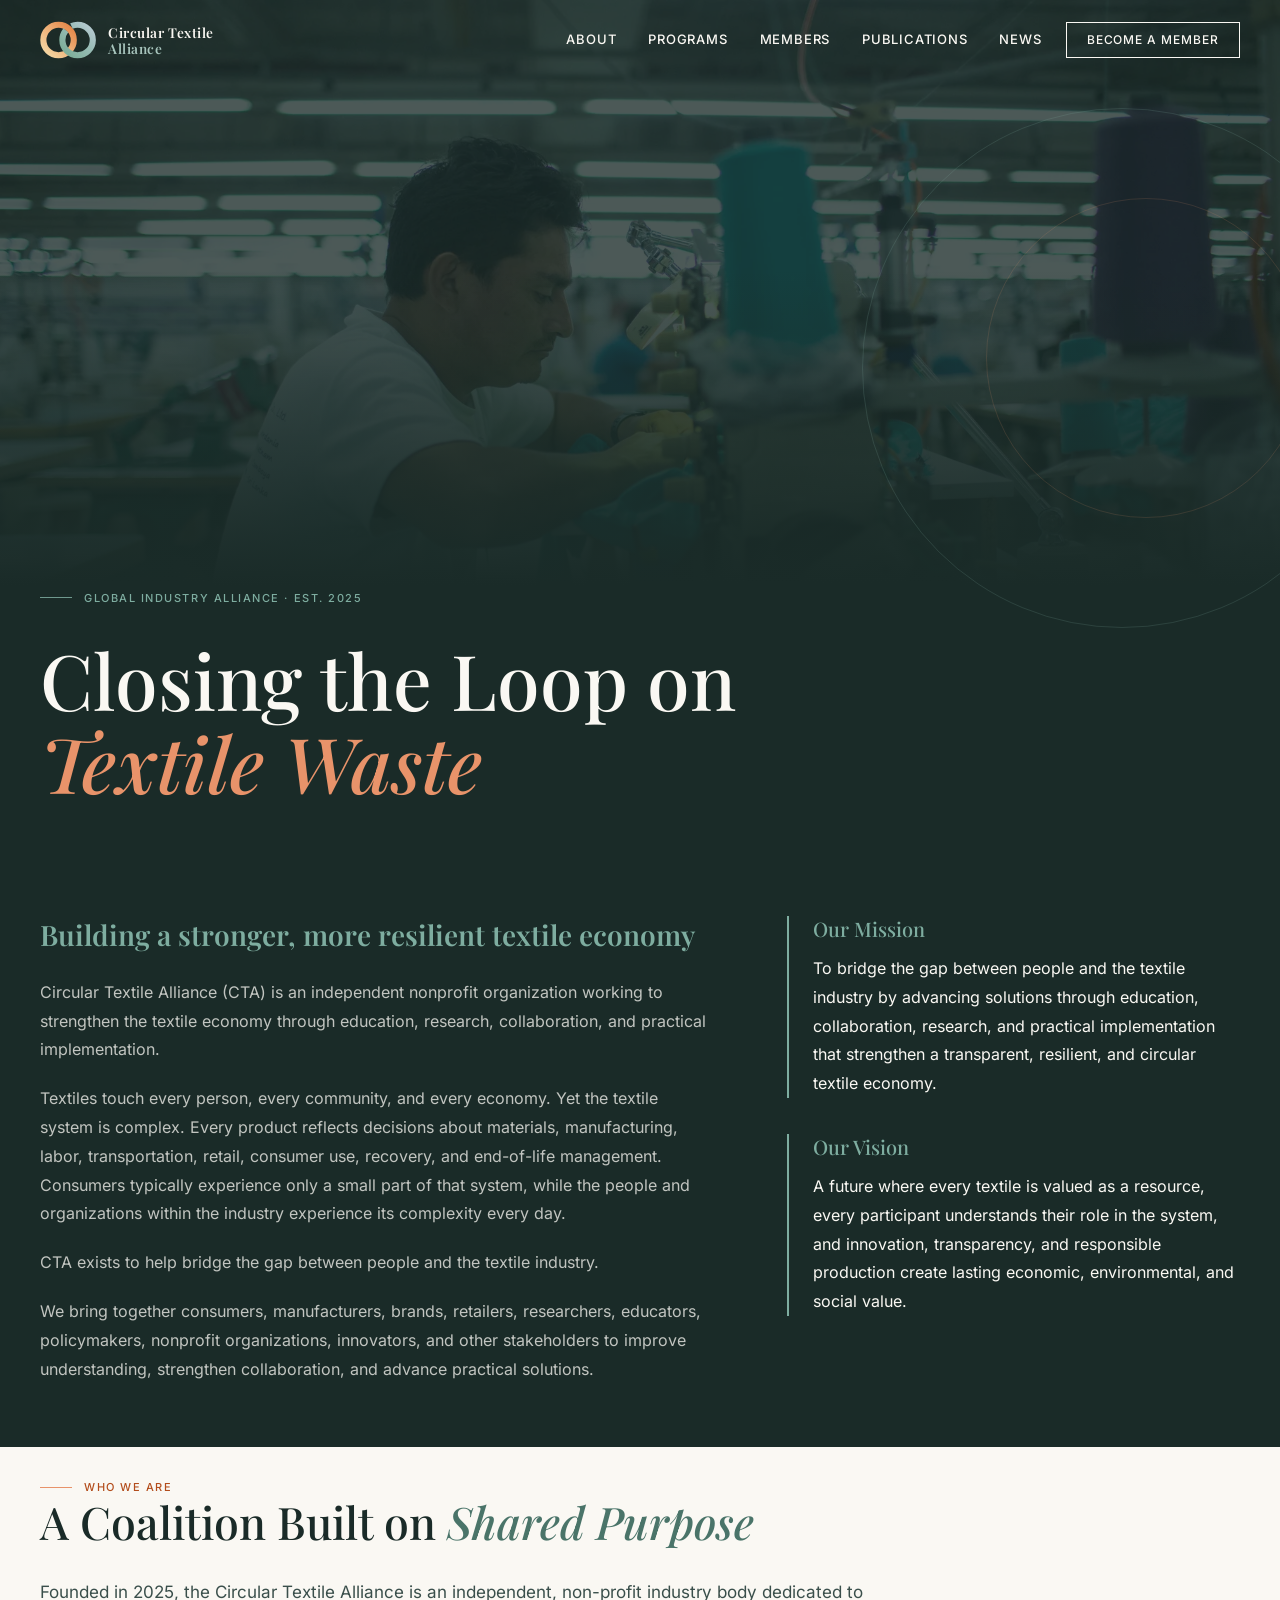
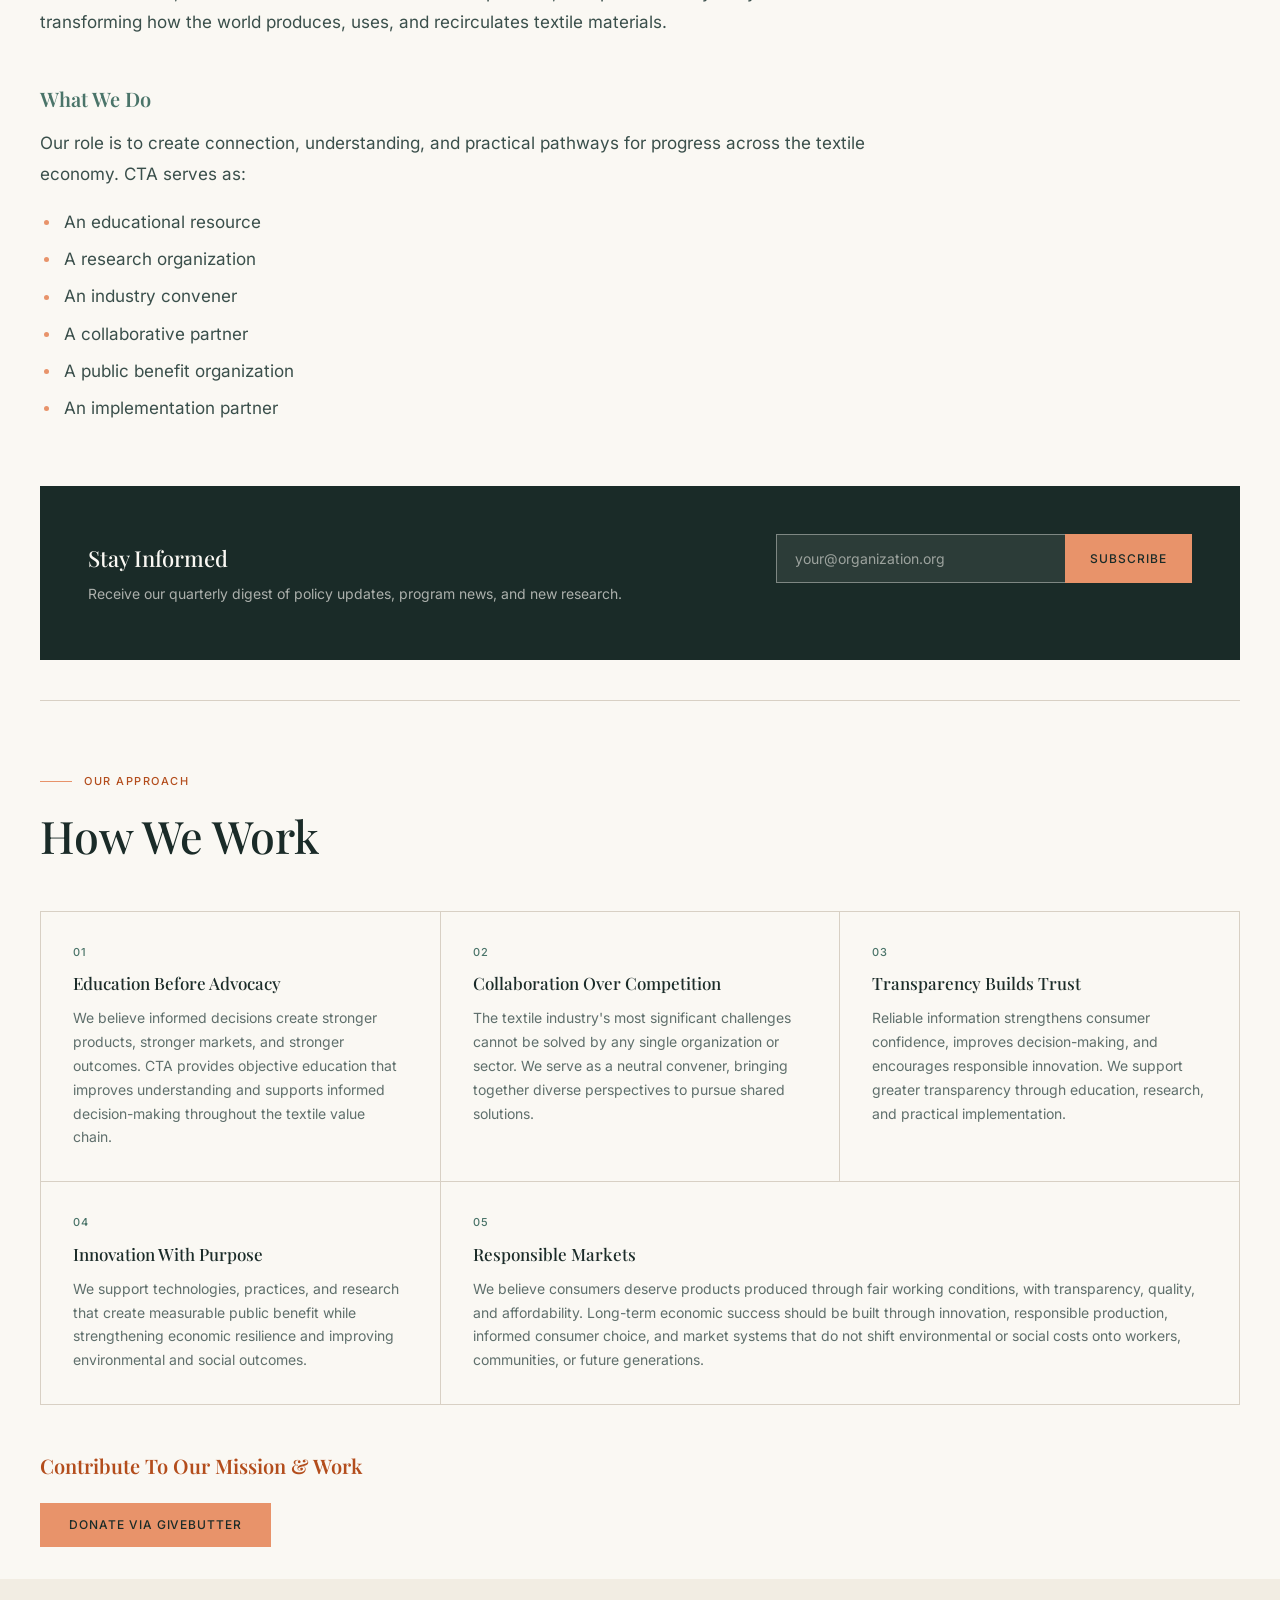
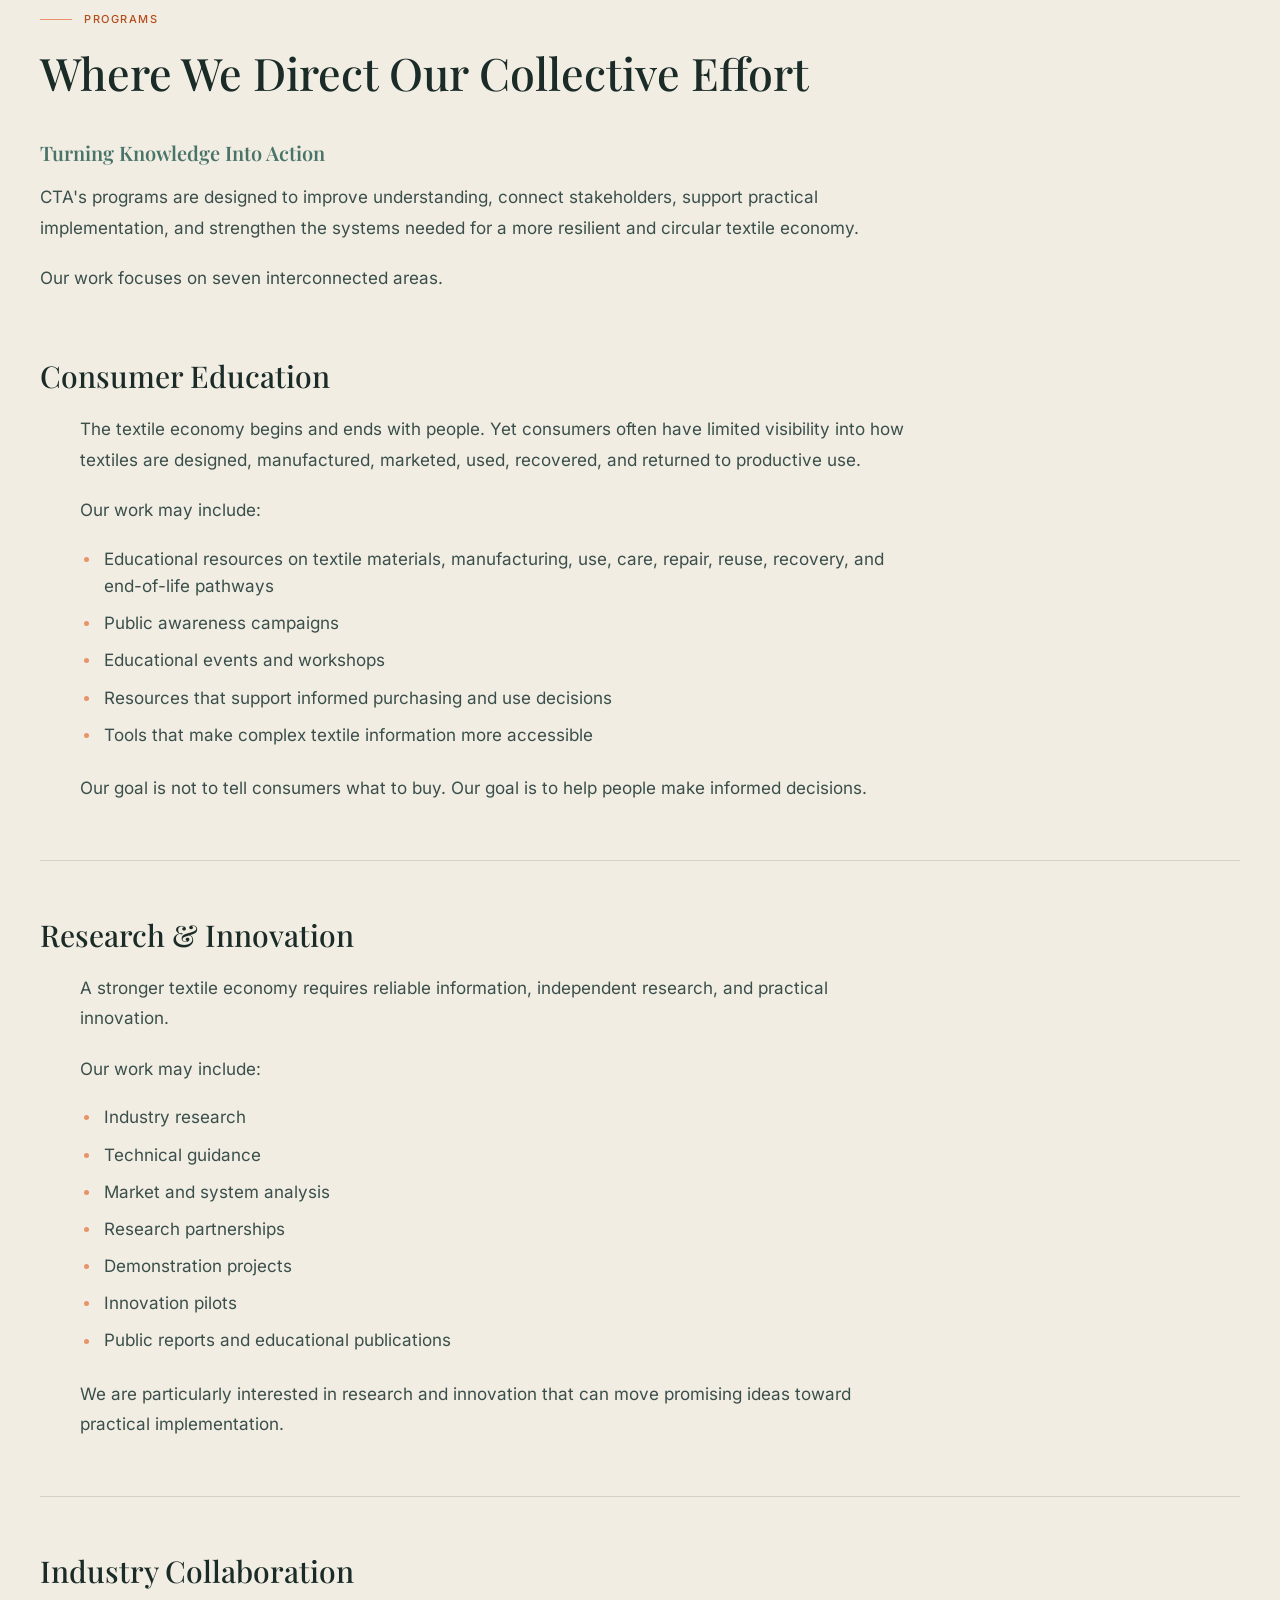
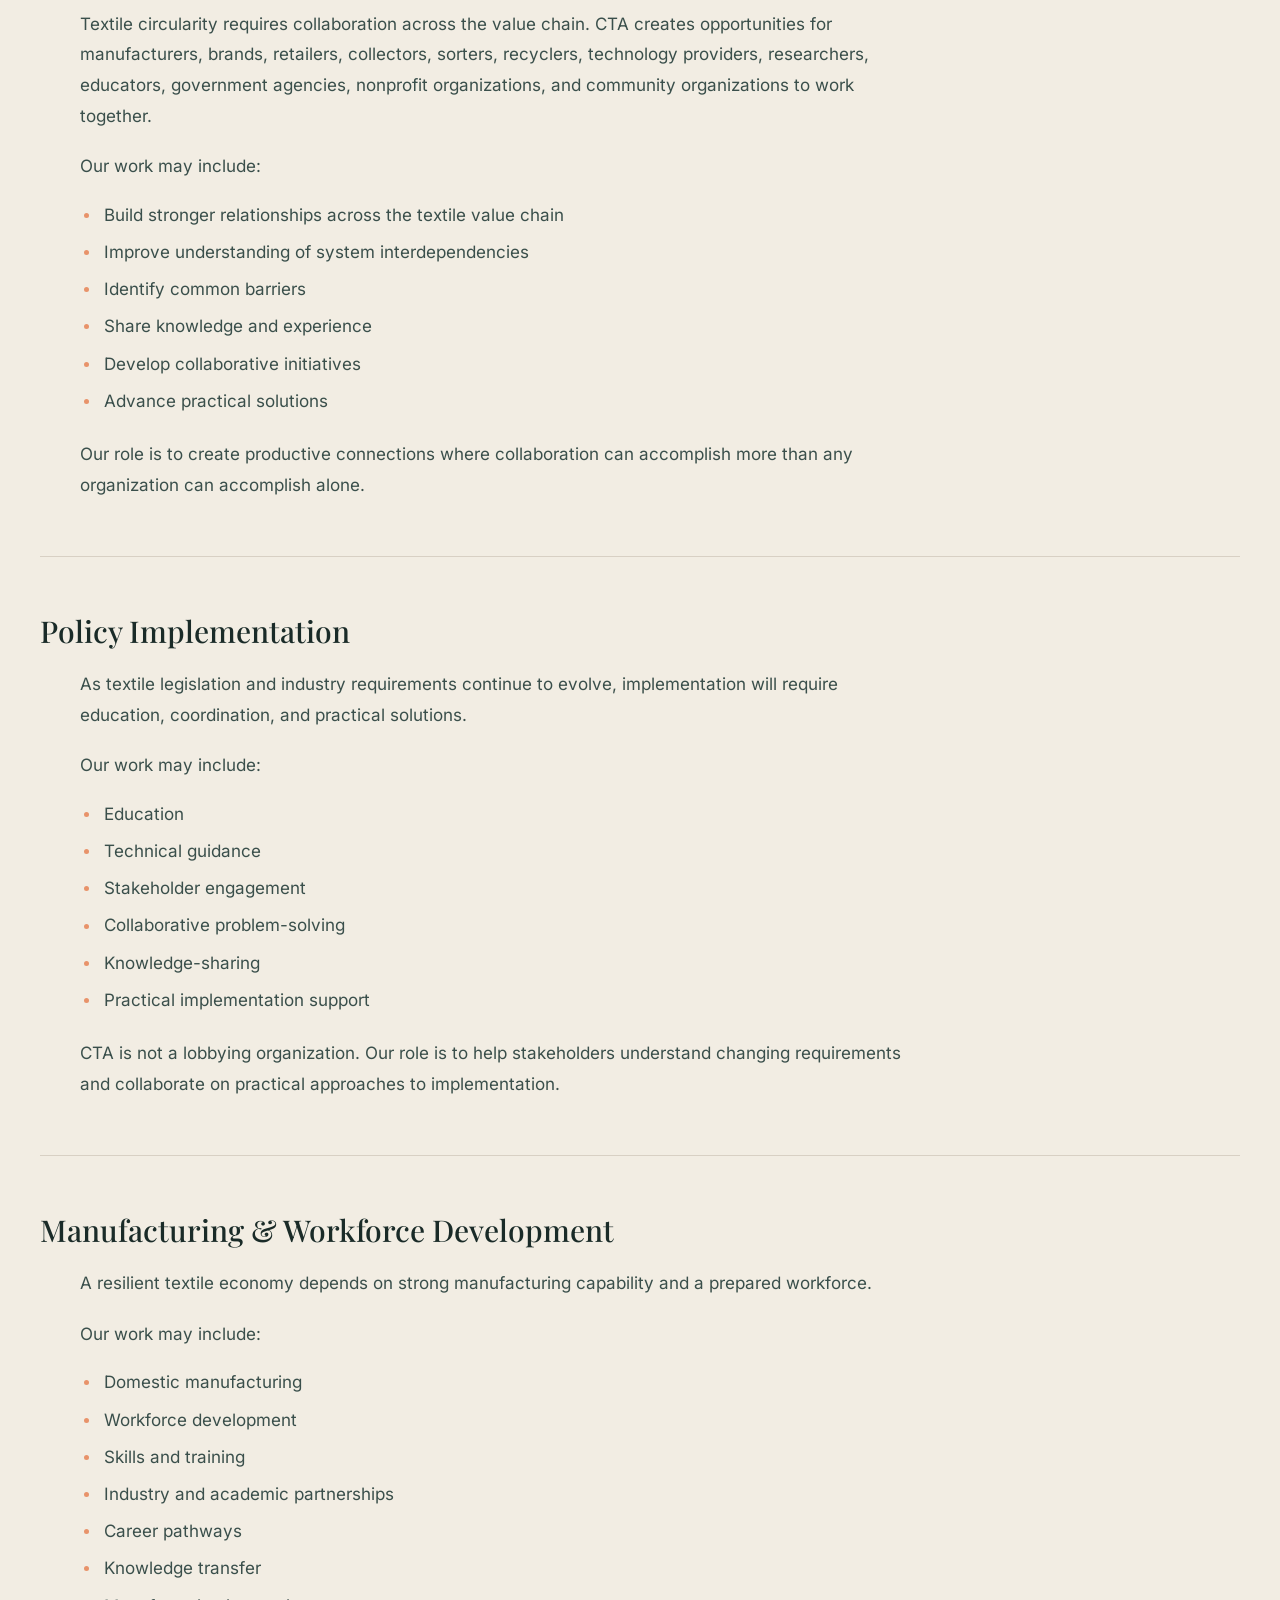
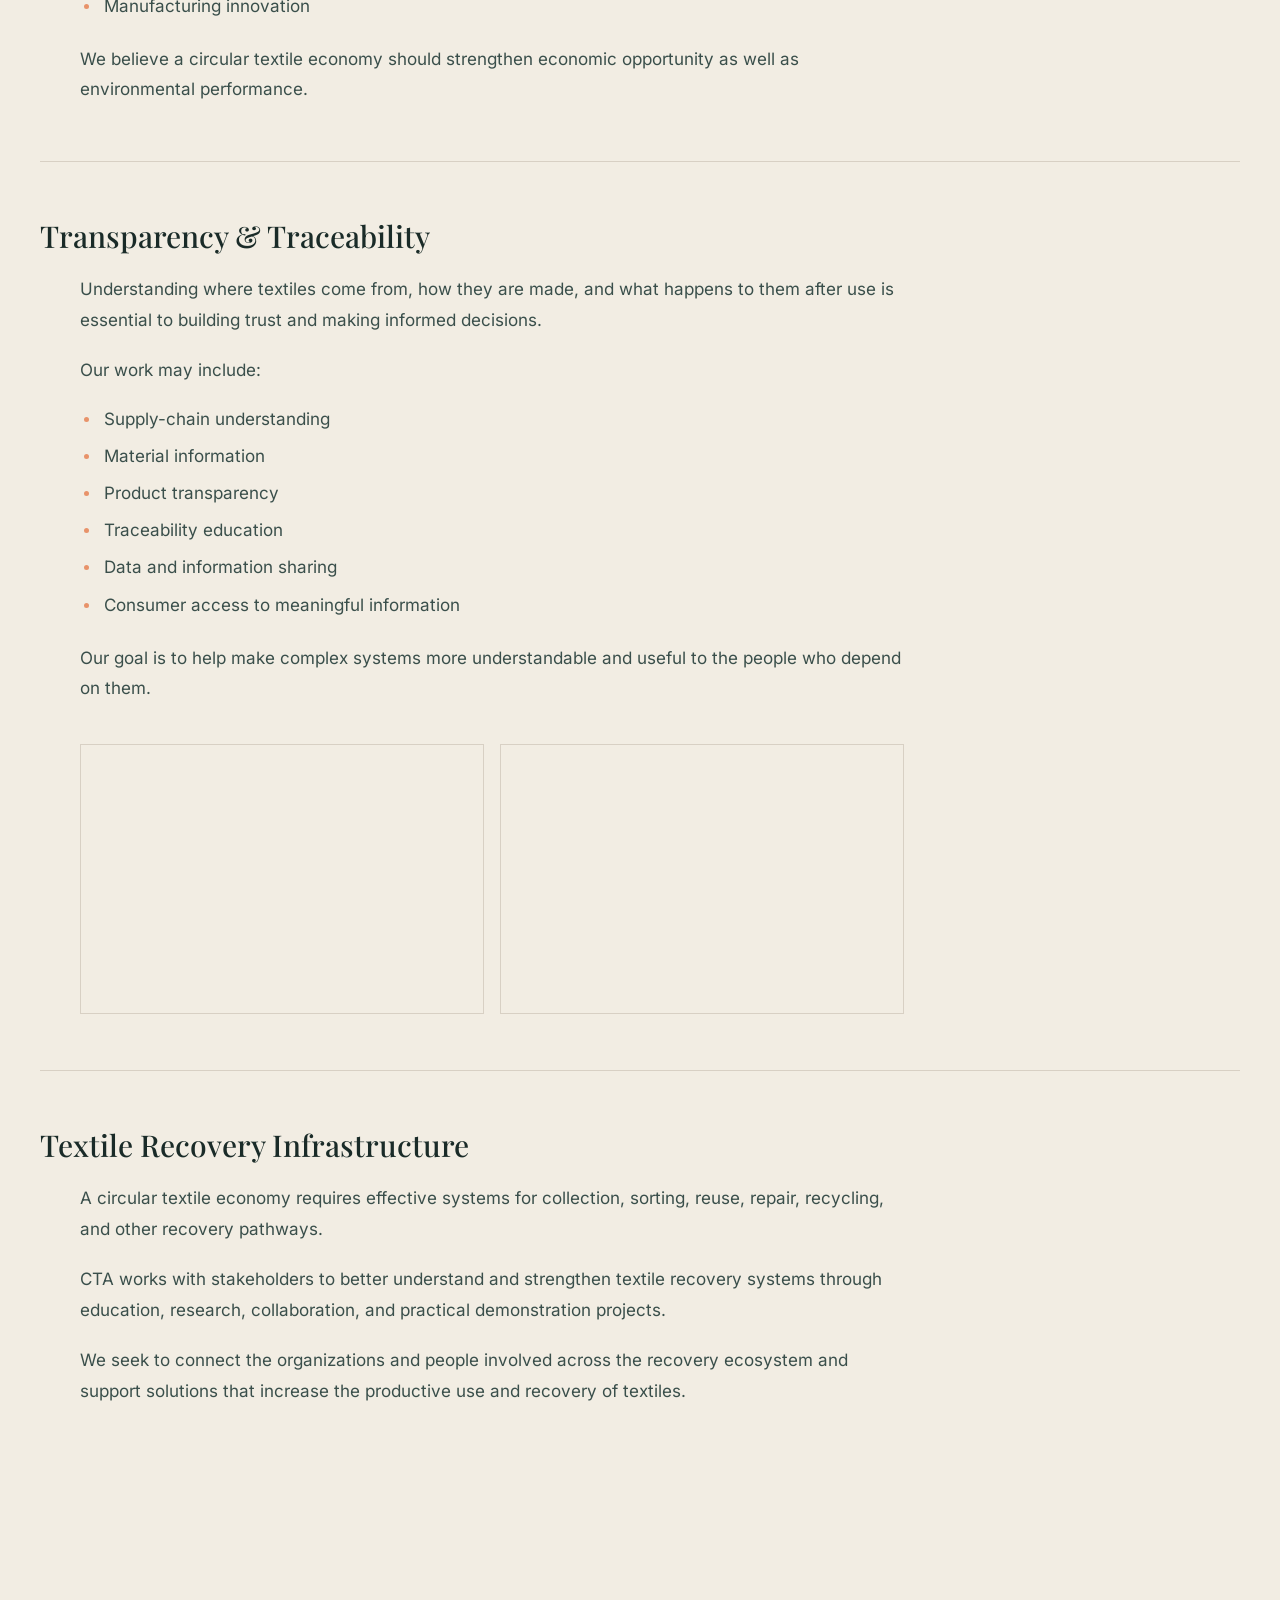
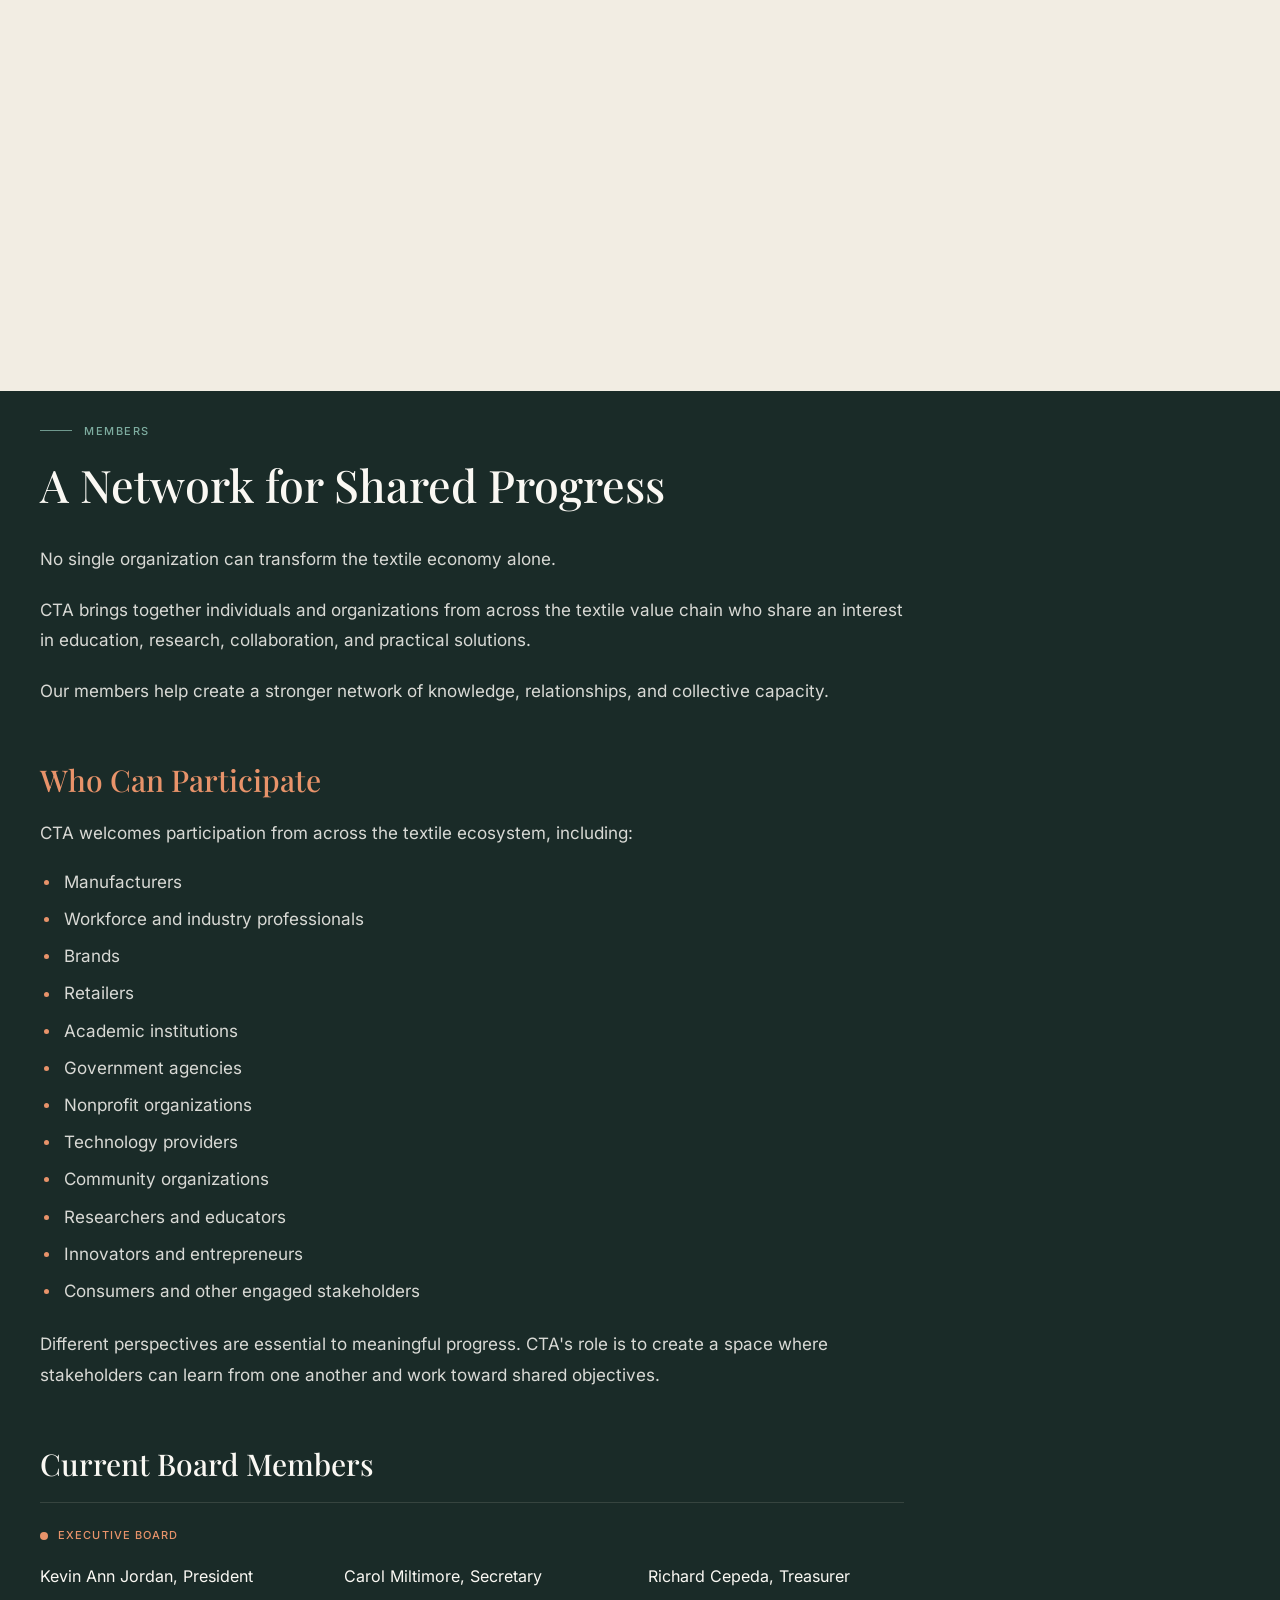
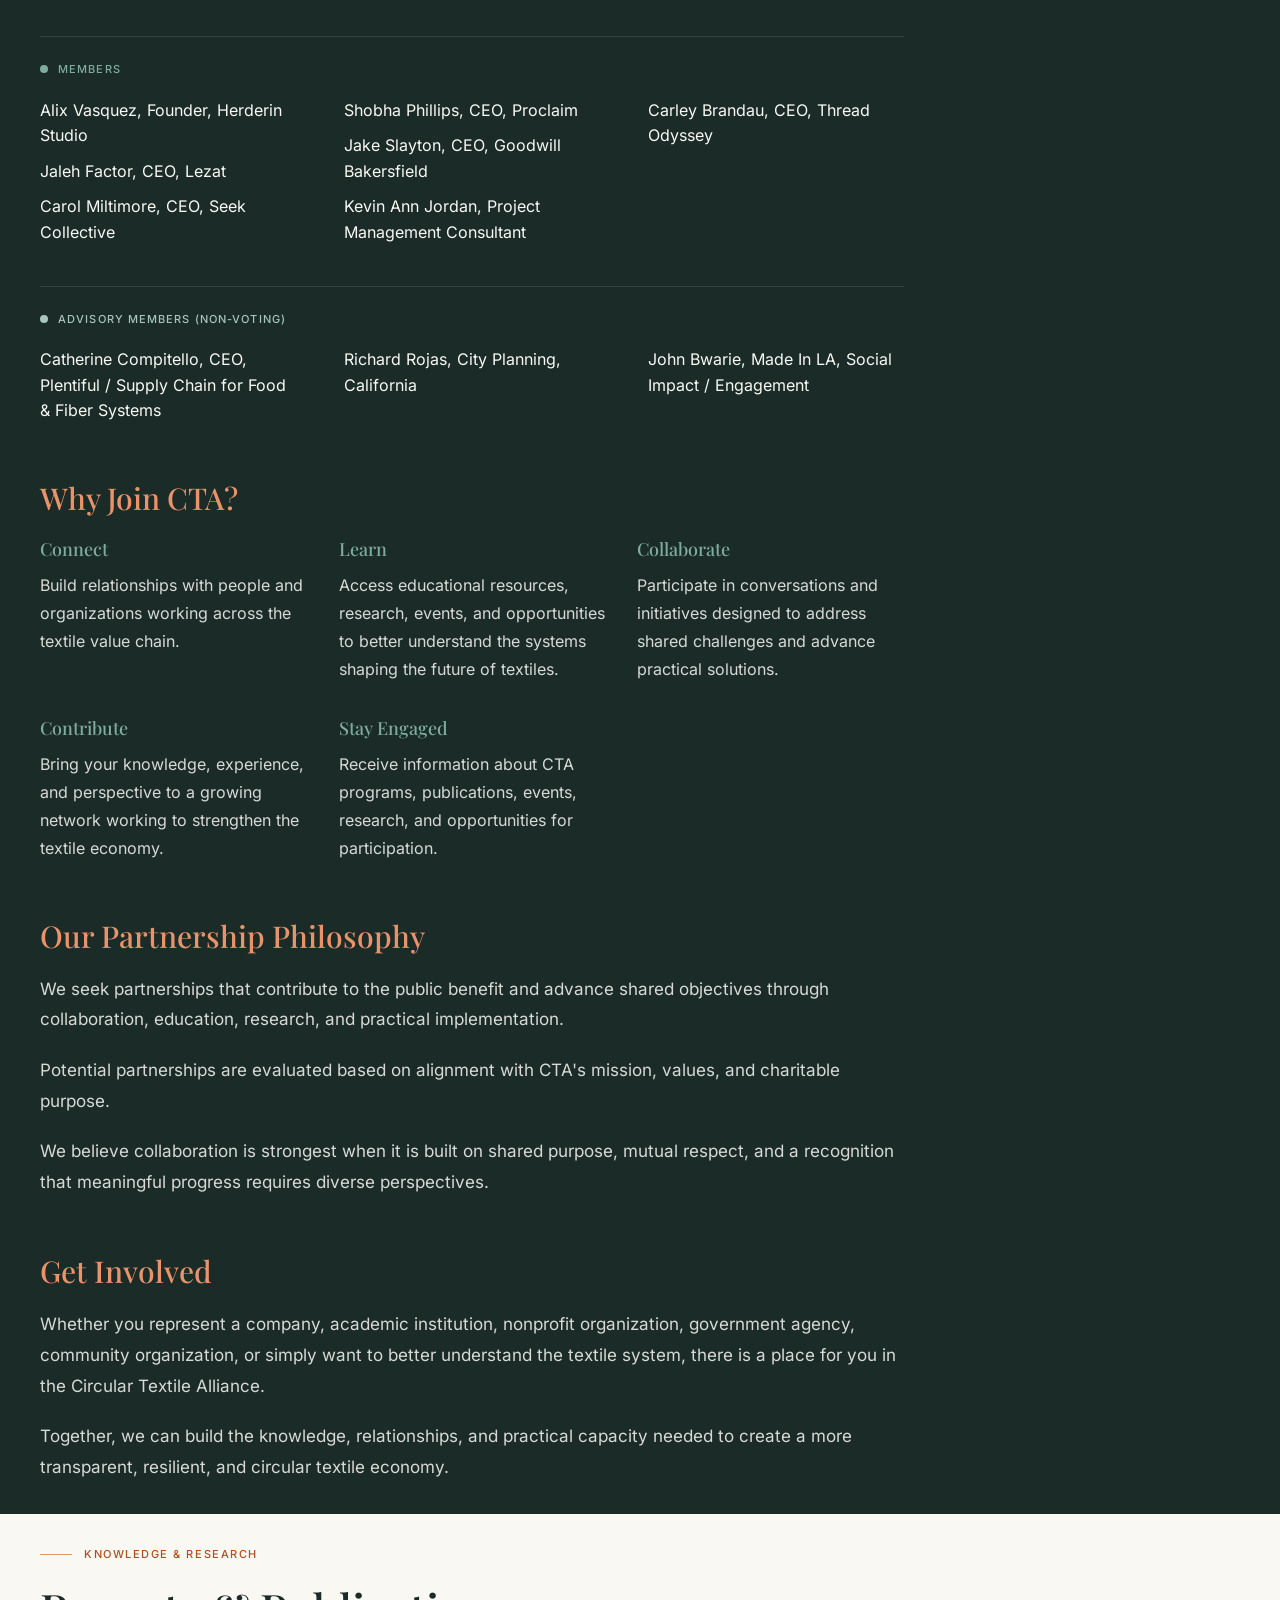
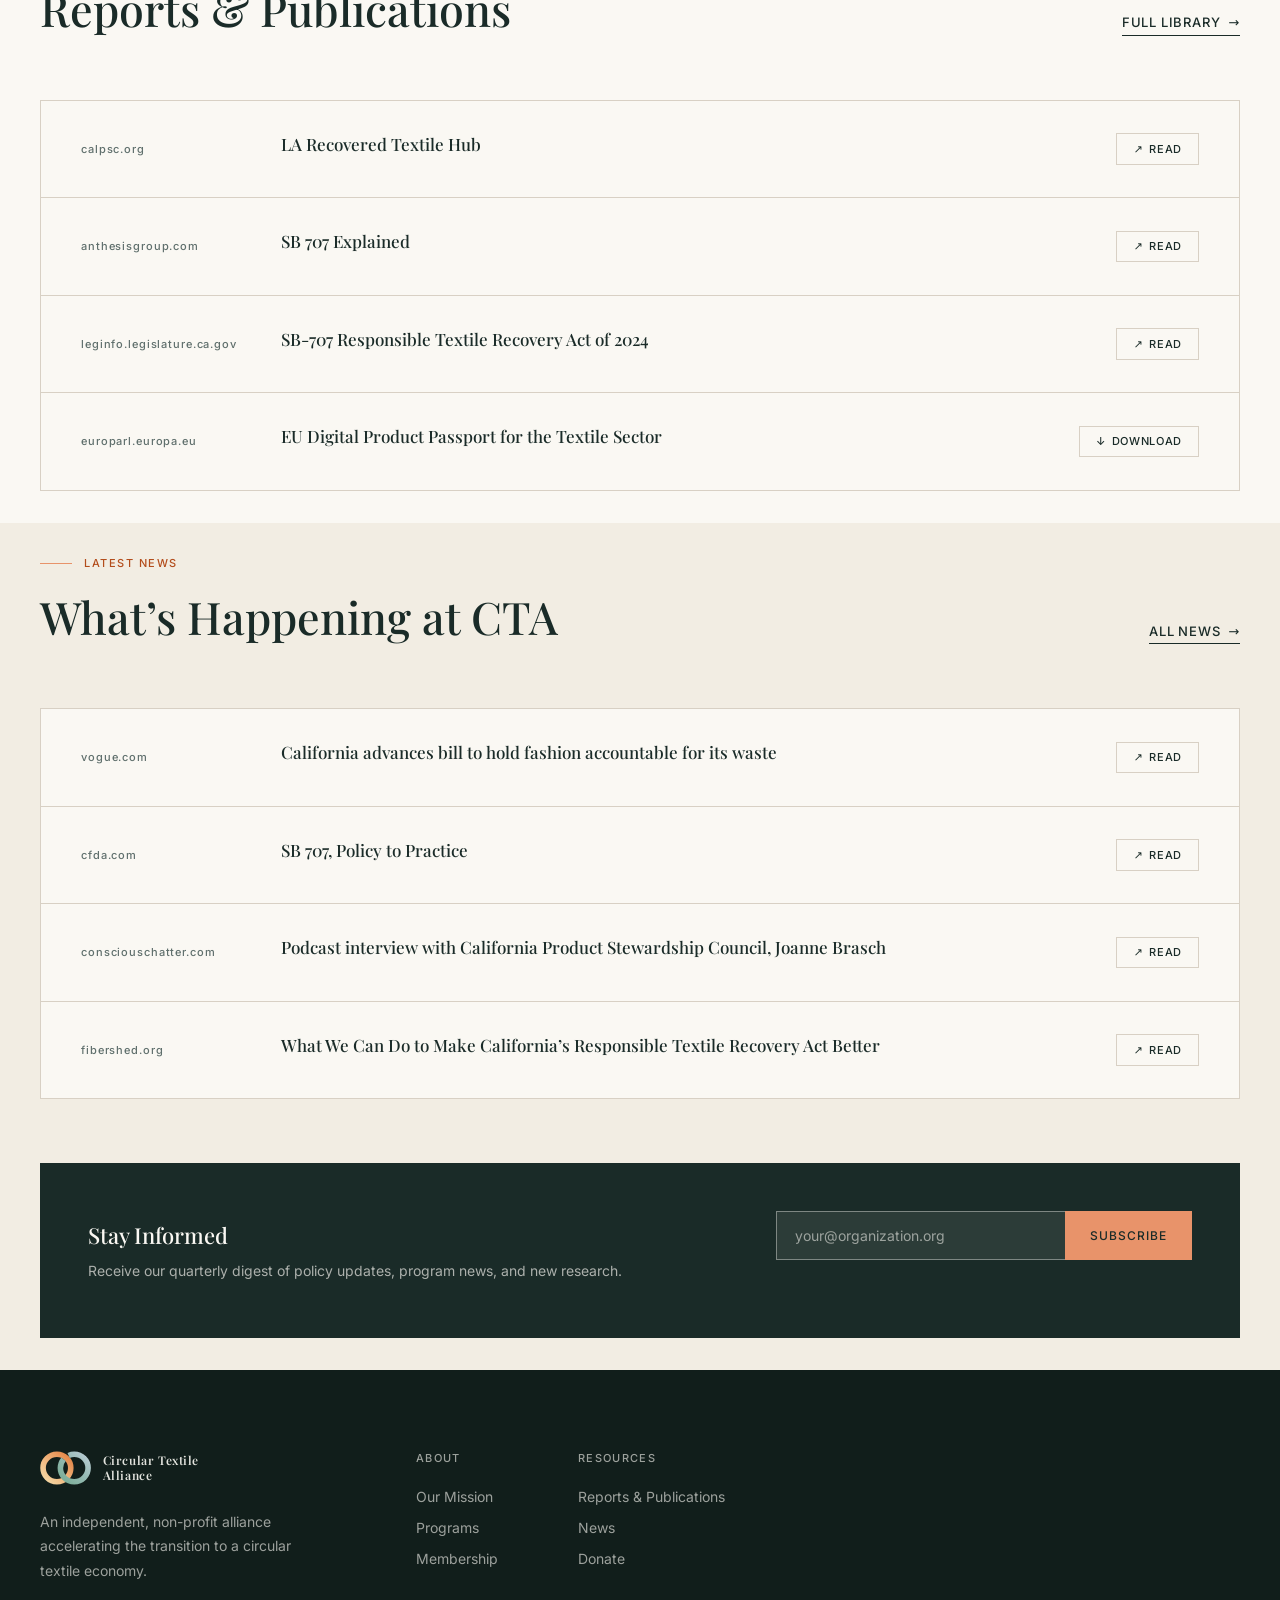
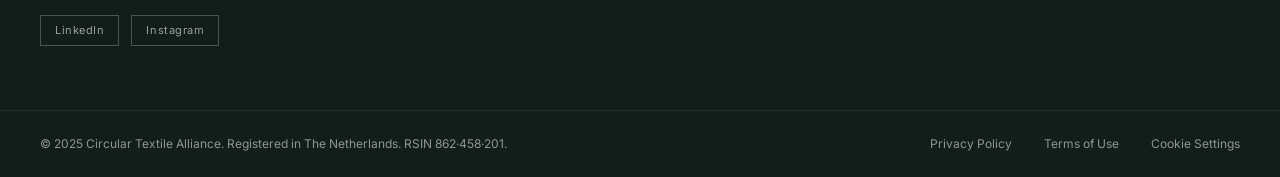
==== index.html @ 5c8c986a "Use your@organization.org as the newsletter placeholder Both newsletter fields read your@organizatio" ====
<!doctype html>
<html lang="en">
<head>
<meta charset="utf-8">
<meta name="viewport" content="width=device-width, initial-scale=1">

<title>Circular Textile Alliance — Closing the Loop on Textile Waste</title>
<meta name="description" content="Circular Textile Alliance (CTA) is an independent nonprofit working to strengthen the textile economy through education, research, collaboration, and practical implementation — bridging the gap between people and the textile industry.">
<link rel="canonical" href="https://cportka.github.io/circular-textile-alliance-org/">

<meta name="theme-color" content="#1a2b28">
<meta name="color-scheme" content="light">

<!-- Open Graph -->
<meta property="og:type" content="website">
<meta property="og:site_name" content="Circular Textile Alliance">
<meta property="og:title" content="Circular Textile Alliance — Closing the Loop on Textile Waste">
<meta property="og:description" content="An independent nonprofit bridging the gap between people and the textile industry through education, research, collaboration, and practical implementation.">
<meta property="og:url" content="https://cportka.github.io/circular-textile-alliance-org/">
<meta property="og:image" content="https://cportka.github.io/circular-textile-alliance-org/assets/img/og-cover.png">
<meta property="og:image:width" content="1200">
<meta property="og:image:height" content="630">
<meta property="og:image:alt" content="Circular Textile Alliance — closing the loop on textile waste">
<meta property="og:locale" content="en_GB">

<!-- Twitter / X -->
<meta name="twitter:card" content="summary_large_image">
<meta name="twitter:title" content="Circular Textile Alliance — Closing the Loop on Textile Waste">
<meta name="twitter:description" content="An independent nonprofit bridging the gap between people and the textile industry through education, research, collaboration, and practical implementation.">
<meta name="twitter:image" content="https://cportka.github.io/circular-textile-alliance-org/assets/img/og-cover.png">

<!-- Fully same-origin: no third-party host is contacted at all. The page also
     carries no inline <style>/style="" and no inline <script>, so no
     'unsafe-inline' is needed — keep it that way when editing.
     (frame-ancestors is deliberately absent: it is ignored in a meta CSP. Set it
     as a response header at the CDN/host if you need clickjacking protection.) -->
<meta http-equiv="Content-Security-Policy" content="default-src 'self'; img-src 'self' data:; style-src 'self'; script-src 'self'; font-src 'self'; form-action 'none'; base-uri 'self'; object-src 'none'">

<link rel="icon" href="assets/img/favicon.svg" type="image/svg+xml">
<link rel="apple-touch-icon" href="assets/img/apple-touch-icon.png">
<link rel="manifest" href="site.webmanifest">

<link rel="preload" href="assets/fonts/inter-normal-300-600-latin.woff2" as="font" type="font/woff2" crossorigin>
<link rel="preload" href="assets/fonts/playfair-display-normal-400-700-latin.woff2" as="font" type="font/woff2" crossorigin>
<link rel="stylesheet" href="assets/css/site.css">

<script type="application/ld+json">
{
  "@context": "https://schema.org",
  "@graph": [
    {
      "@type": ["Organization", "NGO"],
      "@id": "https://cportka.github.io/circular-textile-alliance-org/#organization",
      "name": "Circular Textile Alliance",
      "alternateName": "CTA",
      "url": "https://cportka.github.io/circular-textile-alliance-org/",
      "logo": "https://cportka.github.io/circular-textile-alliance-org/assets/img/logo.svg",
      "foundingDate": "2025",
      "nonprofitStatus": "NonprofitANBI",
      "description": "An independent nonprofit organization working to strengthen the textile economy through education, research, collaboration, and practical implementation.",
      "address": { "@type": "PostalAddress", "addressCountry": "NL" },
      "knowsAbout": [
        "Circular economy",
        "Consumer education",
        "Textile research and innovation",
        "Industry collaboration",
        "Textile policy implementation",
        "Textile manufacturing and workforce development",
        "Supply-chain transparency and traceability",
        "Textile recovery infrastructure"
      ]
    },
    {
      "@type": "WebSite",
      "@id": "https://cportka.github.io/circular-textile-alliance-org/#website",
      "url": "https://cportka.github.io/circular-textile-alliance-org/",
      "name": "Circular Textile Alliance",
      "inLanguage": "en",
      "publisher": { "@id": "https://cportka.github.io/circular-textile-alliance-org/#organization" }
    }
  ]
}
</script>
</head>

<body>
<a class="skip-link" href="#main">Skip to content</a>
<span id="ph-note" class="visually-hidden">This destination is not yet published.</span>

<!-- ====================================================================== -->
<!-- Header                                                                 -->
<!-- ====================================================================== -->
<header class="site-header" id="site-header">
  <div class="wrap">
    <div class="site-header__bar">
      <a class="brand" href="#top" aria-label="Circular Textile Alliance — back to top">
        <img class="brand__mark" src="assets/img/logo.svg" alt="" width="56" height="40">
        <span class="brand__name">
          <span>Circular Textile</span>
          <span class="is-alliance">Alliance</span>
        </span>
      </a>

      <nav class="nav" aria-label="Primary">
        <a class="nav__link" href="#about">About</a>
        <a class="nav__link" href="#programs">Programs</a>
        <a class="nav__link" href="#members">Members</a>
        <a class="nav__link" href="#publications">Publications</a>
        <a class="nav__link" href="#news">News</a>
      </nav>

      <a class="btn btn--outline-ink" href="#members">Become a Member</a>

      <button class="nav-toggle" type="button" id="nav-toggle"
              aria-expanded="false" aria-controls="nav-mobile" aria-label="Menu">
        <span class="nav-toggle__bar"></span>
        <span class="nav-toggle__bar"></span>
        <span class="nav-toggle__bar"></span>
      </button>
    </div>
  </div>

  <div class="nav-mobile" id="nav-mobile" hidden>
    <nav aria-label="Primary, mobile">
      <a href="#about">About</a>
      <a href="#programs">Programs</a>
      <a href="#members">Members</a>
      <a href="#publications">Publications</a>
      <a href="#news">News</a>
    </nav>
    <a class="btn btn--outline-ink" href="#members">Become a Member</a>
  </div>
</header>

<main id="main">

<!-- ====================================================================== -->
<!-- Hero                                                                   -->
<!-- ====================================================================== -->
<section class="hero on-dark" id="top">
  <!-- The photograph is confined to this first screen. The statement below it
       sits on flat ink, so its copy never lands on a bright patch of the
       image — the contrast suite measures those pairs against --ink. -->
  <div class="hero__stage">
    <div class="hero__media" role="presentation"></div>
    <div class="hero__scrim" role="presentation"></div>
    <div class="hero__ring hero__ring--lg" role="presentation"></div>
    <div class="hero__ring hero__ring--sm" role="presentation"></div>

    <div class="wrap hero__inner">
      <p class="eyebrow eyebrow--sage">Global Industry Alliance · Est.&nbsp;2025</p>
      <h1 class="h-display">
        Closing the Loop on<br>
        <span class="accent">Textile&nbsp;Waste</span>
      </h1>
    </div>
  </div>

  <div class="hero__statement">
    <div class="wrap hero__statement-inner">

      <div class="hero__intro">
        <h2 class="hero__subhead">
          Building a stronger, more resilient textile economy
        </h2>

        <p class="hero__body">
          Circular Textile Alliance (CTA) is an independent nonprofit
          organization working to strengthen the textile economy through
          education, research, collaboration, and practical implementation.
        </p>
        <p class="hero__body">
          Textiles touch every person, every community, and every economy. Yet
          the textile system is complex. Every product reflects decisions about
          materials, manufacturing, labor, transportation, retail, consumer use,
          recovery, and end-of-life management. Consumers typically experience
          only a small part of that system, while the people and organizations
          within the industry experience its complexity every day.
        </p>
        <p class="hero__body">
          CTA exists to help bridge the gap between people and the textile
          industry.
        </p>
        <p class="hero__body">
          We bring together consumers, manufacturers, brands, retailers,
          researchers, educators, policymakers, nonprofit organizations,
          innovators, and other stakeholders to improve understanding,
          strengthen collaboration, and advance practical solutions.
        </p>
      </div>

      <div class="hero__pillars">
        <div class="pillar" id="mission">
          <h3 class="pillar__title">Our Mission</h3>
          <p class="pillar__body">
            To bridge the gap between people and the textile industry by
            advancing solutions through education, collaboration, research, and
            practical implementation that strengthen a transparent, resilient,
            and circular textile economy.
          </p>
        </div>
        <div class="pillar">
          <h3 class="pillar__title">Our Vision</h3>
          <p class="pillar__body">
            A future where every textile is valued as a resource, every
            participant understands their role in the system, and innovation,
            transparency, and responsible production create lasting economic,
            environmental, and social value.
          </p>
        </div>
      </div>
    </div>
  </div>
</section>

<!-- ====================================================================== -->
<!-- About                                                                  -->
<!-- ====================================================================== -->
<!-- ====================================================================== -->
<!-- Who we are                                                             -->
<!-- ====================================================================== -->
<section class="section section--cream" id="about" aria-labelledby="about-title">
  <div class="wrap">
    <p class="eyebrow eyebrow--peach">Who We Are</p>
    <h2 class="h-section" id="about-title">
      A Coalition Built on <em class="accent">Shared Purpose</em>
    </h2>

    <p class="about__lede">
      Founded in 2025, the Circular Textile Alliance is an independent,
      non-profit industry body dedicated to transforming how the world produces,
      uses, and recirculates textile materials.
    </p>

    <div class="about__block">
      <h3 class="about__subhead">What We Do</h3>
      <p class="about__body">
        Our role is to create connection, understanding, and practical pathways
        for progress across the textile economy. CTA serves as:
      </p>
      <ul class="about__list">
        <li>An educational resource</li>
        <li>A research organization</li>
        <li>An industry convener</li>
        <li>A collaborative partner</li>
        <li>A public benefit organization</li>
        <li>An implementation partner</li>
      </ul>
    </div>

    <div class="newsletter on-dark">
      <div>
        <h3 class="newsletter__title">Stay Informed</h3>
        <p class="newsletter__note">
          Receive our quarterly digest of policy updates, program news, and new
          research.
        </p>
      </div>
      <form class="newsletter__form" id="newsletter-form-about" novalidate>
        <label class="visually-hidden" for="newsletter-email-about">Your email address</label>
        <div class="newsletter__field">
          <input class="newsletter__input" id="newsletter-email-about" name="email" type="email"
                 autocomplete="email" placeholder="your@organization.org" required>
          <button class="btn btn--primary newsletter__submit" type="submit">Subscribe</button>
        </div>
        <p class="newsletter__status" id="newsletter-status-about" role="status"></p>
      </form>
    </div>

    <hr class="rule">
  </div>
</section>

<section class="section section--cream" id="approach" aria-labelledby="approach-title">
  <div class="wrap">
    <p class="eyebrow eyebrow--peach">Our Approach</p>
    <h2 class="h-section about__title" id="approach-title">How We Work</h2>

    <div class="principles">
      <div class="principle">
        <p class="principle__number">01</p>
        <h3 class="principle__title">Education Before Advocacy</h3>
        <p class="principle__body">
          We believe informed decisions create stronger products, stronger
          markets, and stronger outcomes. CTA provides objective education
          that improves understanding and supports informed
          decision-making throughout the textile value chain.
        </p>
      </div>
      <div class="principle">
        <p class="principle__number">02</p>
        <h3 class="principle__title">Collaboration Over Competition</h3>
        <p class="principle__body">
          The textile industry's most significant challenges cannot be
          solved by any single organization or sector. We serve as a
          neutral convener, bringing together diverse perspectives to
          pursue shared solutions.
        </p>
      </div>
      <div class="principle">
        <p class="principle__number">03</p>
        <h3 class="principle__title">Transparency Builds Trust</h3>
        <p class="principle__body">
          Reliable information strengthens consumer confidence, improves
          decision-making, and encourages responsible innovation. We
          support greater transparency through education, research, and
          practical implementation.
        </p>
      </div>
      <div class="principle">
        <p class="principle__number">04</p>
        <h3 class="principle__title">Innovation With Purpose</h3>
        <p class="principle__body">
          We support technologies, practices, and research that create
          measurable public benefit while strengthening economic
          resilience and improving environmental and social outcomes.
        </p>
      </div>
      <div class="principle">
        <p class="principle__number">05</p>
        <h3 class="principle__title">Responsible Markets</h3>
        <p class="principle__body">
          We believe consumers deserve products produced through fair
          working conditions, with transparency, quality, and
          affordability. Long-term economic success should be built
          through innovation, responsible production, informed consumer
          choice, and market systems that do not shift environmental or
          social costs onto workers, communities, or future generations.
        </p>
      </div>
    </div>

    <div class="about__block" id="contribute">
      <h3 class="about__subhead about__subhead--peach">Contribute To Our Mission &amp; Work</h3>
      <!-- Copy pending. The Givebutter destination is not wired up either, so the
           control renders inert like the other placeholders: swap this <button>
           for <a class="btn btn--primary" href="https://givebutter.com/…"> and
           drop the aria-describedby once the campaign page exists. -->
      <button class="btn btn--primary ph" type="button" disabled
              aria-describedby="ph-note" title="Coming soon">
        Donate via Givebutter
      </button>
    </div>
  </div>
</section>

<!-- ====================================================================== -->
<!-- Programs                                                             -->
<!-- ====================================================================== -->
<section class="section section--cream-dark" id="programs" aria-labelledby="programs-title">
  <div class="wrap">
    <p class="eyebrow eyebrow--peach">Programs</p>
    <h2 class="h-section programs__title" id="programs-title">
      Where We Direct Our Collective Effort
    </h2>

    <div class="prog__intro">
      <h3 class="about__subhead">Turning Knowledge Into Action</h3>
      <p class="prog__body">
        CTA's programs are designed to improve understanding, connect
        stakeholders, support practical implementation, and strengthen the
        systems needed for a more resilient and circular textile economy.
      </p>
      <p class="prog__body">
        Our work focuses on seven interconnected areas.
      </p>
    </div>

    <div class="progs">
      <article class="prog">
        <h3 class="prog__title">Consumer Education</h3>
        <div class="prog__content">
          <p class="prog__body">
            The textile economy begins and ends with people. Yet consumers
            often have limited visibility into how textiles are designed,
            manufactured, marketed, used, recovered, and returned to
            productive use.
          </p>
          <p class="prog__body prog__cue">Our work may include:</p>
          <ul class="about__list">
            <li>
              Educational resources on textile materials, manufacturing,
              use, care, repair, reuse, recovery, and end-of-life pathways
            </li>
            <li>Public awareness campaigns</li>
            <li>Educational events and workshops</li>
            <li>
              Resources that support informed purchasing and use decisions
            </li>
            <li>
              Tools that make complex textile information more accessible
            </li>
          </ul>
          <p class="prog__body">
            Our goal is not to tell consumers what to buy. Our goal is to
            help people make informed decisions.
          </p>
        </div>
      </article>
      <article class="prog">
        <h3 class="prog__title">Research &amp; Innovation</h3>
        <div class="prog__content">
          <p class="prog__body">
            A stronger textile economy requires reliable information,
            independent research, and practical innovation.
          </p>
          <p class="prog__body prog__cue">Our work may include:</p>
          <ul class="about__list">
            <li>Industry research</li>
            <li>Technical guidance</li>
            <li>Market and system analysis</li>
            <li>Research partnerships</li>
            <li>Demonstration projects</li>
            <li>Innovation pilots</li>
            <li>Public reports and educational publications</li>
          </ul>
          <p class="prog__body">
            We are particularly interested in research and innovation that
            can move promising ideas toward practical implementation.
          </p>
        </div>
      </article>
      <article class="prog">
        <h3 class="prog__title">Industry Collaboration</h3>
        <div class="prog__content">
          <p class="prog__body">
            Textile circularity requires collaboration across the value
            chain. CTA creates opportunities for manufacturers, brands,
            retailers, collectors, sorters, recyclers, technology providers,
            researchers, educators, government agencies, nonprofit
            organizations, and community organizations to work together.
          </p>
          <p class="prog__body prog__cue">Our work may include:</p>
          <ul class="about__list">
            <li>
              Build stronger relationships across the textile value chain
            </li>
            <li>Improve understanding of system interdependencies</li>
            <li>Identify common barriers</li>
            <li>Share knowledge and experience</li>
            <li>Develop collaborative initiatives</li>
            <li>Advance practical solutions</li>
          </ul>
          <p class="prog__body">
            Our role is to create productive connections where collaboration
            can accomplish more than any organization can accomplish alone.
          </p>
        </div>
      </article>
      <article class="prog">
        <h3 class="prog__title">Policy Implementation</h3>
        <div class="prog__content">
          <p class="prog__body">
            As textile legislation and industry requirements continue to
            evolve, implementation will require education, coordination, and
            practical solutions.
          </p>
          <p class="prog__body prog__cue">Our work may include:</p>
          <ul class="about__list">
            <li>Education</li>
            <li>Technical guidance</li>
            <li>Stakeholder engagement</li>
            <li>Collaborative problem-solving</li>
            <li>Knowledge-sharing</li>
            <li>Practical implementation support</li>
          </ul>
          <p class="prog__body">
            CTA is not a lobbying organization. Our role is to help
            stakeholders understand changing requirements and collaborate on
            practical approaches to implementation.
          </p>
        </div>
      </article>
      <article class="prog">
        <h3 class="prog__title">Manufacturing &amp; Workforce Development</h3>
        <div class="prog__content">
          <p class="prog__body">
            A resilient textile economy depends on strong manufacturing
            capability and a prepared workforce.
          </p>
          <p class="prog__body prog__cue">Our work may include:</p>
          <ul class="about__list">
            <li>Domestic manufacturing</li>
            <li>Workforce development</li>
            <li>Skills and training</li>
            <li>Industry and academic partnerships</li>
            <li>Career pathways</li>
            <li>Knowledge transfer</li>
            <li>Manufacturing innovation</li>
          </ul>
          <p class="prog__body">
            We believe a circular textile economy should strengthen economic
            opportunity as well as environmental performance.
          </p>
        </div>
      </article>
      <article class="prog">
        <h3 class="prog__title">Transparency &amp; Traceability</h3>
        <div class="prog__content">
          <p class="prog__body">
            Understanding where textiles come from, how they are made, and
            what happens to them after use is essential to building trust
            and making informed decisions.
          </p>
          <p class="prog__body prog__cue">Our work may include:</p>
          <ul class="about__list">
            <li>Supply-chain understanding</li>
            <li>Material information</li>
            <li>Product transparency</li>
            <li>Traceability education</li>
            <li>Data and information sharing</li>
            <li>Consumer access to meaningful information</li>
          </ul>
          <p class="prog__body">
            Our goal is to help make complex systems more understandable and
            useful to the people who depend on them.
          </p>
        <div class="prog__figures">
          <figure class="prog__figure">
            <img width="1920" height="1280" loading="lazy" decoding="async"
                 src="assets/img/photos/1711_MEX_VKN_GARMENT_076.webp"
                 alt="Stacks of cut red and white fabric pieces on a cutting-room table, with a worker bundling more at a bench behind.">
          </figure>
          <figure class="prog__figure">
            <img width="1920" height="1280" loading="lazy" decoding="async"
                 src="assets/img/photos/1711_MEX_HONGHO_GARMENT_25.webp"
                 alt="A machinist's hands guiding textured white fabric and a cream binding tape under the presser foot of an industrial sewing machine.">
          </figure>
        </div>
        </div>
      </article>
      <article class="prog">
        <h3 class="prog__title">Textile Recovery Infrastructure</h3>
        <div class="prog__content">
          <p class="prog__body">
            A circular textile economy requires effective systems for
            collection, sorting, reuse, repair, recycling, and other
            recovery pathways.
          </p>
          <p class="prog__body">
            CTA works with stakeholders to better understand and strengthen
            textile recovery systems through education, research,
            collaboration, and practical demonstration projects.
          </p>
          <p class="prog__body">
            We seek to connect the organizations and people involved across
            the recovery ecosystem and support solutions that increase the
            productive use and recovery of textiles.
          </p>
        <figure class="prog__diagram">
          <img width="1600" height="1280" loading="lazy" decoding="async"
               src="assets/img/textile-recovery-infrastructure.webp"
               alt="Hand-drawn diagram of the textile lifecycle. A linear path runs from virgin materials through design, materials manufacture, product production, sale and use to &quot;all done&quot;. From there a recovery loop returns textiles to productive use: recover leads to swap or to recycle, and recycling feeds back into design. Disposal branches to compost or to landfill.">
        </figure>
        </div>
      </article>
    </div>
  </div>
</section>

<!-- ====================================================================== -->
<!-- Members                                                                -->
<!-- ====================================================================== -->
<section class="section section--ink on-dark" id="members" aria-labelledby="members-title">
  <div class="wrap">
    <p class="eyebrow eyebrow--sage">Members</p>
    <h2 class="h-section mem__lead" id="members-title">
      A Network for Shared Progress
    </h2>

    <div class="mem__intro">
      <p class="mem__body">
        No single organization can transform the textile economy alone.
      </p>
      <p class="mem__body">
        CTA brings together individuals and organizations from across the
        textile value chain who share an interest in education, research,
        collaboration, and practical solutions.
      </p>
      <p class="mem__body">
        Our members help create a stronger network of knowledge,
        relationships, and collective capacity.
      </p>
    </div>

    <div class="mem__block">
      <h3 class="mem__head">Who Can Participate</h3>
      <p class="mem__body">
        CTA welcomes participation from across the textile ecosystem,
        including:
      </p>
      <ul class="about__list mem__who">
        <li>Manufacturers</li>
        <li>Workforce and industry professionals</li>
        <li>Brands</li>
        <li>Retailers</li>
        <li>Academic institutions</li>
        <li>Government agencies</li>
        <li>Nonprofit organizations</li>
        <li>Technology providers</li>
        <li>Community organizations</li>
        <li>Researchers and educators</li>
        <li>Innovators and entrepreneurs</li>
        <li>Consumers and other engaged stakeholders</li>
      </ul>
      <p class="mem__body mem__body--after-list">
        Different perspectives are essential to meaningful progress. CTA's
        role is to create a space where stakeholders can learn from one
        another and work toward shared objectives.
      </p>
    </div>

    <div class="mem__block">
      <h3 class="mem__head mem__head--cream">Current Board Members</h3>
      <div class="board">
        <div class="board__group board__group--exec">
          <h4 class="board__label">
            <span class="board__dot" aria-hidden="true"></span>Executive Board
          </h4>
          <ul class="board__people">
            <li>Kevin Ann Jordan, President</li>
            <li>Carol Miltimore, Secretary</li>
            <li>Richard Cepeda, Treasurer</li>
          </ul>
        </div>
        <div class="board__group board__group--member">
          <h4 class="board__label">
            <span class="board__dot" aria-hidden="true"></span>Members
          </h4>
          <ul class="board__people">
            <li>Alix Vasquez, Founder, Herderin Studio</li>
            <li>Jaleh Factor, CEO, Lezat</li>
            <li>Carol Miltimore, CEO, Seek Collective</li>
            <li>Shobha Phillips, CEO, Proclaim</li>
            <li>Jake Slayton, CEO, Goodwill Bakersfield</li>
            <li>Kevin Ann Jordan, Project Management Consultant</li>
            <li>Carley Brandau, CEO, Thread Odyssey</li>
          </ul>
        </div>
        <div class="board__group board__group--advisory">
          <h4 class="board__label">
            <span class="board__dot" aria-hidden="true"></span>Advisory Members (Non-Voting)
          </h4>
          <ul class="board__people">
            <li>Catherine Compitello, CEO, Plentiful / Supply Chain for Food &amp; Fiber Systems</li>
            <li>Richard Rojas, City Planning, California</li>
            <li>John Bwarie, Made In LA, Social Impact / Engagement</li>
          </ul>
        </div>
      </div>
    </div>

    <div class="mem__block">
      <h3 class="mem__head">Why Join CTA?</h3>
      <div class="why">
        <div class="why__item">
          <h4 class="why__title">Connect</h4>
          <p class="why__body">
            Build relationships with people and organizations working across
            the textile value chain.
          </p>
        </div>
        <div class="why__item">
          <h4 class="why__title">Learn</h4>
          <p class="why__body">
            Access educational resources, research, events, and
            opportunities to better understand the systems shaping the
            future of textiles.
          </p>
        </div>
        <div class="why__item">
          <h4 class="why__title">Collaborate</h4>
          <p class="why__body">
            Participate in conversations and initiatives designed to address
            shared challenges and advance practical solutions.
          </p>
        </div>
        <div class="why__item">
          <h4 class="why__title">Contribute</h4>
          <p class="why__body">
            Bring your knowledge, experience, and perspective to a growing
            network working to strengthen the textile economy.
          </p>
        </div>
        <div class="why__item">
          <h4 class="why__title">Stay Engaged</h4>
          <p class="why__body">
            Receive information about CTA programs, publications, events,
            research, and opportunities for participation.
          </p>
        </div>
      </div>
    </div>

    <div class="mem__block">
      <h3 class="mem__head">Our Partnership Philosophy</h3>
      <p class="mem__body">
        We seek partnerships that contribute to the public benefit and
        advance shared objectives through collaboration, education,
        research, and practical implementation.
      </p>
      <p class="mem__body">
        Potential partnerships are evaluated based on alignment with CTA's
        mission, values, and charitable purpose.
      </p>
      <p class="mem__body">
        We believe collaboration is strongest when it is built on shared
        purpose, mutual respect, and a recognition that meaningful progress
        requires diverse perspectives.
      </p>
    </div>

    <div class="mem__block">
      <h3 class="mem__head">Get Involved</h3>
      <p class="mem__body">
        Whether you represent a company, academic institution, nonprofit
        organization, government agency, community organization, or simply
        want to better understand the textile system, there is a place for
        you in the Circular Textile Alliance.
      </p>
      <p class="mem__body">
        Together, we can build the knowledge, relationships, and practical
        capacity needed to create a more transparent, resilient, and
        circular textile economy.
      </p>
    </div>
  </div>
</section>

<!-- ====================================================================== -->
<!-- Publications                                                           -->
<!-- ====================================================================== -->
<section class="section section--cream" id="publications" aria-labelledby="publications-title">
  <div class="wrap">
    <div class="section-head">
      <div>
        <p class="eyebrow eyebrow--peach">Knowledge &amp; Research</p>
        <h2 class="h-section" id="publications-title">Reports &amp; Publications</h2>
      </div>
      <a class="link-rule" href="publications.html">
        Full Library <span aria-hidden="true">&rarr;</span>
      </a>
    </div>

    <div class="pubs">
      <article class="pub">
        <p class="pub__source">calpsc.org</p>
        <div>
          <h3 class="pub__title">
            <a href="https://www.calpsc.org/catextilehub">LA Recovered Textile Hub</a>
          </h3>
        </div>
        <p class="pub__aside">
          <a class="pub__download" href="https://www.calpsc.org/catextilehub"
             aria-label="Read LA Recovered Textile Hub, at calpsc.org">
            <span aria-hidden="true">&nearr;</span> Read
          </a>
        </p>
      </article>
      <article class="pub">
        <p class="pub__source">anthesisgroup.com</p>
        <div>
          <h3 class="pub__title">
            <a href="https://www.anthesisgroup.com/insights/sb-707-californias-textile-epr-law-explained/">SB 707 Explained</a>
          </h3>
        </div>
        <p class="pub__aside">
          <a class="pub__download" href="https://www.anthesisgroup.com/insights/sb-707-californias-textile-epr-law-explained/"
             aria-label="Read SB 707 Explained, at anthesisgroup.com">
            <span aria-hidden="true">&nearr;</span> Read
          </a>
        </p>
      </article>
      <article class="pub">
        <p class="pub__source">leginfo.legislature.ca.gov</p>
        <div>
          <h3 class="pub__title">
            <a href="https://leginfo.legislature.ca.gov/faces/billNavClient.xhtml?bill_id=202320240SB707">SB-707 Responsible Textile Recovery Act of 2024</a>
          </h3>
        </div>
        <p class="pub__aside">
          <a class="pub__download" href="https://leginfo.legislature.ca.gov/faces/billNavClient.xhtml?bill_id=202320240SB707"
             aria-label="Read SB-707 Responsible Textile Recovery Act of 2024, at leginfo.legislature.ca.gov">
            <span aria-hidden="true">&nearr;</span> Read
          </a>
        </p>
      </article>
      <article class="pub">
        <p class="pub__source">europarl.europa.eu</p>
        <div>
          <h3 class="pub__title">
            <a href="https://www.europarl.europa.eu/RegData/etudes/STUD/2024/757808/EPRS_STU(2024)757808_EN.pdf">EU Digital Product Passport for the Textile Sector</a>
          </h3>
        </div>
        <p class="pub__aside">
          <a class="pub__download" href="https://www.europarl.europa.eu/RegData/etudes/STUD/2024/757808/EPRS_STU(2024)757808_EN.pdf"
             aria-label="Download EU Digital Product Passport for the Textile Sector, at europarl.europa.eu">
            <span aria-hidden="true">&darr;</span> Download
          </a>
        </p>
      </article>
    </div>
  </div>
</section>

<!-- ====================================================================== -->
<!-- News                                                                   -->
<!-- ====================================================================== -->
<section class="section section--cream-dark" id="news" aria-labelledby="news-title">
  <div class="wrap">
    <div class="section-head">
      <div>
        <p class="eyebrow eyebrow--peach">Latest News</p>
        <h2 class="h-section" id="news-title">What&rsquo;s Happening at CTA</h2>
      </div>
      <a class="link-rule" href="news.html">
        All News <span aria-hidden="true">&rarr;</span>
      </a>
    </div>

    <div class="pubs">
      <article class="pub">
        <p class="pub__source">vogue.com</p>
        <div>
          <h3 class="pub__title">
            <a href="https://www.vogue.com/article/california-advances-bill-to-hold-fashion-accountable-for-its-waste">California advances bill to hold fashion accountable for its waste</a>
          </h3>
        </div>
        <p class="pub__aside">
          <a class="pub__download" href="https://www.vogue.com/article/california-advances-bill-to-hold-fashion-accountable-for-its-waste"
             aria-label="Read California advances bill to hold fashion accountable for its waste, at vogue.com">
            <span aria-hidden="true">&nearr;</span> Read
          </a>
        </p>
      </article>
      <article class="pub">
        <p class="pub__source">cfda.com</p>
        <div>
          <h3 class="pub__title">
            <a href="https://cfda.com/news-and-insights/industry-insights/from-policy-to-practice-californias-sb-707-enters-next-phase/">SB 707, Policy to Practice</a>
          </h3>
        </div>
        <p class="pub__aside">
          <a class="pub__download" href="https://cfda.com/news-and-insights/industry-insights/from-policy-to-practice-californias-sb-707-enters-next-phase/"
             aria-label="Read SB 707, Policy to Practice, at cfda.com">
            <span aria-hidden="true">&nearr;</span> Read
          </a>
        </p>
      </article>
      <article class="pub">
        <p class="pub__source">consciouschatter.com</p>
        <div>
          <h3 class="pub__title">
            <a href="https://consciouschatter.com/podcast/2026/5/26-episode-341-california-product-stewardship-council-joanne-brasch-sb-707">Podcast interview with California Product Stewardship Council, Joanne Brasch</a>
          </h3>
        </div>
        <p class="pub__aside">
          <a class="pub__download" href="https://consciouschatter.com/podcast/2026/5/26-episode-341-california-product-stewardship-council-joanne-brasch-sb-707"
             aria-label="Read Podcast interview with California Product Stewardship Council, Joanne Brasch, at consciouschatter.com">
            <span aria-hidden="true">&nearr;</span> Read
          </a>
        </p>
      </article>
      <article class="pub">
        <p class="pub__source">fibershed.org</p>
        <div>
          <h3 class="pub__title">
            <a href="https://fibershed.org/2025/09/15/responsible-textile-recovery-act/">What We Can Do to Make California&rsquo;s Responsible Textile Recovery Act Better</a>
          </h3>
        </div>
        <p class="pub__aside">
          <a class="pub__download" href="https://fibershed.org/2025/09/15/responsible-textile-recovery-act/"
             aria-label="Read What We Can Do to Make California’s Responsible Textile Recovery Act Better, at fibershed.org">
            <span aria-hidden="true">&nearr;</span> Read
          </a>
        </p>
      </article>
    </div>

    <!-- Newsletter --------------------------------------------------------
         No subscription endpoint exists yet. Rather than fake a success state,
         the form is inert and says so on submit. Point `action` at a real
         handler and delete the guard in assets/js/site.js to activate it. -->
    <div class="newsletter on-dark">
      <div>
        <h3 class="newsletter__title">Stay Informed</h3>
        <p class="newsletter__note">
          Receive our quarterly digest of policy updates, program news, and new
          research.
        </p>
      </div>
      <form class="newsletter__form" id="newsletter-form" novalidate>
        <label class="visually-hidden" for="newsletter-email">Your email address</label>
        <!-- Input and button live in their own flex row. Keeping them out of the
             form's main flow is what stops the status message below from ever
             reflowing the button. -->
        <div class="newsletter__field">
          <input class="newsletter__input" id="newsletter-email" name="email" type="email"
                 autocomplete="email" placeholder="your@organization.org" required>
          <button class="btn btn--primary newsletter__submit" type="submit">Subscribe</button>
        </div>
        <!-- role="status" is an implicitly polite live region; the space it will
             need is reserved in CSS so the panel does not grow on submit. -->
        <p class="newsletter__status" id="newsletter-status" role="status"></p>
      </form>
    </div>
  </div>
</section>

</main>

<!-- ====================================================================== -->
<!-- Footer                                                                 -->
<!-- ====================================================================== -->
<footer class="site-footer">
  <div class="wrap site-footer__main">
    <div class="site-footer__grid">
      <div class="site-footer__brand">
        <div class="brand">
          <img class="brand__mark" src="assets/img/logo.svg" alt="" width="56" height="40">
          <span class="brand__name">
            <span>Circular Textile</span>
            <span>Alliance</span>
          </span>
        </div>
        <p class="site-footer__blurb">
          An independent, non-profit alliance accelerating the transition to a
          circular textile economy.
        </p>
        <p class="social">
          <span class="ph" aria-describedby="ph-note" title="Coming soon">LinkedIn</span>
          <span class="ph" aria-describedby="ph-note" title="Coming soon">Instagram</span>
        </p>
      </div>

      <div class="site-footer__links">
        <div class="footer-cols">
          <div class="footer-col">
            <h2 class="footer-col__title">About</h2>
            <ul>
              <li><a href="#mission">Our Mission</a></li>
              <li><a href="#programs">Programs</a></li>
              <li><a href="#members">Membership</a></li>
            </ul>
          </div>
          <div class="footer-col">
            <h2 class="footer-col__title">Resources</h2>
            <ul>
              <li><a href="publications.html">Reports &amp; Publications</a></li>
              <li><a href="#news">News</a></li>
              <li><a href="#contribute">Donate</a></li>
            </ul>
          </div>
        </div>
      </div>
    </div>
  </div>

  <div class="site-footer__bottom">
    <div class="wrap">
      <p class="site-footer__legal">
        © 2025 Circular Textile Alliance. Registered in The Netherlands. RSIN 862·458·201.
      </p>
      <p class="site-footer__policies">
        <button class="policy-open" type="button" data-policy="policy-privacy">Privacy Policy</button>
        <button class="policy-open" type="button" data-policy="policy-terms">Terms of Use</button>
        <button class="policy-open" type="button" data-policy="policy-cookies">Cookie Settings</button>
      </p>
    </div>
  </div>
</footer>

<!-- Policy dialogs -->
<dialog class="policy" id="policy-privacy" aria-labelledby="policy-privacy-title">
  <div class="policy__inner">
    <h2 class="policy__title" id="policy-privacy-title">Privacy Policy</h2>
    <div class="policy__body">
      <p>
        This site collects nothing about you. There is no analytics, no tracking,
        no advertising, no session recording and no fingerprinting. Nothing you
        do here is logged, stored or profiled by us.
      </p>
      <p>
        Every file the page loads — the stylesheet, the script, the typefaces and
        the photography — is served from this site's own domain. No request is
        made to any third party, so no third party learns that you visited.
      </p>
      <p>
        The site is published with GitHub Pages, which like any web host receives
        the requests your browser makes and may keep its own server logs. That is
        outside our control and we have no access to them.
      </p>
      <p>
        The newsletter field is not connected to anything: submitting it reports
        that nothing was recorded, because nothing was. Links to other
        organisations' sites are ordinary links — once you follow one, that site's
        own policies apply.
      </p>
    </div>
    <form method="dialog">
      <button class="btn btn--primary policy__close" type="submit">Close</button>
    </form>
  </div>
</dialog>

<dialog class="policy" id="policy-terms" aria-labelledby="policy-terms-title">
  <div class="policy__inner">
    <h2 class="policy__title" id="policy-terms-title">Terms of Use</h2>
    <div class="policy__body">
      <p>
        This site is published for information. It describes the alliance, its
        programs and its work, and points to publications held elsewhere.
      </p>
      <p>
        The content is provided as it is, without warranty. We try to keep it
        accurate and current, but it may be incomplete or out of date, and it is
        not professional, legal or regulatory advice. Decisions you take on the
        basis of it are your own.
      </p>
      <p>
        Links to other organisations' publications are provided because they are
        useful. We do not control those sites and linking to one is not an
        endorsement of everything on it.
      </p>
      <p>
        The alliance's own text and images remain its property. Quote and link to
        them freely with attribution; ask before republishing them wholesale.
      </p>
    </div>
    <form method="dialog">
      <button class="btn btn--primary policy__close" type="submit">Close</button>
    </form>
  </div>
</dialog>

<dialog class="policy" id="policy-cookies" aria-labelledby="policy-cookies-title">
  <div class="policy__inner">
    <h2 class="policy__title" id="policy-cookies-title">Cookie Settings</h2>
    <div class="policy__body">
      <p>
        There is nothing to set. This site uses no cookies at all — not for
        analytics, not for advertising, not for preferences, not even the
        &ldquo;strictly necessary&rdquo; kind.
      </p>
      <p>
        It also writes nothing to local storage or session storage, and registers
        no service worker. Close the tab and no trace of your visit remains on
        your device beyond your browser's ordinary cache.
      </p>
      <p>
        That is why you have never seen a cookie banner here. There is no consent
        to give, because nothing is being asked of you.
      </p>
    </div>
    <form method="dialog">
      <button class="btn btn--primary policy__close" type="submit">Close</button>
    </form>
  </div>
</dialog>


<script src="assets/js/site.js" defer></script>
</body>
</html>
---- assets/css/site.css ----
/* ===========================================================================
   Circular Textile Alliance — site stylesheet
   Ported from the Figma Make design "Redesign Institutional Website"
   (file pYrwXChqTORzVAjL3X3DI5). Tokens below mirror that file's `@theme`
   block one-for-one; the handful of deliberate deviations are marked
   `DEVIATION:` and listed in full in README.md.
   =========================================================================== */

/* --- Fonts: self-hosted (SIL OFL). Licences in assets/fonts/. ------------- */
@font-face {
  font-family: 'Inter';
  font-style: normal;
  font-weight: 300 600;
  font-display: swap;
  src: url('../fonts/inter-normal-300-600-latin.woff2') format('woff2');
  unicode-range: U+0000-00FF, U+0131, U+0152-0153, U+02BB-02BC, U+02C6, U+02DA, U+02DC, U+0304, U+0308, U+0329, U+2000-206F, U+20AC, U+2122, U+2191, U+2193, U+2212, U+2215, U+FEFF, U+FFFD;
}
@font-face {
  font-family: 'Inter';
  font-style: normal;
  font-weight: 300 600;
  font-display: swap;
  src: url('../fonts/inter-normal-300-600-latin-ext.woff2') format('woff2');
  unicode-range: U+0100-02BA, U+02BD-02C5, U+02C7-02CC, U+02CE-02D7, U+02DD-02FF, U+0304, U+0308, U+0329, U+1D00-1DBF, U+1E00-1E9F, U+1EF2-1EFF, U+2020, U+20A0-20AB, U+20AD-20C0, U+2113, U+2C60-2C7F, U+A720-A7FF;
}
@font-face {
  font-family: 'Playfair Display';
  font-style: normal;
  font-weight: 400 700;
  font-display: swap;
  src: url('../fonts/playfair-display-normal-400-700-latin.woff2') format('woff2');
  unicode-range: U+0000-00FF, U+0131, U+0152-0153, U+02BB-02BC, U+02C6, U+02DA, U+02DC, U+0304, U+0308, U+0329, U+2000-206F, U+20AC, U+2122, U+2191, U+2193, U+2212, U+2215, U+FEFF, U+FFFD;
}
@font-face {
  font-family: 'Playfair Display';
  font-style: normal;
  font-weight: 400 700;
  font-display: swap;
  src: url('../fonts/playfair-display-normal-400-700-latin-ext.woff2') format('woff2');
  unicode-range: U+0100-02BA, U+02BD-02C5, U+02C7-02CC, U+02CE-02D7, U+02DD-02FF, U+0304, U+0308, U+0329, U+1D00-1DBF, U+1E00-1E9F, U+1EF2-1EFF, U+2020, U+20A0-20AB, U+20AD-20C0, U+2113, U+2C60-2C7F, U+A720-A7FF;
}
@font-face {
  font-family: 'Playfair Display';
  font-style: italic;
  font-weight: 400 700;
  font-display: swap;
  src: url('../fonts/playfair-display-italic-400-700-latin.woff2') format('woff2');
  unicode-range: U+0000-00FF, U+0131, U+0152-0153, U+02BB-02BC, U+02C6, U+02DA, U+02DC, U+0304, U+0308, U+0329, U+2000-206F, U+20AC, U+2122, U+2191, U+2193, U+2212, U+2215, U+FEFF, U+FFFD;
}
@font-face {
  font-family: 'Playfair Display';
  font-style: italic;
  font-weight: 400 700;
  font-display: swap;
  src: url('../fonts/playfair-display-italic-400-700-latin-ext.woff2') format('woff2');
  unicode-range: U+0100-02BA, U+02BD-02C5, U+02C7-02CC, U+02CE-02D7, U+02DD-02FF, U+0304, U+0308, U+0329, U+1D00-1DBF, U+1E00-1E9F, U+1EF2-1EFF, U+2020, U+20A0-20AB, U+20AD-20C0, U+2113, U+2C60-2C7F, U+A720-A7FF;
}

/* --- Design tokens ------------------------------------------------------- */
:root {
  --font-serif: 'Playfair Display', Georgia, 'Times New Roman', serif;
  --font-sans: 'Inter', system-ui, -apple-system, 'Segoe UI', sans-serif;

  --cream: #faf8f3;
  --cream-dark: #f2ede3;
  --cream-darker: #ede6d8;   /* card hover on --cream-dark */
  --ink: #1a2b28;
  --ink-deep: #111e1b;       /* footer */
  --ink-light: #3a4f4b;
  --peach: #e8936a;
  --peach-hover: #d67a55;
  --sage: #7eada0;
  --sage-light: #a8c5bd;
  --sage-dark: #547870;
  --border: #d8d0c4;
  --border-soft: #ede8df;

  /* DEVIATION (contrast). The Figma's muted/accent text tones fail WCAG AA on
     the cream backgrounds. These keep the exact hue + saturation and lower only
     lightness until each clears 4.5:1. The undarkened tokens above stay in use
     for fills, rules and dots, where contrast rules don't apply. */
  --ink-muted: #5f6f6c;      /* was #6b7e7a — 3.68:1 on --cream-dark */
  --peach-text: #b34d1c;     /* was #e8936a — 2.04:1 on --cream-dark */
  --sage-text: #4a7469;      /* was #7eada0 — 2.15:1 on --cream-dark */

  --wrap: 80rem;             /* Tailwind max-w-7xl */
  --gutter: 1.5rem;          /* px-6 */
  --section-y: 2rem;         /* was 7rem — the sections sat far too far apart */
  --ease: 0.2s ease;
}

@media (min-width: 64em) {
  :root { --gutter: 2.5rem; }  /* lg:px-10 */
}

/* --- Reset / base -------------------------------------------------------- */
*, *::before, *::after { box-sizing: border-box; }

html {
  scroll-behavior: smooth;
  /* Fixed 5rem header must not cover the target of an in-page jump. */
  scroll-padding-top: 5rem;
  -webkit-text-size-adjust: 100%;
}

body {
  margin: 0;
  background: var(--cream);
  color: var(--ink);
  font-family: var(--font-sans);
  font-size: 16px;
  line-height: 1.5;
  -webkit-font-smoothing: antialiased;
  -moz-osx-font-smoothing: grayscale;
}

img, svg { display: block; max-width: 100%; }
img { height: auto; }
h1, h2, h3, h4, p, ul, ol, figure, dl, dd { margin: 0; }
ul, ol { list-style: none; padding: 0; }
a { color: inherit; }
button, input { font: inherit; color: inherit; }

::-webkit-scrollbar { width: 6px; }
::-webkit-scrollbar-track { background: transparent; }
::-webkit-scrollbar-thumb { background: var(--border); border-radius: 3px; }
* { scrollbar-width: thin; scrollbar-color: var(--border) transparent; }

/* --- Accessibility helpers ----------------------------------------------- */
/* DEVIATION (a11y): the Figma has no focus styling and no skip link. Both are
   additive — neither changes the resting appearance of the page. */
.visually-hidden {
  position: absolute; width: 1px; height: 1px; margin: -1px;
  padding: 0; overflow: hidden; clip: rect(0 0 0 0); clip-path: inset(50%);
  white-space: nowrap; border: 0;
}

.skip-link {
  position: absolute; left: var(--gutter); top: 0;
  z-index: 100; transform: translateY(-120%);
  padding: 0.75rem 1.25rem;
  background: var(--ink); color: var(--cream);
  font-size: 0.8125rem; font-weight: 500; letter-spacing: 0.06em;
  text-transform: uppercase; text-decoration: none;
  transition: transform var(--ease);
}
.skip-link:focus { transform: translateY(0); }

:focus-visible {
  outline: 2px solid var(--peach);
  outline-offset: 3px;
}
.on-dark :focus-visible,
.site-footer :focus-visible { outline-color: var(--sage-light); }

/* --- Layout -------------------------------------------------------------- */
.wrap {
  width: 100%;
  max-width: var(--wrap);
  margin-inline: auto;
  padding-inline: var(--gutter);
}

.section { padding-block: var(--section-y); }
.section--cream { background: var(--cream); }
.section--cream-dark { background: var(--cream-dark); }
.section--ink { background: var(--ink); }

/* --- Eyebrow (rule + label), used by every section ----------------------- */
.eyebrow {
  display: flex;
  align-items: center;
  gap: 0.75rem;
  font-size: 0.6875rem;
  font-weight: 500;
  letter-spacing: 0.14em;
  text-transform: uppercase;
}
.eyebrow::before {
  content: "";
  flex: none;
  width: 32px;
  height: 1px;
  background: currentColor;
  opacity: 0.85;
}
.eyebrow--peach { color: var(--peach-text); }
.eyebrow--peach::before { background: var(--peach); opacity: 1; }
.eyebrow--sage { color: var(--sage); }          /* on ink — 5.90:1, unchanged */
.eyebrow--sage::before { background: var(--sage); }

/* --- Headings ------------------------------------------------------------ */
.h-display,
.h-section {
  font-family: var(--font-serif);
  font-weight: 500;
  color: var(--ink);
  text-wrap: balance;
}
.h-display {
  font-size: clamp(2.5rem, 6vw, 5.25rem);
  line-height: 1.08;
}
.h-section {
  font-size: clamp(2rem, 3.5vw, 3rem);
  line-height: 1.18;
}
.h-display em, .h-section em { font-style: italic; }
.h-display .accent { color: var(--peach); font-style: italic; }
.h-section .accent { color: var(--sage-text); font-style: italic; }
.on-dark .h-display, .on-dark .h-section { color: var(--cream); }
.on-dark .h-section .accent { color: var(--sage); }

/* --- Buttons and text links ---------------------------------------------- */
.btn {
  display: inline-block;
  padding: 0.75rem 1.75rem;
  border: 1px solid transparent;
  font-size: 0.75rem;
  font-weight: 500;
  letter-spacing: 0.08em;
  text-transform: uppercase;
  text-decoration: none;
  text-align: center;
  cursor: pointer;
  transition: background var(--ease), color var(--ease), border-color var(--ease);
}
/* DEVIATION (contrast): the Figma sets cream text on the peach fill — 2.25:1.
   Ink on the same fill is 6.19:1, so the brand fill is preserved exactly and
   only the label colour changes. */
.btn--primary { background: var(--peach); color: var(--ink); }
.btn--primary:hover { background: var(--peach-hover); }

/* DEVIATION (contrast): the Figma's 0.3 alpha gives the control boundary
   2.61:1 against the ink ground; WCAG 1.4.11 asks for 3:1. */
.btn--ghost-light { border-color: rgb(250 248 243 / 0.4); color: var(--cream); }
.btn--ghost-light:hover { border-color: rgb(250 248 243 / 0.7); }

.btn--outline-ink {
  padding: 0.5rem 1.25rem;
  border: 1.5px solid currentColor;
}
.btn--outline-ink:hover { background: var(--ink); color: var(--cream); border-color: var(--ink); }
.on-dark .btn--outline-ink:hover { background: var(--cream); color: var(--ink); border-color: var(--cream); }

.link-rule {
  display: inline-flex;
  align-items: center;
  gap: 0.5rem;
  padding-bottom: 2px;
  border-bottom: 1px solid currentColor;
  font-size: 0.8125rem;
  font-weight: 500;
  letter-spacing: 0.06em;
  text-transform: uppercase;
  text-decoration: none;
  white-space: nowrap;
  transition: color var(--ease);
}
.link-rule:hover { color: var(--peach-text); }

/* Placeholder affordances -------------------------------------------------
   DEVIATION (a11y): ~25 links in the Figma point at href="#", which scrolls to
   the top of the page — a broken affordance, not a neutral one. They render
   identically here but are inert and announced as unavailable until a real
   destination exists. Replace `<span class="ph">` with `<a href="…">` to wire
   one up; nothing else needs to change. See README.md. */
.ph { cursor: not-allowed; }
.ph:hover { color: inherit; }
button.ph[disabled] { opacity: 1; }   /* keep the designed contrast, not the UA's grey */

/* --- Header / navigation ------------------------------------------------- */
.site-header {
  position: fixed;
  inset: 0 0 auto 0;
  z-index: 50;
  transition: background 0.3s ease, box-shadow 0.3s ease, backdrop-filter 0.3s ease;
}
/* Two ways into the light treatment: scrolled down any page, or resting on a
   page that has no dark hero to sit over. Without the second, publications.html
   painted cream wordmark and cream nav links onto a cream section — "Circular
   Textile" vanished and only the sage "Alliance" survived. */
.site-header.is-scrolled,
.site-header--solid {
  background: rgb(250 248 243 / 0.96);
  box-shadow: 0 1px 0 var(--border);
  -webkit-backdrop-filter: blur(12px);
  backdrop-filter: blur(12px);
}

.site-header__bar {
  display: flex;
  align-items: center;
  justify-content: space-between;
  gap: 1.5rem;
  height: 5rem;
}

.brand {
  display: flex;
  align-items: center;
  gap: 0.75rem;
  text-decoration: none;
  flex: none;
}
.brand__mark { width: auto; height: 2.5rem; }
.brand__name {
  font-family: var(--font-serif);
  font-size: 0.85rem;
  font-weight: 600;
  letter-spacing: 0.04em;
  line-height: 1.2;
}
.brand__name span { display: block; }
.brand__name .is-alliance { color: var(--sage); }

/* DEVIATION (contrast): over the dark hero the Figma renders the wordmark and
   nav links in --ink (#1A2B28) on a near-black photograph — roughly 1.1:1. The
   header starts in a light-on-dark state and swaps to the Figma's ink-on-cream
   once scrolled, which is what the scrolled design already shows. */
.site-header .brand__name { color: var(--cream); }
.site-header .brand__name .is-alliance { color: var(--sage-light); }
.site-header .nav__link,
.site-header .btn--outline-ink { color: var(--cream); }

.site-header.is-scrolled .brand__name,
.site-header--solid .brand__name { color: var(--ink); }
.site-header.is-scrolled .brand__name .is-alliance,
.site-header--solid .brand__name .is-alliance { color: var(--sage-text); }
.site-header.is-scrolled .nav__link,
.site-header--solid .nav__link { color: var(--ink-light); }
.site-header.is-scrolled .btn--outline-ink,
.site-header--solid .btn--outline-ink { color: var(--ink); }

/* The two rules above set the button's resting colour at a higher specificity
   than `.btn--outline-ink:hover`, so the generic hover rule could not repaint
   the label — hovering the scrolled header filled the button with --ink while
   the text stayed --ink, rendering it invisible. Each header state needs its
   own hover pair, at matching specificity. */
.site-header .btn--outline-ink:hover {
  background: var(--cream);
  color: var(--ink);
  border-color: var(--cream);
}
.site-header.is-scrolled .btn--outline-ink:hover,
.site-header--solid .btn--outline-ink:hover {
  background: var(--ink);
  color: var(--cream);
  border-color: var(--ink);
}

.nav {
  display: flex;
  align-items: center;
  gap: 2rem;
  margin-left: auto;
}
.nav__link {
  font-size: 0.8125rem;
  font-weight: 500;
  letter-spacing: 0.06em;
  text-transform: uppercase;
  text-decoration: none;
  transition: color var(--ease);
}
.nav__link:hover { color: var(--peach); }
.site-header.is-scrolled .nav__link:hover,
.site-header--solid .nav__link:hover { color: var(--peach-text); }

.nav-toggle {
  display: none;
  flex-direction: column;
  gap: 6px;
  padding: 0.5rem;
  margin-right: -0.5rem;
  background: none;
  border: 0;
  cursor: pointer;
  /* Lifted above .nav-mobile, which reaches up around it. */
  position: relative;
  z-index: 2;
}
.nav-toggle__bar {
  display: block;
  width: 22px;
  height: 1.5px;
  background: var(--cream);
  transition: transform var(--ease), opacity var(--ease), background var(--ease);
}
.site-header.is-scrolled .nav-toggle__bar,
.site-header--solid .nav-toggle__bar { background: var(--ink); }
.nav-toggle[aria-expanded="true"] .nav-toggle__bar:nth-child(1) { transform: translateY(7.5px) rotate(45deg); }
.nav-toggle[aria-expanded="true"] .nav-toggle__bar:nth-child(2) { opacity: 0; }
.nav-toggle[aria-expanded="true"] .nav-toggle__bar:nth-child(3) { transform: translateY(-7.5px) rotate(-45deg); }
/* Open, the bars sit on the cream panel. Over the hero the header is still in
   its light state, so without this the X would be cream on cream. */
.nav-toggle[aria-expanded="true"] .nav-toggle__bar { background: var(--ink); }

/* A panel hung off the right of the bar rather than a full-bleed sheet. 16rem
   is a quarter of 64em, the width at which the disclosure first appears; the
   70vw cap keeps it inside a narrow phone, where a literal quarter would be
   too narrow to read. */
/* The panel starts at the top of the bar and reaches down, so the toggle sits
   on top of it rather than above it — closing it is a click on the X inside its
   own panel. The toggle is lifted out of the panel's stacking order to stay
   visible and clickable. */
.nav-mobile {
  position: absolute;
  top: 0.75rem;
  right: calc(var(--gutter) - 0.5rem);
  z-index: 1;
  width: min(16rem, 70vw);
  max-height: calc(100svh - 1.5rem);
  overflow-y: auto;
  text-align: right;
  background: var(--cream);
  border: 1px solid var(--border);
  box-shadow: 0 12px 28px rgb(26 43 40 / 0.14);
  /* Top padding clears the toggle, which overlaps the panel's first rows.
     Bottom padding is 0 on purpose: a scroll container's bottom padding is not
     part of its scrollable overflow in every engine, which clipped the last
     item's border clean off. The space is a margin on the last child instead. */
  padding: 3rem 1rem 0;
  opacity: 1;
  transform: translateY(0);
  /* allow-discrete keeps the element painted while the exit runs; browsers
     without it simply swap instantly, which is the old behaviour. */
  transition: opacity 160ms ease, transform 160ms ease,
              display 160ms allow-discrete;
}
.nav-mobile[hidden] {
  display: none;
  opacity: 0;
  transform: translateY(-0.5rem);
}
@starting-style {
  .nav-mobile { opacity: 0; transform: translateY(-0.5rem); }
}
/* Scoped to the list. As `.nav-mobile a` this also matched "Become a Member",
   and at (0,1,1) it outranked `.btn--outline-ink` at (0,1,0): the button took
   the divider's `border-bottom: 1px solid var(--border-soft)` in place of its
   own bottom edge, which is the missing border. */
.nav-mobile nav a {
  display: block;
  padding: 0.75rem 0;
  border-bottom: 1px solid var(--border-soft);
  font-size: 0.875rem;
  font-weight: 500;
  letter-spacing: 0.05em;
  text-transform: uppercase;
  color: var(--ink);
  text-decoration: none;
}
.nav-mobile nav a:hover { color: var(--peach-text); }
.nav-mobile .btn { margin-top: 1.25rem; width: 100%; }
.nav-mobile > :last-child { margin-bottom: 1.25rem; }

/* The panel is cream in every header state, so the button inside it is ink in
   every header state. `.site-header .btn--outline-ink` (0,2,0) paints it cream
   for the over-hero header — cream on cream, which is the button vanishing
   entirely at the top of the page. These win at (0,3,0) and (0,3,1). */
.site-header .nav-mobile .btn--outline-ink { color: var(--ink); }
.site-header .nav-mobile .btn--outline-ink:hover {
  background: var(--ink);
  color: var(--cream);
  border-color: var(--ink);
}

/* --- Hero ---------------------------------------------------------------- */
.hero { position: relative; background: var(--ink); }
/* The photograph lives here and nowhere else. */
.hero__stage {
  position: relative;
  overflow: hidden;
  min-height: 100vh;
  min-height: 100svh;
  display: flex;
  flex-direction: column;
  justify-content: flex-end;
}
/* Flat ink under the statement copy: no photograph behind it, so the contrast
   pairs the suite measures against --ink are the pairs that actually render. */
.hero__statement { background: var(--ink); padding-block: 1rem 4rem; }
.hero__statement-inner { display: grid; gap: 3.5rem 2rem; }
.hero__media {
  position: absolute;
  inset: 0;
  /* Backing colour shows through until the photograph paints, so the hero
     degrades to flat ink rather than a blank band. */
  background-color: var(--ink);
  background-image: url('../img/photos/1711_MEX_HONGHO_GARMENT_02.webp');
  background-size: cover;
  background-position: center 30%;
  opacity: 0.22;
}
.hero__scrim {
  position: absolute;
  inset: 0;
  background: linear-gradient(to top, var(--ink) 35%, transparent 70%);
}
/* Decorative rings echoing the logo mark. */
.hero__ring {
  position: absolute;
  border-radius: 50%;
  pointer-events: none;
}
.hero__ring--lg {
  top: 12%; right: -8%;
  width: 520px; height: 520px;
  border: 1.5px solid rgb(126 173 160 / 0.18);
}
.hero__ring--sm {
  top: 22%; right: -2%;
  width: 320px; height: 320px;
  border: 1.5px solid rgb(232 147 106 / 0.14);
}
.hero__inner {
  position: relative;
  padding-block: 8rem 6rem;
}
.hero .eyebrow { margin-bottom: 2rem; }

/* On-ink copy. Sage for the headings, cream for the body — the intro sits at
   0.75 so the mission and vision, at full cream, read as the firmer statements. */
.hero__subhead {
  font-family: var(--font-serif);
  font-size: clamp(1.375rem, 2.2vw, 1.75rem);
  font-weight: 600;
  line-height: 1.35;
  color: var(--sage);
  margin-bottom: 1.5rem;
}
.hero__body {
  font-size: 1rem;
  line-height: 1.8;
  color: rgb(250 248 243 / 0.75);
}
.hero__body + .hero__body { margin-top: 1.25rem; }

.hero__pillars {
  display: grid;
  gap: 2.25rem;
  align-content: start;
}
.pillar { border-left: 2px solid var(--sage); padding-left: 1.5rem; }
.pillar__title {
  font-family: var(--font-serif);
  font-size: 1.25rem;
  font-weight: 500;
  line-height: 1.3;
  color: var(--sage);
  margin-bottom: 0.75rem;
}
.pillar__body {
  font-size: 1rem;
  line-height: 1.8;
  color: var(--cream);
}
/* --- About / Who we are -------------------------------------------------- */
.about__title { margin-top: 1.25rem; margin-bottom: 3rem; }

.about__lede {
  max-width: 54rem;
  margin-top: 1.75rem;
  font-size: 1.0625rem;
  line-height: 1.8;
  color: var(--ink-light);
}
.about__block { max-width: 54rem; margin-top: 3rem; }
/* DEVIATION (contrast): the reference renders these subheads in the undarkened
   brand values, which are 2.15:1 (sage) and 2.04:1 (peach) on cream — failures
   at any size. The -text variants keep the hue and reach 4.51:1. */
.about__subhead {
  font-family: var(--font-serif);
  font-size: 1.25rem;
  font-weight: 600;
  line-height: 1.3;
  color: var(--sage-text);
  margin-bottom: 1rem;
}
.about__subhead--peach { color: var(--peach-text); }
.about__body {
  font-size: 1.0625rem;
  line-height: 1.8;
  color: var(--ink-light);
}
.about__list {
  margin-top: 1.25rem;
  display: grid;
  gap: 0.625rem;
  font-size: 1.0625rem;
  line-height: 1.6;
  color: var(--ink-light);
}
/* ul carries list-style: none from the reset, so the marker is drawn here —
   a peach dot, matching the eyebrow rule rather than the browser's bullet. */
.about__list li {
  position: relative;
  padding-left: 1.5rem;
}
.about__list li::before {
  content: "";
  position: absolute;
  left: 0.25rem;
  top: 0.65em;
  width: 5px;
  height: 5px;
  border-radius: 50%;
  background: var(--peach);
}
.about__block .btn { margin-top: 0.5rem; }
.on-dark .about__list { color: rgb(250 248 243 / 0.85); }

/* Hairline grid: the 1px gap over a border-coloured bed draws the rules. */
.principles {
  display: grid;
  grid-template-columns: 1fr;
  gap: 1px;
  background: var(--border);
  border: 1px solid var(--border);
}
/* Five cards into an even grid leaves a hole, and in a hairline grid a hole is
   not empty space — it is a block of the --border bed showing through. The last
   card spans the remainder of its row instead, which also suits it: it carries
   the longest body of the five. */
.principle {
  background: var(--cream);
  padding: 2rem;
  transition: background var(--ease);
}
.principle:hover { background: var(--cream-dark); }
.principle__number {
  font-size: 0.6875rem;
  font-weight: 500;
  letter-spacing: 0.1em;
  color: var(--sage-text);
  margin-bottom: 0.75rem;
}
.principle__title {
  font-family: var(--font-serif);
  font-size: 1.0625rem;
  font-weight: 500;
  line-height: 1.3;
  margin-bottom: 0.75rem;
}
.principle__body {
  font-size: 0.875rem;
  line-height: 1.7;
  color: var(--ink-muted);
}

/* A hairline closing one section off from the next, where the tightened
   section rhythm alone no longer reads as a break. */
.rule {
  border: 0;
  border-top: 1px solid var(--border);
  margin-top: 2.5rem;
}

/* --- Shared section head (title left, "all …" link right) ---------------- */
.section-head {
  display: flex;
  align-items: flex-end;
  justify-content: space-between;
  flex-wrap: wrap;
  gap: 2rem;
  margin-bottom: 4rem;
}
.section-head .eyebrow { margin-bottom: 1.25rem; }

/* --- Programmes ---------------------------------------------------------- */
/* --- Programmes ---------------------------------------------------------- */
/* Long-form now rather than a card grid: seven areas, each a heading and its
   own prose, with the figures that belong to two of them. */
.programs__title { margin-top: 1.25rem; }
.prog__intro { max-width: 54rem; margin-top: 2.5rem; }
.progs { margin-top: 4rem; }
.prog + .prog {
  margin-top: 3.5rem;
  padding-top: 3.5rem;
  border-top: 1px solid var(--border);
}
.prog__title {
  font-family: var(--font-serif);
  font-size: clamp(1.5rem, 2.4vw, 1.875rem);
  font-weight: 500;
  line-height: 1.2;
  color: var(--ink);
  margin-bottom: 1.25rem;
}
.prog__content { max-width: 54rem; }
.prog__body {
  font-size: 1.0625rem;
  line-height: 1.8;
  color: var(--ink-light);
}
.prog__body + .prog__body { margin-top: 1.25rem; }
.about__list + .prog__body { margin-top: 1.5rem; }
.prog__cue { margin-top: 1.5rem; }

.prog__figures {
  display: grid;
  grid-template-columns: 1fr;
  gap: 1rem;
  margin-top: 2.5rem;
}
.prog__figure { border: 1px solid var(--border); }
/* The diagram has a real alpha channel: the drawn sheet of paper is opaque and
   everything around it is transparent, so it sits straight on the section's
   ground. (Until 0.14.2 it was an opaque white rectangle and needed a cream
   plate and a rule to stop it floating; with transparency those would only box
   the sheet back in.) */
.prog__diagram {
  margin: 2.5rem auto 0;
  max-width: 40rem;
}

/* --- Members ------------------------------------------------------------- */
/* Peach carries the headings here, per the supplied reference: 6.21:1 on --ink,
   so it clears AA for normal text, not only for the large sizes it is used at. */
.mem__lead { margin-top: 1.25rem; color: var(--peach); }
.mem__intro { max-width: 54rem; margin-top: 2rem; }
.mem__block { max-width: 54rem; margin-top: 3.5rem; }
.mem__head {
  font-family: var(--font-serif);
  font-size: clamp(1.5rem, 2.4vw, 1.875rem);
  font-weight: 500;
  line-height: 1.2;
  color: var(--peach);
  margin-bottom: 1.25rem;
}
.mem__head--cream { color: var(--cream); }
.mem__body {
  font-size: 1.0625rem;
  line-height: 1.8;
  color: rgb(250 248 243 / 0.85);
}
.mem__body + .mem__body { margin-top: 1.25rem; }
.mem__body--after-list { margin-top: 1.5rem; }
.mem__who { margin-top: 1.25rem; }

/* --- Board --------------------------------------------------------------- */
.board { display: grid; gap: 2.5rem; margin-top: 0.5rem; }
.board__group { border-top: 1px solid rgb(216 208 196 / 0.15); padding-top: 1.5rem; }
.board__label {
  display: flex;
  align-items: center;
  gap: 0.625rem;
  margin-bottom: 1.25rem;
  font-size: 0.6875rem;
  font-weight: 500;
  letter-spacing: 0.1em;
  text-transform: uppercase;
}
.board__dot { width: 8px; height: 8px; border-radius: 50%; background: currentColor; flex: none; }
/* Three distinct tones on ink, all clearing AA: 6.21 / 5.90 / 8.02 to 1. */
.board__group--exec { color: var(--peach); }
.board__group--member { color: var(--sage); }
.board__group--advisory { color: var(--sage-light); }

/* Columns rather than a grid: names flow down one column and into the next, so
   a group of seven fills 3/2/2 instead of leaving a ragged final row. */
.board__people {
  color: var(--cream);
  font-size: 1rem;
  line-height: 1.6;
}
.board__people li { break-inside: avoid; }
.board__people li + li { margin-top: 0.625rem; }

/* --- Why join ------------------------------------------------------------ */
.why { display: grid; gap: 2rem; margin-top: 0.5rem; }
.why__item { max-width: 34rem; }
.why__title {
  font-family: var(--font-serif);
  font-size: 1.125rem;
  font-weight: 500;
  color: var(--sage);
  margin-bottom: 0.5rem;
}
.why__body {
  font-size: 1rem;
  line-height: 1.75;
  color: rgb(250 248 243 / 0.85);
}

/* --- Publications page --------------------------------------------------- */
.pubpage { padding-top: calc(var(--section-y) + 5rem); }
.pubpage__title { margin-top: 1.25rem; margin-bottom: 0; }
/* --- Publications -------------------------------------------------------- */
.pubs {
  display: grid;
  gap: 1px;
  background: var(--border);
  border: 1px solid var(--border);
}
.pub {
  display: grid;
  grid-template-columns: 160px 1fr auto;
  gap: 2.5rem;
  align-items: center;
  padding: 2rem 2.5rem;
  background: var(--cream);
  transition: background var(--ease);
}
.pub:hover { background: var(--cream-dark); }
/* The four entries are external resources with no supplied description, year
   or page count, so the left rail names the host instead — which also tells a
   reader that the link leaves this site. */
.pub__source {
  font-size: 0.6875rem;
  font-weight: 500;
  letter-spacing: 0.08em;
  color: var(--ink-muted);
  word-break: break-word;
}
.pub__title {
  font-family: var(--font-serif);
  font-size: 1.0625rem;
  font-weight: 500;
  line-height: 1.35;
  margin-bottom: 0.6rem;
}
.pub__title a { text-decoration: none; }
.pub__title a:hover { color: var(--peach-text); }
.pub__aside { text-align: right; }
.pub__download {
  display: inline-flex;
  align-items: center;
  gap: 0.375rem;
  padding: 0.4rem 1rem;
  border: 1px solid var(--border);
  font-size: 0.6875rem;
  font-weight: 500;
  letter-spacing: 0.06em;
  text-transform: uppercase;
  text-decoration: none;
  white-space: nowrap;
}

/* --- News ---------------------------------------------------------------- */

/* --- Newsletter ---------------------------------------------------------- */
.newsletter {
  margin-top: 4rem;
  padding: 3rem;
  background: var(--ink);
  display: grid;
  /* minmax(0,1fr), not the default `auto`: a percentage max-width inside an
     auto track is cyclic, so the track resolved to the form's 26rem and blew
     past the viewport on a phone. A 0 minimum lets the track actually shrink. */
  grid-template-columns: minmax(0, 1fr);
  gap: 2rem;
  align-items: center;
}
.newsletter__title {
  font-family: var(--font-serif);
  font-size: 1.375rem;
  font-weight: 500;
  color: var(--cream);
  margin-bottom: 0.5rem;
}
.newsletter__note {
  font-size: 0.875rem;
  color: rgb(250 248 243 / 0.65);
}
.newsletter__form { width: 100%; max-width: 26rem; }
.newsletter__field { display: flex; align-items: stretch; }
.newsletter__input {
  flex: 1 1 auto;
  min-width: 0;
  padding: 0.8rem 1.15rem;
  background: rgb(250 248 243 / 0.08);
  /* DEVIATION (contrast): 0.4, not the Figma's 0.2 — a text field's boundary
     needs 3:1 against its ground under WCAG 1.4.11. */
  border: 1px solid rgb(250 248 243 / 0.4);
  border-right: none;
  font-size: 0.875rem;
  color: var(--cream);
  transition: background var(--ease), border-color var(--ease);
}
.newsletter__input::placeholder { color: rgb(250 248 243 / 0.55); }
.newsletter__input:hover { border-color: rgb(250 248 243 / 0.55); }
.newsletter__input:focus {
  background: rgb(250 248 243 / 0.12);
  border-color: var(--sage-light);
}
.newsletter__input:focus-visible { outline-offset: -3px; }
.newsletter__submit { flex: 0 0 auto; padding-inline: 1.5rem; }

/* Reserve the message row. Without a floor here the panel grows on submit and,
   because the row is centre-aligned, the heading beside it visibly jumps. */
.newsletter__status {
  min-height: 1.25rem;
  margin-top: 0.6rem;
  font-size: 0.8125rem;
  line-height: 1.35;
  color: var(--sage-light);
}

/* --- Footer -------------------------------------------------------------- */
.site-footer { background: var(--ink-deep); color: var(--cream); }
.site-footer__main { padding-block: 5rem 4rem; }
.site-footer__grid { display: grid; gap: 3rem; }
.site-footer .brand { margin-bottom: 1.5rem; }
.site-footer .brand__mark { height: 2.25rem; }
.site-footer .brand__name { color: rgb(250 248 243 / 0.9); font-size: 0.75rem; letter-spacing: 0.05em; }
.site-footer__blurb {
  font-size: 0.875rem;
  line-height: 1.75;
  /* DEVIATION (contrast): Figma alpha .45 → 4.25:1. */
  color: rgb(250 248 243 / 0.6);
  margin-bottom: 2rem;
}
.social { display: flex; gap: 0.75rem; flex-wrap: wrap; }
.social span {
  display: inline-block;
  padding: 0.4rem 0.875rem;
  border: 1px solid rgb(250 248 243 / 0.25);
  font-size: 0.6875rem;
  letter-spacing: 0.05em;
  color: rgb(250 248 243 / 0.6);
}

/* Sized to their content and pushed together rather than split across the
   full nine columns, which left a canyon between the two lists. */
.footer-cols { display: grid; grid-template-columns: repeat(2, 1fr); gap: 2rem; }
.footer-col__title {
  font-family: var(--font-sans);
  font-size: 0.6875rem;
  font-weight: 500;
  letter-spacing: 0.12em;
  text-transform: uppercase;
  /* DEVIATION (contrast): Figma alpha .40 → 3.63:1. */
  color: rgb(250 248 243 / 0.6);
  margin-bottom: 1.25rem;
}
.footer-col ul { display: flex; flex-direction: column; gap: 0.625rem; }
.footer-col li { font-size: 0.875rem; color: rgb(250 248 243 / 0.6); }
.footer-col a { text-decoration: none; transition: color var(--ease); }
.footer-col a:hover { color: var(--cream); }

.site-footer__bottom { border-top: 1px solid rgb(250 248 243 / 0.08); }
.site-footer__bottom .wrap {
  display: flex;
  align-items: center;
  justify-content: space-between;
  flex-wrap: wrap;
  gap: 1rem;
  padding-block: 1.5rem;
}
/* DEVIATION (contrast): Figma alpha .30 → 2.61:1. */
.site-footer__legal, .site-footer__policies { font-size: 0.75rem; color: rgb(250 248 243 / 0.55); }
.site-footer__policies { display: flex; gap: 2rem; flex-wrap: wrap; }
/* Buttons, not links: each opens a dialog rather than going anywhere. They are
   styled to read as the quiet footer text they replaced. */
.policy-open {
  padding: 0;
  background: none;
  border: 0;
  font: inherit;
  color: inherit;
  cursor: pointer;
  transition: color var(--ease);
}
.policy-open:hover { color: var(--cream); }

/* --- Policy dialogs ------------------------------------------------------ */
/* <dialog> + showModal() gives centring, a backdrop, focus containment and
   Escape for free; only the appearance and the animation are ours. */
.policy {
  width: min(38rem, calc(100vw - 2 * var(--gutter)));
  max-height: 85svh;
  /* Scrolls itself, so the closing space is a margin on the last child — a
     scroll container's bottom padding is not reliably part of its overflow. */
  overflow-y: auto;
  padding: 0;
  border: 1px solid var(--border);
  background: var(--cream);
  color: var(--ink);
  opacity: 0;
  transform: translateY(0.75rem) scale(0.98);
  transition: opacity 180ms ease, transform 180ms ease,
              display 180ms allow-discrete, overlay 180ms allow-discrete;
}
.policy[open] { opacity: 1; transform: none; }
@starting-style {
  .policy[open] { opacity: 0; transform: translateY(0.75rem) scale(0.98); }
}
.policy::backdrop {
  background: rgb(17 30 27 / 0.55);
  opacity: 0;
  transition: opacity 180ms ease, display 180ms allow-discrete,
              overlay 180ms allow-discrete;
}
.policy[open]::backdrop { opacity: 1; }
@starting-style {
  .policy[open]::backdrop { opacity: 0; }
}
.policy__inner { padding: 2rem 2rem 0; }
.policy__title {
  font-family: var(--font-serif);
  font-size: 1.5rem;
  font-weight: 500;
  line-height: 1.2;
  margin-bottom: 1.25rem;
}
.policy__body p {
  font-size: 1rem;
  line-height: 1.75;
  color: var(--ink-light);
}
.policy__body p + p { margin-top: 1rem; }
.policy__close { margin-block: 1.75rem 2rem; }

/* --- Breakpoints --------------------------------------------------------- */
@media (min-width: 40em) {   /* 640px */
  .footer-cols { grid-template-columns: repeat(2, minmax(0, max-content)); gap: 5rem; }
}

@media (min-width: 44em) {   /* 704px — two cards still read */
  .prog__content { padding-left: 2.5rem; }
  .prog__figures { grid-template-columns: 1fr 1fr; }
  .board__people { columns: 2; column-gap: 2.5rem; }
  .why { grid-template-columns: repeat(2, 1fr); }
  .principles { grid-template-columns: repeat(2, 1fr); }
  .principles .principle:last-child { grid-column: span 2; }
}

@media (min-width: 56em) {   /* 896px — below this the 26rem form crowds the copy */
  .newsletter { grid-template-columns: minmax(0, 1fr) 26rem; }
}

@media (min-width: 64em) {   /* 1024px — Tailwind `lg` */
  .board__people { columns: 3; column-gap: 3rem; }
  .why { grid-template-columns: repeat(3, 1fr); }
  /* Full width now, so the four read as one band rather than a 2x2 block. */
  .principles { grid-template-columns: repeat(3, 1fr); }
  .principles .principle:last-child { grid-column: span 2; }

  .hero__inner .h-display { max-width: 68%; }
  .hero__statement-inner { grid-template-columns: repeat(12, 1fr); column-gap: 5rem; }
  .hero__intro { grid-column: span 7; }
  .hero__pillars { grid-column: span 5; }

  .site-footer__grid { grid-template-columns: repeat(12, 1fr); }
  .site-footer__brand { grid-column: span 3; }
  .site-footer__links { grid-column: span 9; padding-left: 4rem; }
}

/* Below `lg` the desktop nav collapses into the disclosure menu. */
@media (max-width: 63.99em) {
  .nav, .site-header__bar .btn--outline-ink { display: none; }
  .nav-toggle { display: flex; }
  .hero__ring--lg { width: 340px; height: 340px; }
  .hero__ring--sm { width: 210px; height: 210px; }
}

@media (max-width: 48em) {   /* 768px */
  :root { --section-y: 1.5rem; }
  .pub {
    grid-template-columns: 1fr;
    gap: 1.25rem;
    padding: 1.75rem var(--gutter);
  }
  .pub__aside { text-align: left; }
  .newsletter { padding: 2rem var(--gutter); }
  .section-head { margin-bottom: 2.5rem; }
  .hero__inner { padding-block: 7rem 4rem; }
}

/* --- 404 ----------------------------------------------------------------- */
.notfound {
  min-height: 100vh;
  min-height: 100svh;
  display: flex;
  flex-direction: column;
  justify-content: center;
  background: var(--ink);
  position: relative;
  overflow: hidden;
}
.notfound__inner { position: relative; }
.notfound__code {
  font-family: var(--font-serif);
  font-size: clamp(4rem, 14vw, 9rem);
  font-weight: 500;
  font-style: italic;
  line-height: 1;
  color: var(--peach);
  margin: 2rem 0 1.5rem;
}
/* Carried these from .hero__lede, which 0.4.0 deleted with the hero's lede
   paragraph — 404.html still referenced the class and lost its type with it. */
.notfound__lede {
  max-width: 34rem;
  margin-top: 1.25rem;
  font-size: 1rem;
  line-height: 1.7;
  color: rgb(250 248 243 / 0.65);
}
.notfound__actions { display: flex; gap: 1rem; flex-wrap: wrap; margin-top: 2.5rem; }

@media (max-width: 30em) {   /* 480px — no room for a button beside the field */
  .newsletter__field { flex-direction: column; align-items: stretch; }
  .newsletter__input { border-right: 1px solid rgb(250 248 243 / 0.4); }
  .newsletter__submit { margin-top: 0.5rem; }
  /* At this width the message wraps to two lines; reserve both so the panel
     still doesn't change height on submit. */
  .newsletter__status { min-height: 2.4rem; }
}

/* --- Motion / print ------------------------------------------------------ */
@media (prefers-reduced-motion: reduce) {
  html { scroll-behavior: auto; }
  *, *::before, *::after {
    animation-duration: 0.01ms !important;
    animation-iteration-count: 1 !important;
    transition-duration: 0.01ms !important;
  }
}

@media print {
  .site-header, .nav-mobile, .skip-link, .newsletter { display: none !important; }
  .hero { min-height: auto; }
  .hero__media, .hero__ring { display: none; }
  body { background: #fff; color: #000; }
}
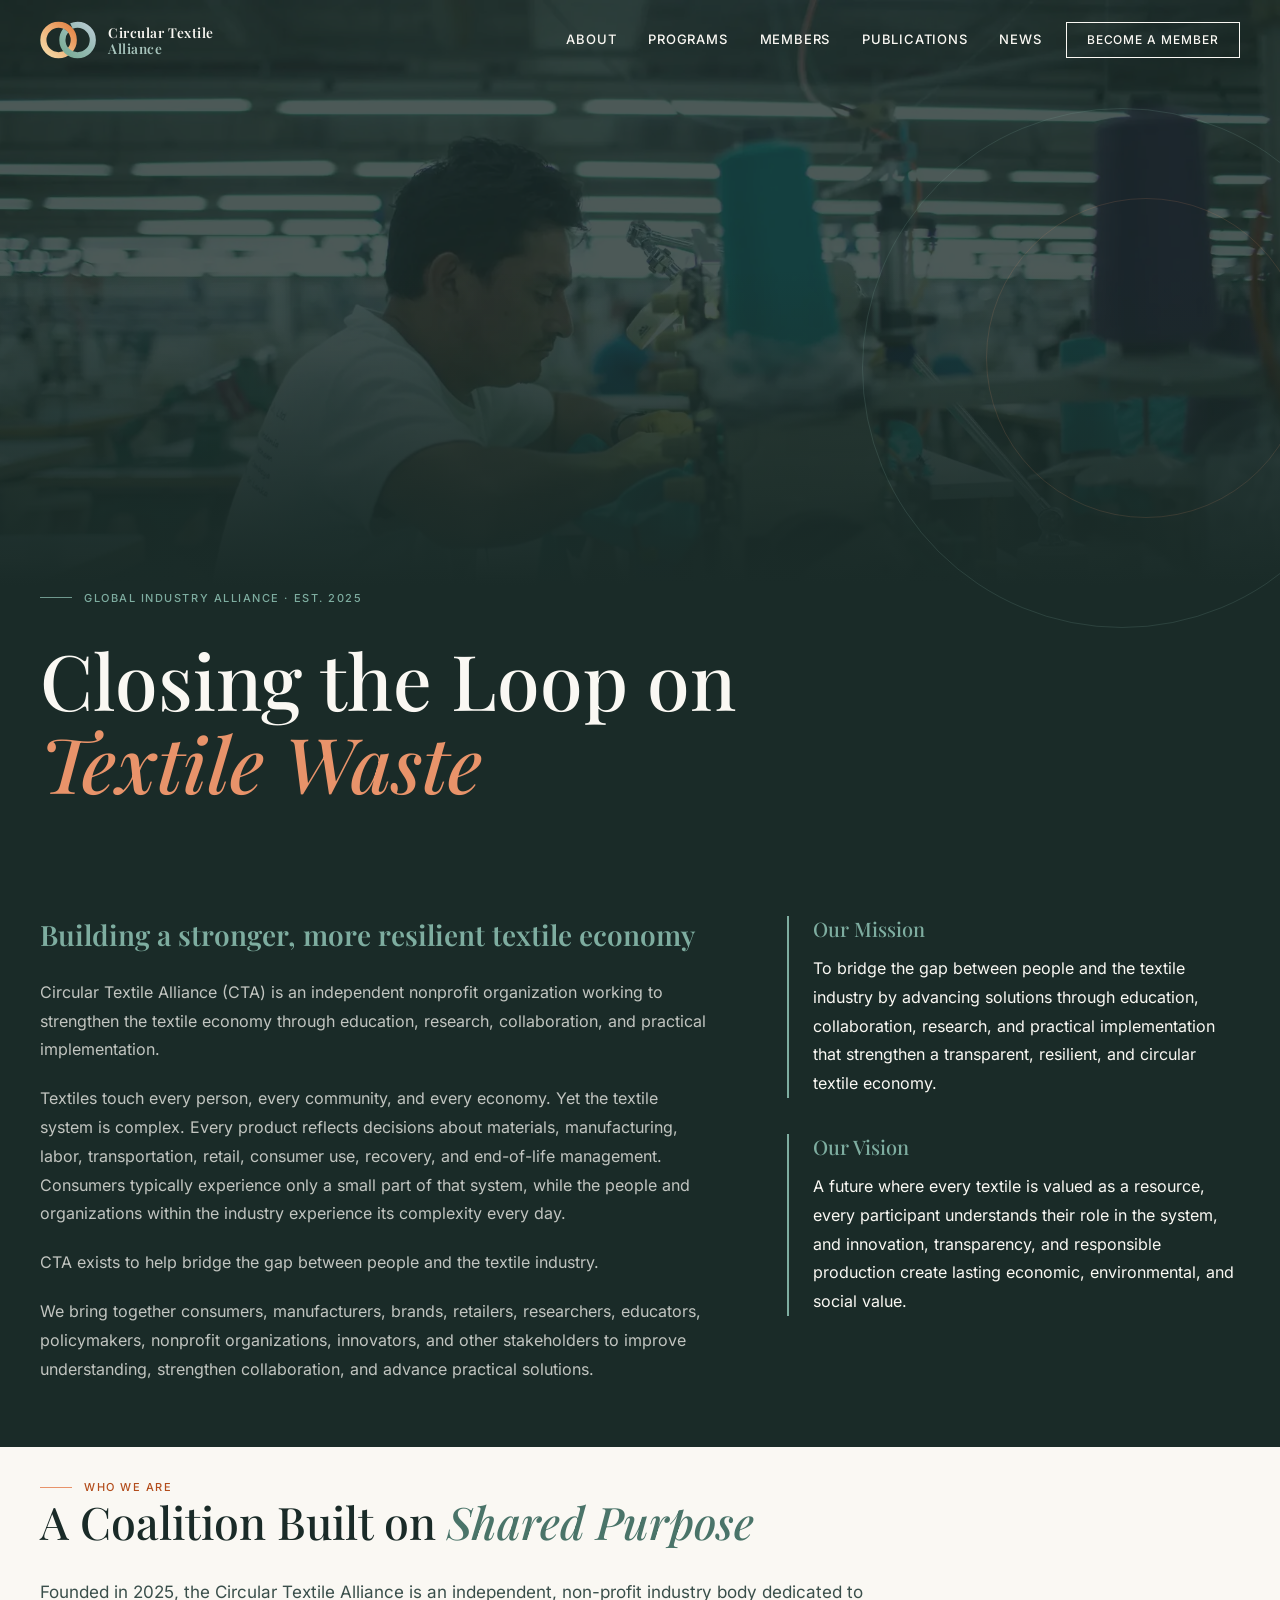
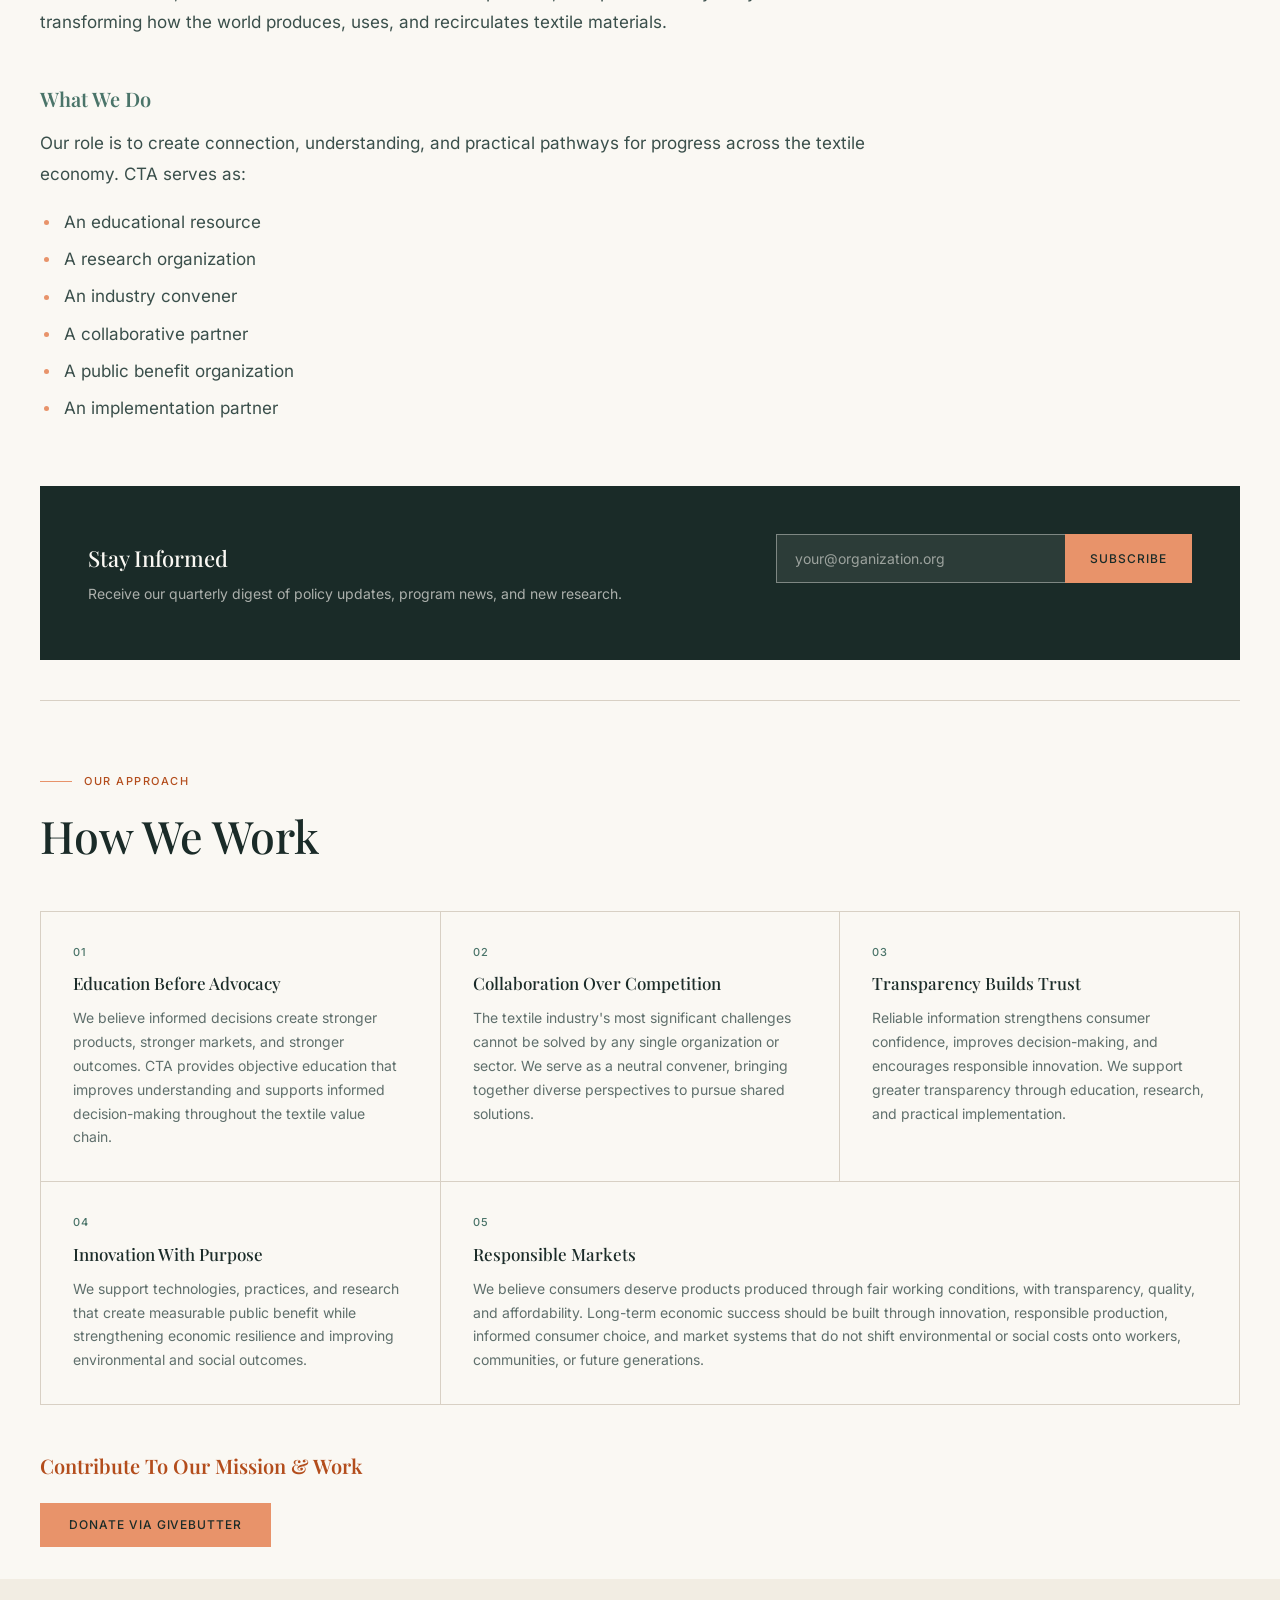
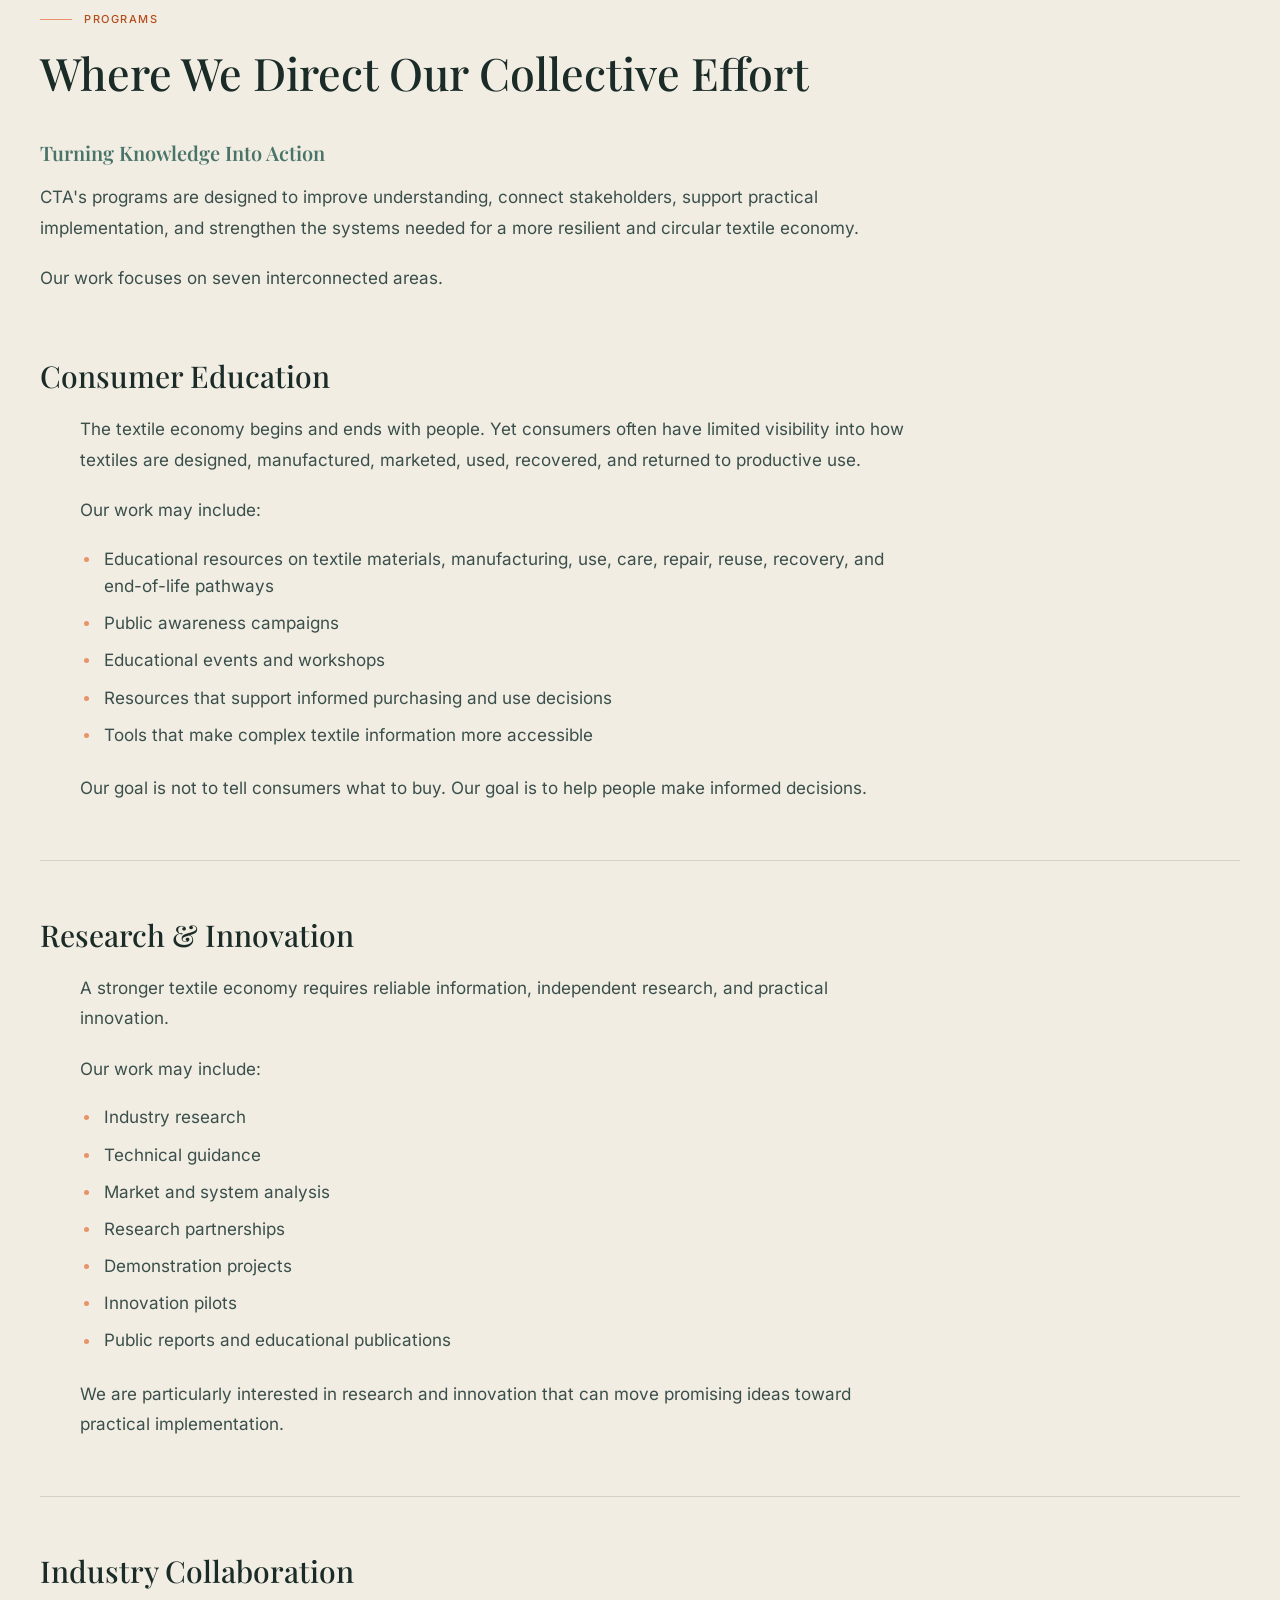
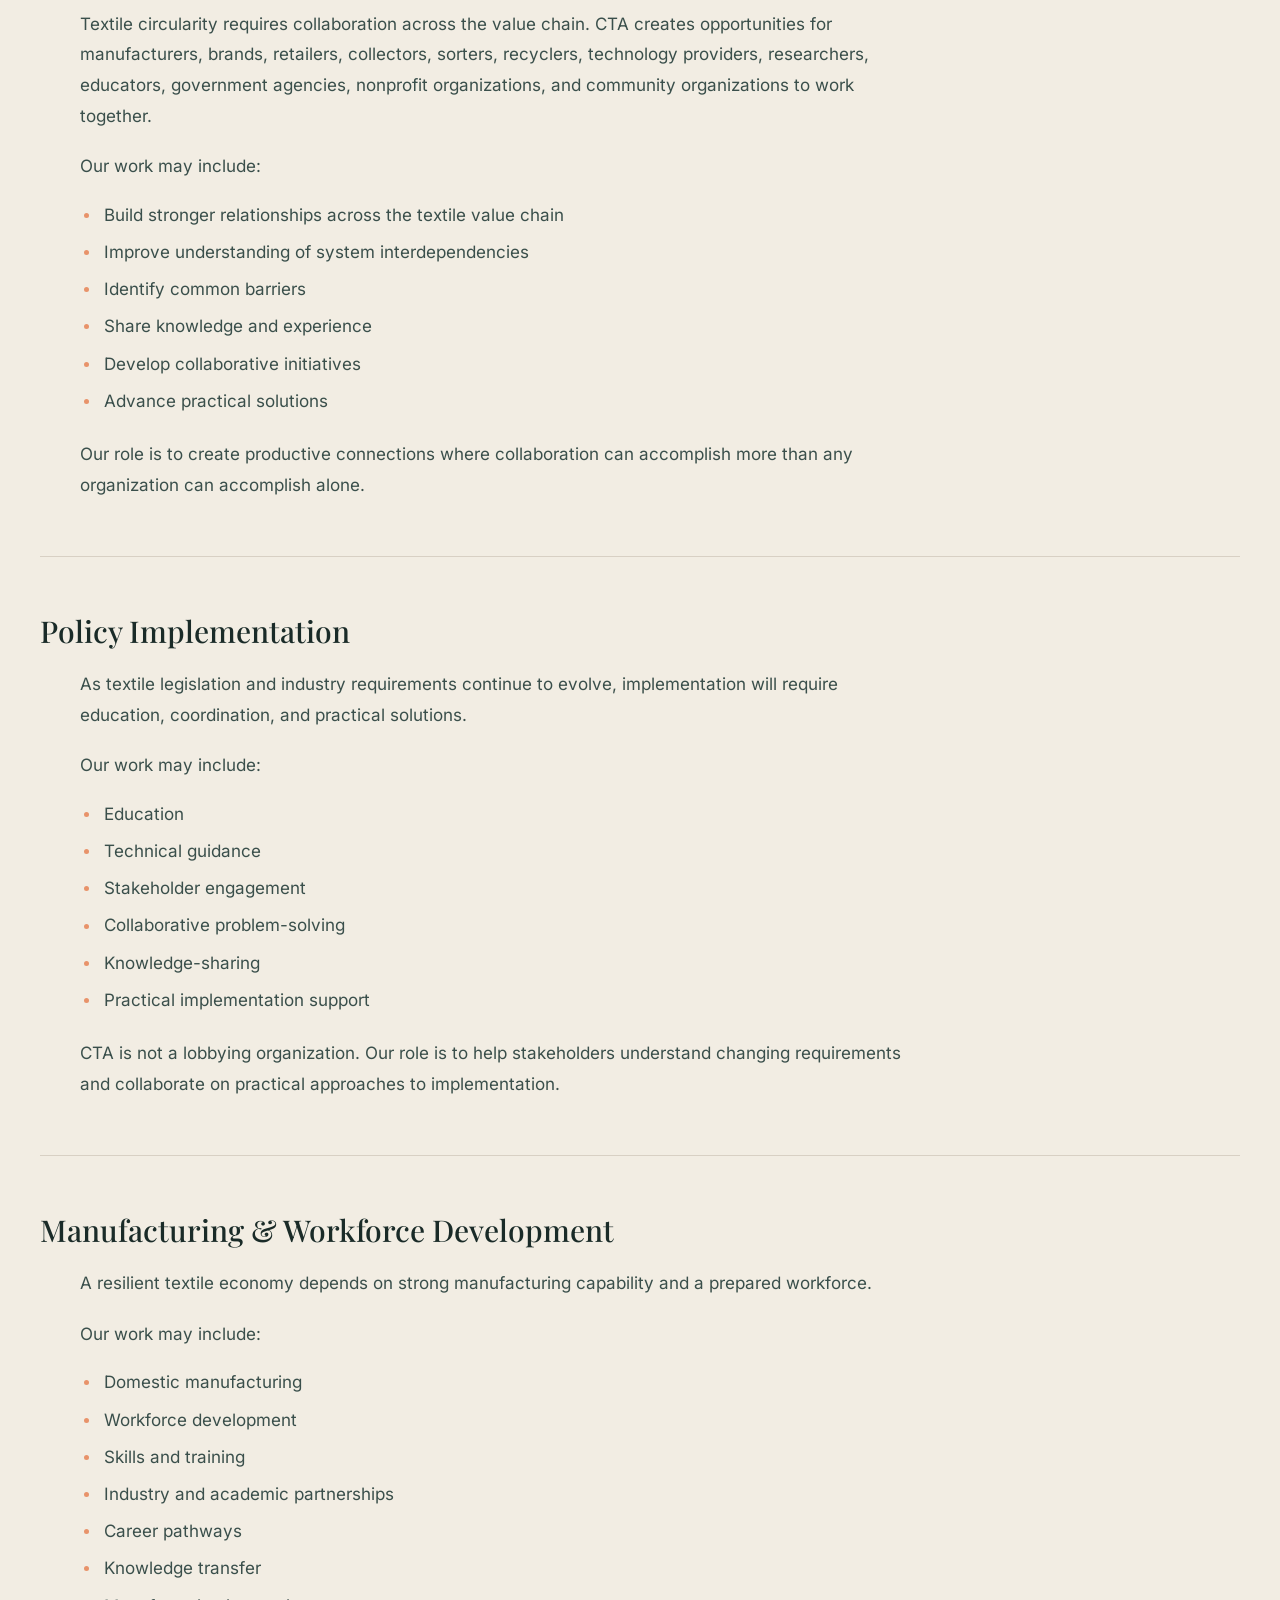
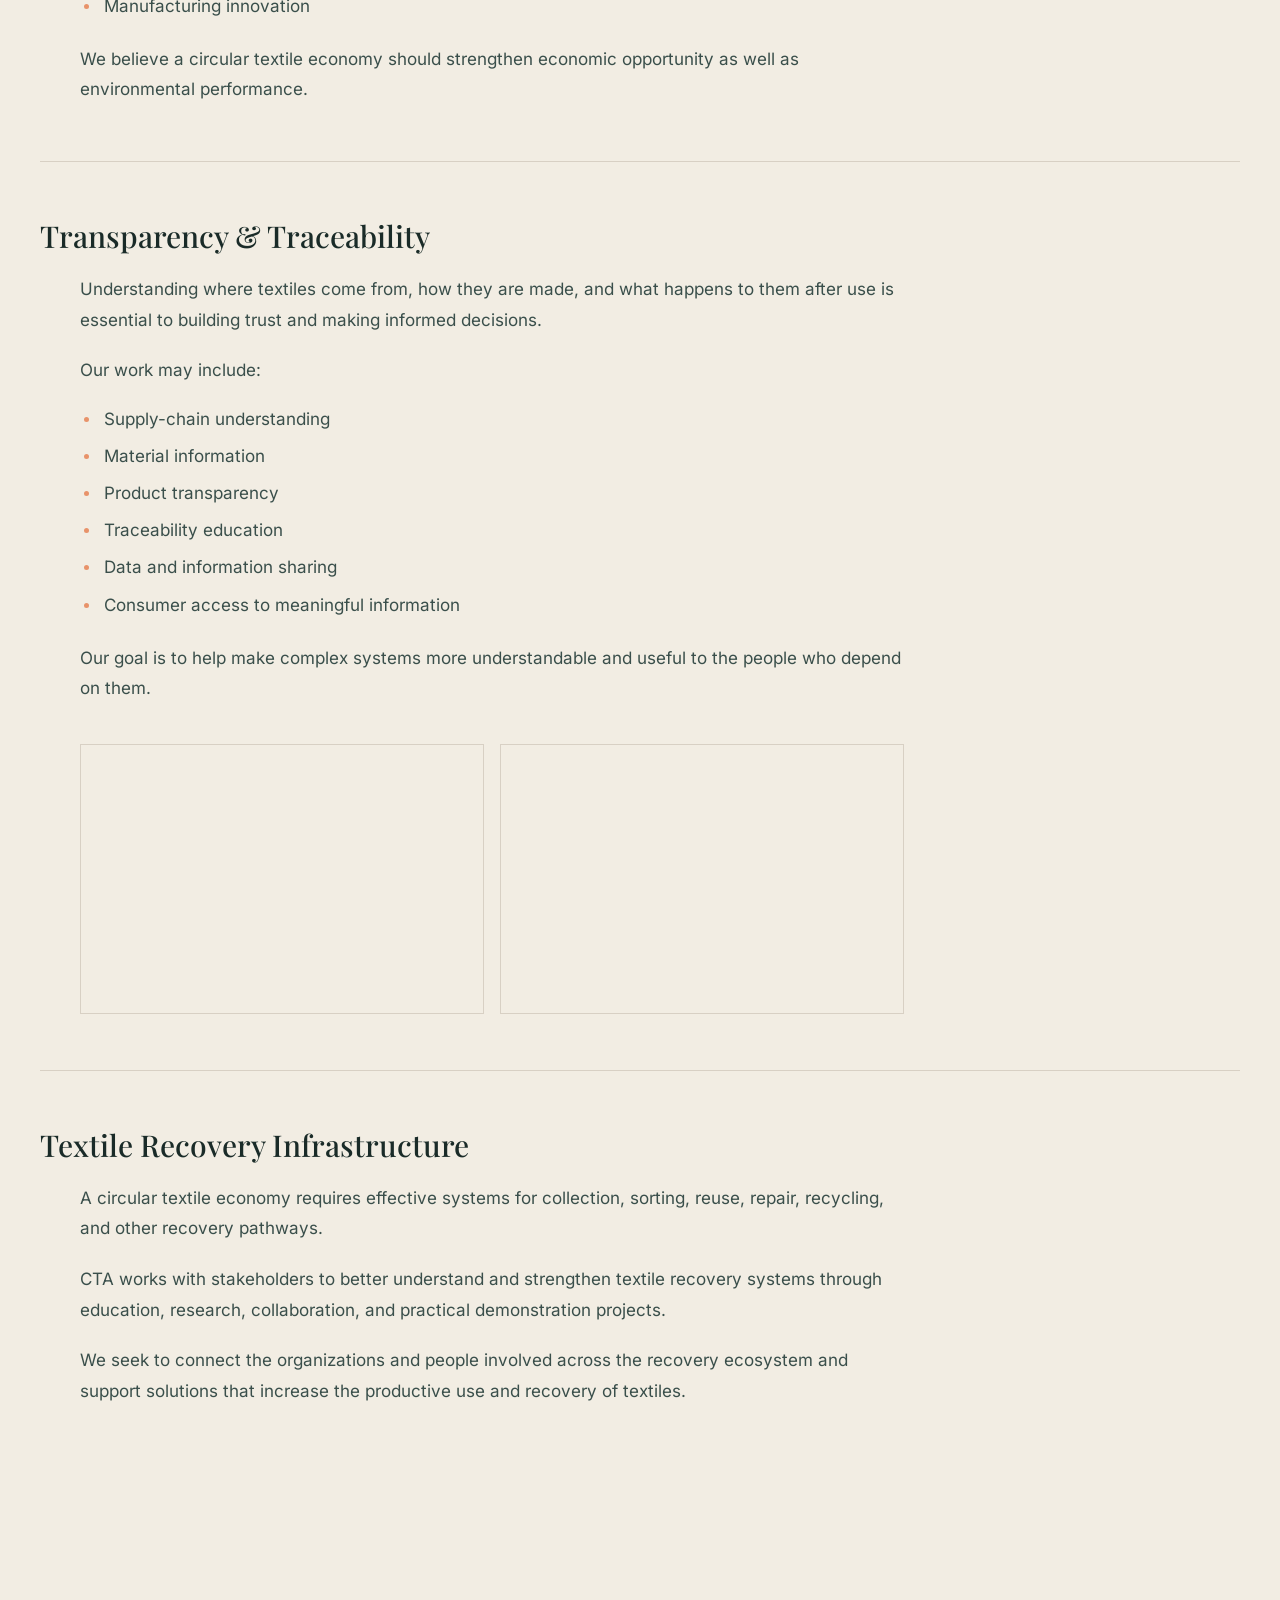
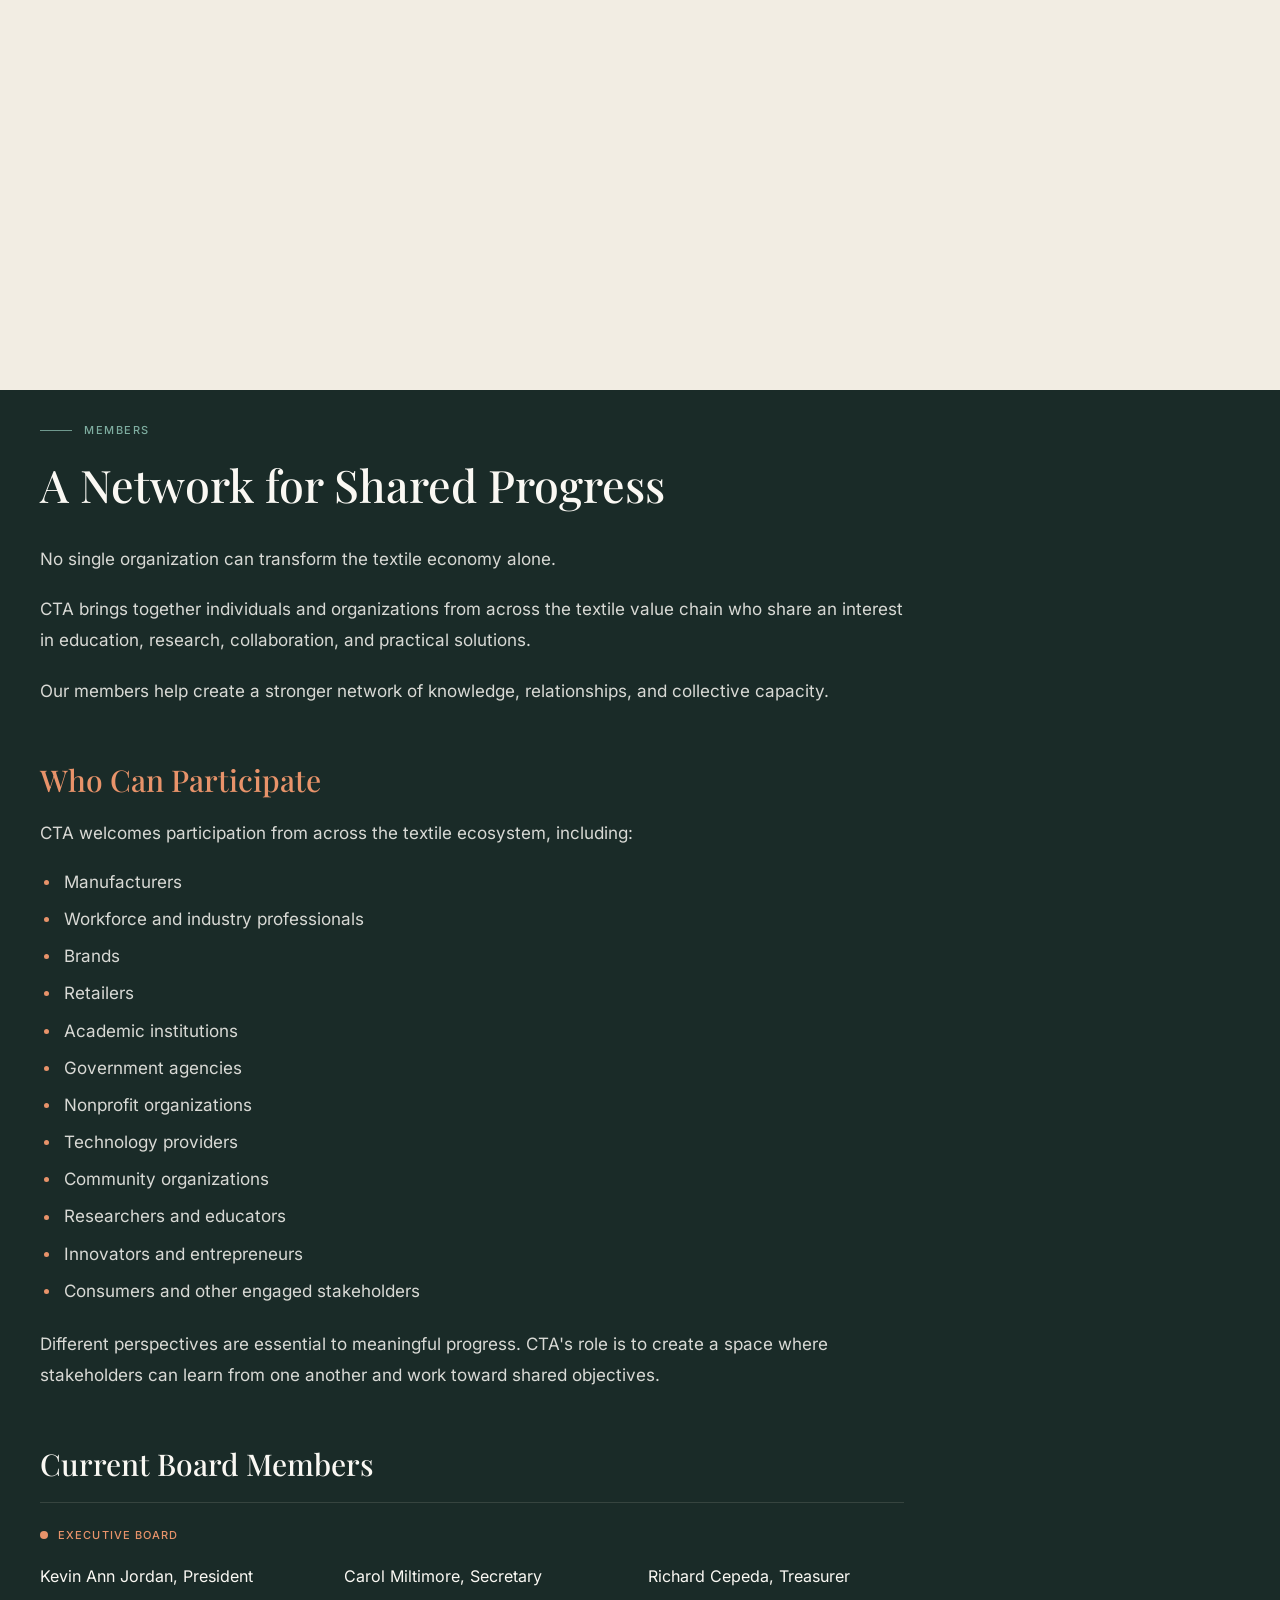
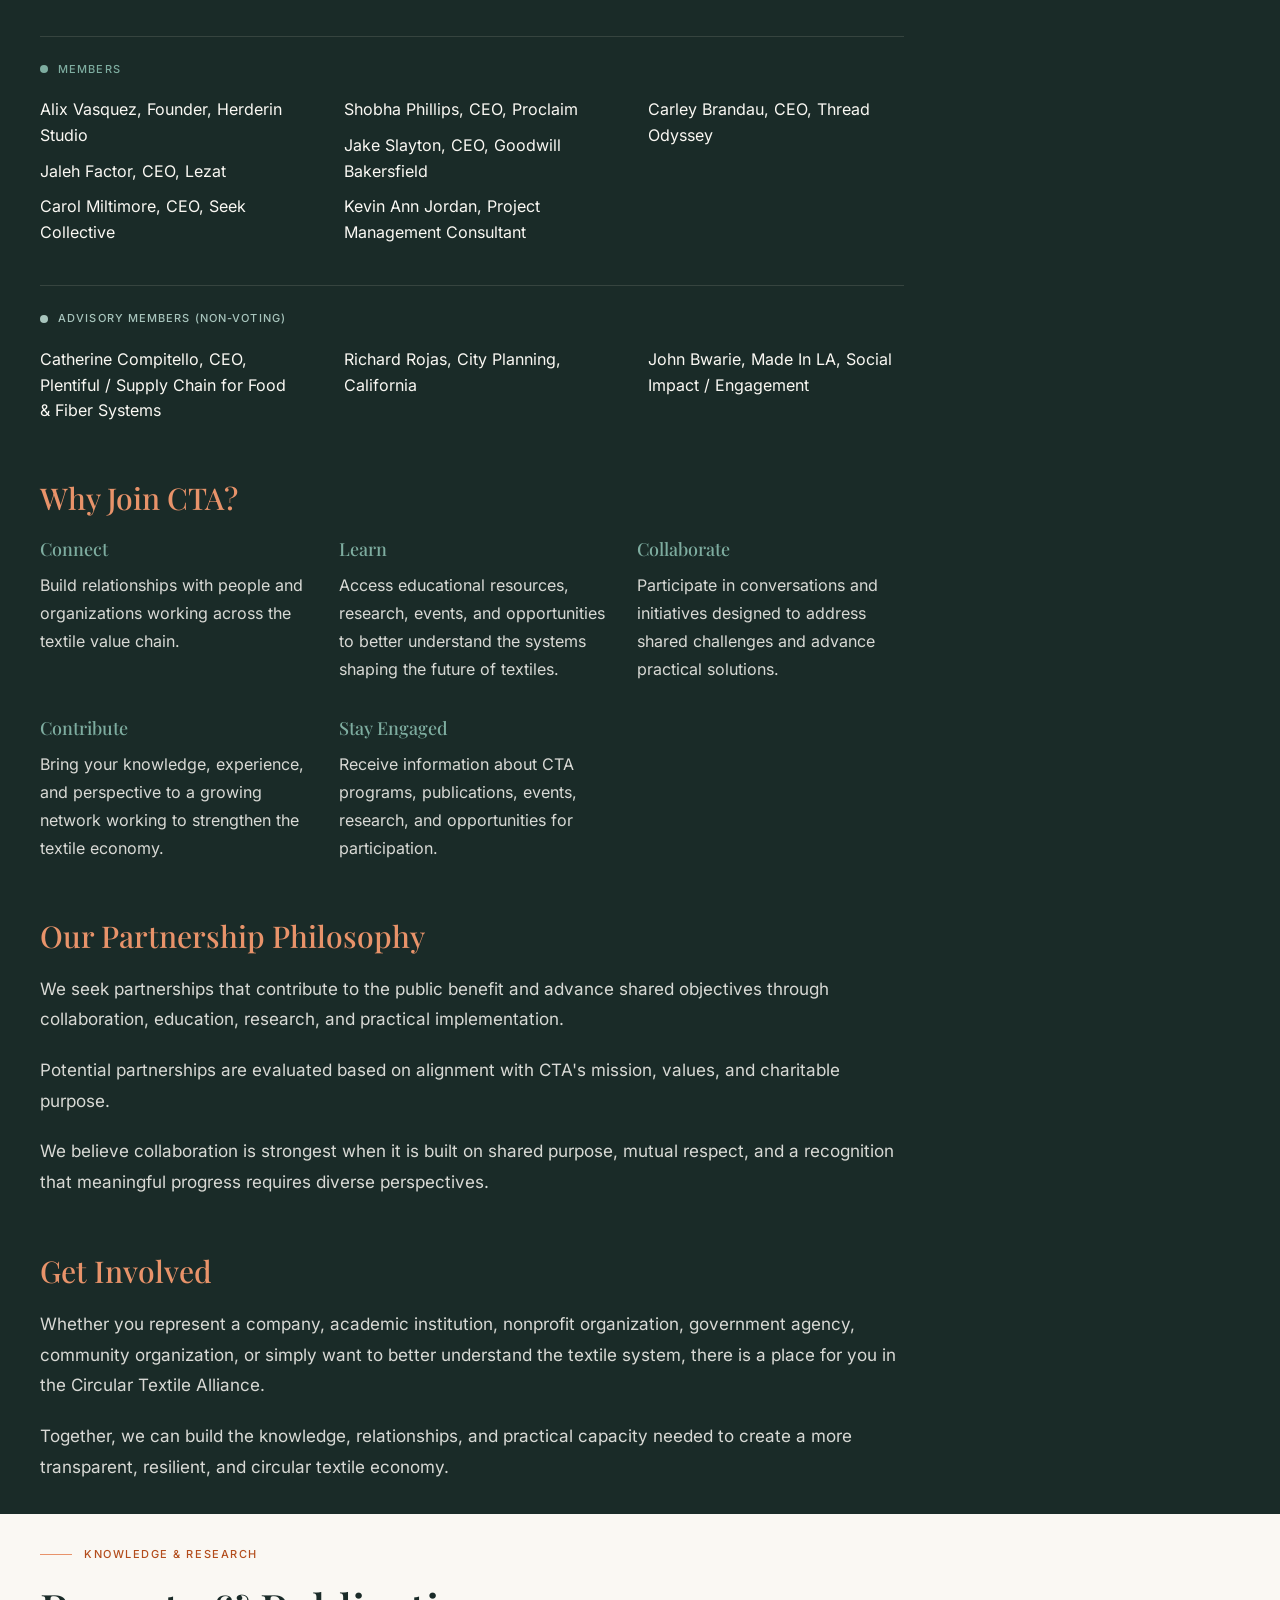
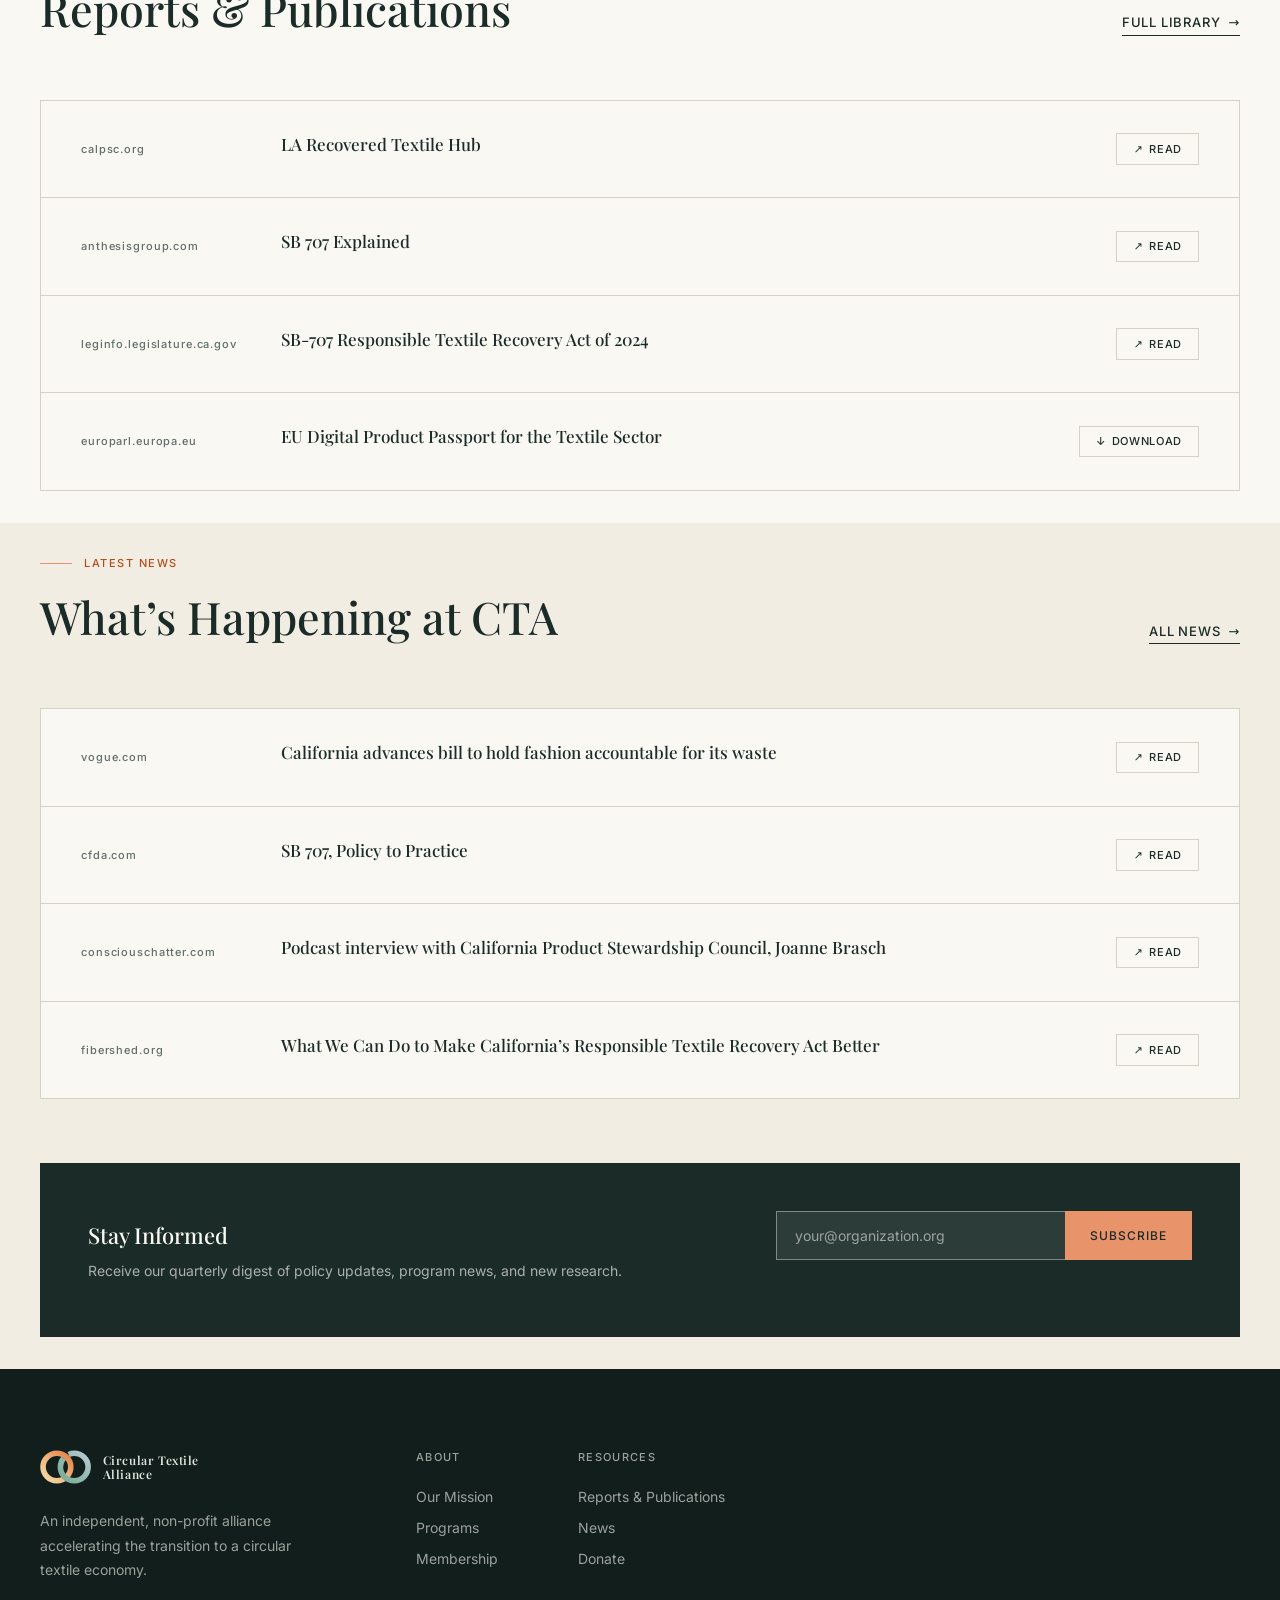
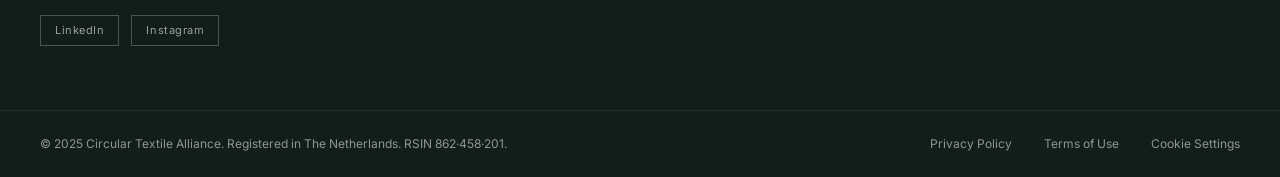
==== commit 9666070d: "Security and efficiency audit fixes (0.15.1) Publish what the site is, and only that: the deploy now" ====
--- a/index.html
+++ b/index.html
@@ -29,12 +29,14 @@
 <meta name="twitter:description" content="An independent nonprofit bridging the gap between people and the textile industry through education, research, collaboration, and practical implementation.">
 <meta name="twitter:image" content="https://cportka.github.io/circular-textile-alliance-org/assets/img/og-cover.png">
 
-<!-- Fully same-origin: no third-party host is contacted at all. The page also
-     carries no inline <style>/style="" and no inline <script>, so no
-     'unsafe-inline' is needed — keep it that way when editing.
+<!-- Same-origin, with one exception: the newsletter forms may post to
+     Mailchimp's host (form-action). No third-party script runs here — the
+     newsletter's JSONP runs in the sandboxed newsletter-frame.html, under that
+     page's own policy. The page carries no inline <style>/style="" and no
+     inline <script>, so no 'unsafe-inline' is needed — keep it that way.
      (frame-ancestors is deliberately absent: it is ignored in a meta CSP. Set it
      as a response header at the CDN/host if you need clickjacking protection.) -->
-<meta http-equiv="Content-Security-Policy" content="default-src 'self'; img-src 'self' data:; style-src 'self'; script-src 'self'; font-src 'self'; form-action 'none'; base-uri 'self'; object-src 'none'">
+<meta http-equiv="Content-Security-Policy" content="default-src 'self'; img-src 'self'; style-src 'self'; script-src 'self'; font-src 'self'; form-action https://circulartextilealliance.us16.list-manage.com; base-uri 'self'; object-src 'none'">
 
 <link rel="icon" href="assets/img/favicon.svg" type="image/svg+xml">
 <link rel="apple-touch-icon" href="assets/img/apple-touch-icon.png">
@@ -256,12 +258,20 @@
           research.
         </p>
       </div>
-      <form class="newsletter__form" id="newsletter-form-about" novalidate>
+      <form class="newsletter__form" id="newsletter-form-about"
+            action="https://circulartextilealliance.us16.list-manage.com/subscribe/post?u=ea29d1a908ff6356342abbd84&amp;id=81fed3ffc1&amp;f_id=00fcc2e1f0"
+            method="post" target="_blank" rel="noopener">
         <label class="visually-hidden" for="newsletter-email-about">Your email address</label>
         <div class="newsletter__field">
-          <input class="newsletter__input" id="newsletter-email-about" name="email" type="email"
+          <input class="newsletter__input" id="newsletter-email-about" name="EMAIL" type="email"
                  autocomplete="email" placeholder="your@organization.org" required>
           <button class="btn btn--primary newsletter__submit" type="submit">Subscribe</button>
+        </div>
+        <!-- Mailchimp's bot trap. People never see it; a script that fills every
+             field fills this one too, and Mailchimp drops the signup. -->
+        <div class="newsletter__trap" aria-hidden="true">
+          <input type="text" name="b_ea29d1a908ff6356342abbd84_81fed3ffc1" tabindex="-1"
+                 value="" autocomplete="off" aria-label="Leave this field empty">
         </div>
         <p class="newsletter__status" id="newsletter-status-about" role="status"></p>
       </form>
@@ -517,12 +527,12 @@
           </p>
         <div class="prog__figures">
           <figure class="prog__figure">
-            <img width="1920" height="1280" loading="lazy" decoding="async"
+            <img width="1280" height="853" loading="lazy" decoding="async"
                  src="assets/img/photos/1711_MEX_VKN_GARMENT_076.webp"
                  alt="Stacks of cut red and white fabric pieces on a cutting-room table, with a worker bundling more at a bench behind.">
           </figure>
           <figure class="prog__figure">
-            <img width="1920" height="1280" loading="lazy" decoding="async"
+            <img width="1280" height="853" loading="lazy" decoding="async"
                  src="assets/img/photos/1711_MEX_HONGHO_GARMENT_25.webp"
                  alt="A machinist's hands guiding textured white fabric and a cream binding tape under the presser foot of an industrial sewing machine.">
           </figure>
@@ -878,9 +888,12 @@
     </div>
 
     <!-- Newsletter --------------------------------------------------------
-         No subscription endpoint exists yet. Rather than fake a success state,
-         the form is inert and says so on submit. Point `action` at a real
-         handler and delete the guard in assets/js/site.js to activate it. -->
+         Both forms sign up to the alliance's Mailchimp audience. Without
+         JavaScript they post to Mailchimp's hosted page in a new tab; with it,
+         assets/js/site.js relays the same fields to Mailchimp's JSONP endpoint
+         through the sandboxed newsletter-frame.html and reports the result in
+         the status line. Changing the audience means changing both form
+         actions, the trap's name, and the host in both pages' CSPs. -->
     <div class="newsletter on-dark">
       <div>
         <h3 class="newsletter__title">Stay Informed</h3>
@@ -889,15 +902,23 @@
           research.
         </p>
       </div>
-      <form class="newsletter__form" id="newsletter-form" novalidate>
+      <form class="newsletter__form" id="newsletter-form"
+            action="https://circulartextilealliance.us16.list-manage.com/subscribe/post?u=ea29d1a908ff6356342abbd84&amp;id=81fed3ffc1&amp;f_id=00fcc2e1f0"
+            method="post" target="_blank" rel="noopener">
         <label class="visually-hidden" for="newsletter-email">Your email address</label>
         <!-- Input and button live in their own flex row. Keeping them out of the
              form's main flow is what stops the status message below from ever
              reflowing the button. -->
         <div class="newsletter__field">
-          <input class="newsletter__input" id="newsletter-email" name="email" type="email"
+          <input class="newsletter__input" id="newsletter-email" name="EMAIL" type="email"
                  autocomplete="email" placeholder="your@organization.org" required>
           <button class="btn btn--primary newsletter__submit" type="submit">Subscribe</button>
+        </div>
+        <!-- Mailchimp's bot trap. People never see it; a script that fills every
+             field fills this one too, and Mailchimp drops the signup. -->
+        <div class="newsletter__trap" aria-hidden="true">
+          <input type="text" name="b_ea29d1a908ff6356342abbd84_81fed3ffc1" tabindex="-1"
+                 value="" autocomplete="off" aria-label="Leave this field empty">
         </div>
         <!-- role="status" is an implicitly polite live region; the space it will
              need is reserved in CSS so the panel does not grow on submit. -->
@@ -976,14 +997,16 @@
     <h2 class="policy__title" id="policy-privacy-title">Privacy Policy</h2>
     <div class="policy__body">
       <p>
-        This site collects nothing about you. There is no analytics, no tracking,
-        no advertising, no session recording and no fingerprinting. Nothing you
-        do here is logged, stored or profiled by us.
-      </p>
-      <p>
-        Every file the page loads — the stylesheet, the script, the typefaces and
-        the photography — is served from this site's own domain. No request is
-        made to any third party, so no third party learns that you visited.
+        This site collects nothing about you unless you sign up for the
+        newsletter. There is no analytics, no tracking, no advertising, no
+        session recording and no fingerprinting. Nothing you do here is logged,
+        stored or profiled by us.
+      </p>
+      <p>
+        Every file a page loads as you read it — the stylesheet, the script, the
+        typefaces and the photography — is served from this site's own domain.
+        Reading the site makes no request to any third party, so no third party
+        learns that you visited.
       </p>
       <p>
         The site is published with GitHub Pages, which like any web host receives
@@ -991,10 +1014,14 @@
         outside our control and we have no access to them.
       </p>
       <p>
-        The newsletter field is not connected to anything: submitting it reports
-        that nothing was recorded, because nothing was. Links to other
-        organisations' sites are ordinary links — once you follow one, that site's
-        own policies apply.
+        The newsletter is the one exception, and only if you use it. Pressing
+        Subscribe sends the address you typed to Mailchimp, the service that runs
+        our mailing list, and Mailchimp's own privacy policy then applies to it.
+        Every newsletter it sends carries a link to unsubscribe.
+      </p>
+      <p>
+        Links to other organisations' sites are ordinary links — once you follow
+        one, that site's own policies apply.
       </p>
     </div>
     <form method="dialog">
@@ -1051,6 +1078,12 @@
         That is why you have never seen a cookie banner here. There is no consent
         to give, because nothing is being asked of you.
       </p>
+      <p>
+        Signing up for the newsletter is the one time a page talks to another
+        service: your browser contacts Mailchimp, which runs our mailing list.
+        Anything Mailchimp keeps in your browser for its own domain is covered by
+        Mailchimp's cookie policy rather than this one.
+      </p>
     </div>
     <form method="dialog">
       <button class="btn btn--primary policy__close" type="submit">Close</button>
--- a/assets/css/site.css
+++ b/assets/css/site.css
@@ -488,7 +488,7 @@
   /* Backing colour shows through until the photograph paints, so the hero
      degrades to flat ink rather than a blank band. */
   background-color: var(--ink);
-  background-image: url('../img/photos/1711_MEX_HONGHO_GARMENT_02.webp');
+  background-image: url('../img/photos/1711_MEX_HONGHO_GARMENT_02-hero.webp');
   background-size: cover;
   background-position: center 30%;
   opacity: 0.22;
@@ -668,8 +668,7 @@
 }
 .section-head .eyebrow { margin-bottom: 1.25rem; }
 
-/* --- Programmes ---------------------------------------------------------- */
-/* --- Programmes ---------------------------------------------------------- */
+/* --- Programs ------------------------------------------------------------ */
 /* Long-form now rather than a card grid: seven areas, each a heading and its
    own prose, with the figures that belong to two of them. */
 .programs__title { margin-top: 1.25rem; }
@@ -837,8 +836,6 @@
   text-decoration: none;
   white-space: nowrap;
 }
-
-/* --- News ---------------------------------------------------------------- */
 
 /* --- Newsletter ---------------------------------------------------------- */
 .newsletter {
@@ -896,6 +893,15 @@
   font-size: 0.8125rem;
   line-height: 1.35;
   color: var(--sage-light);
+}
+.newsletter__form[aria-busy="true"] .newsletter__submit { cursor: progress; }
+
+/* Mailchimp's honeypot field. Moved off-canvas, the way Mailchimp's own embed
+   does it, rather than display:none, which form-filling bots look for. Overflow
+   to the left of the page is not scrollable, so this adds no scrollbar. */
+.newsletter__trap {
+  position: absolute;
+  left: -5000px;
 }
 
 /* --- Footer -------------------------------------------------------------- */
@@ -1122,7 +1128,7 @@
 
 @media print {
   .site-header, .nav-mobile, .skip-link, .newsletter { display: none !important; }
-  .hero { min-height: auto; }
+  .hero__stage { min-height: auto; }   /* else page 1 is all hero */
   .hero__media, .hero__ring { display: none; }
   body { background: #fff; color: #000; }
 }
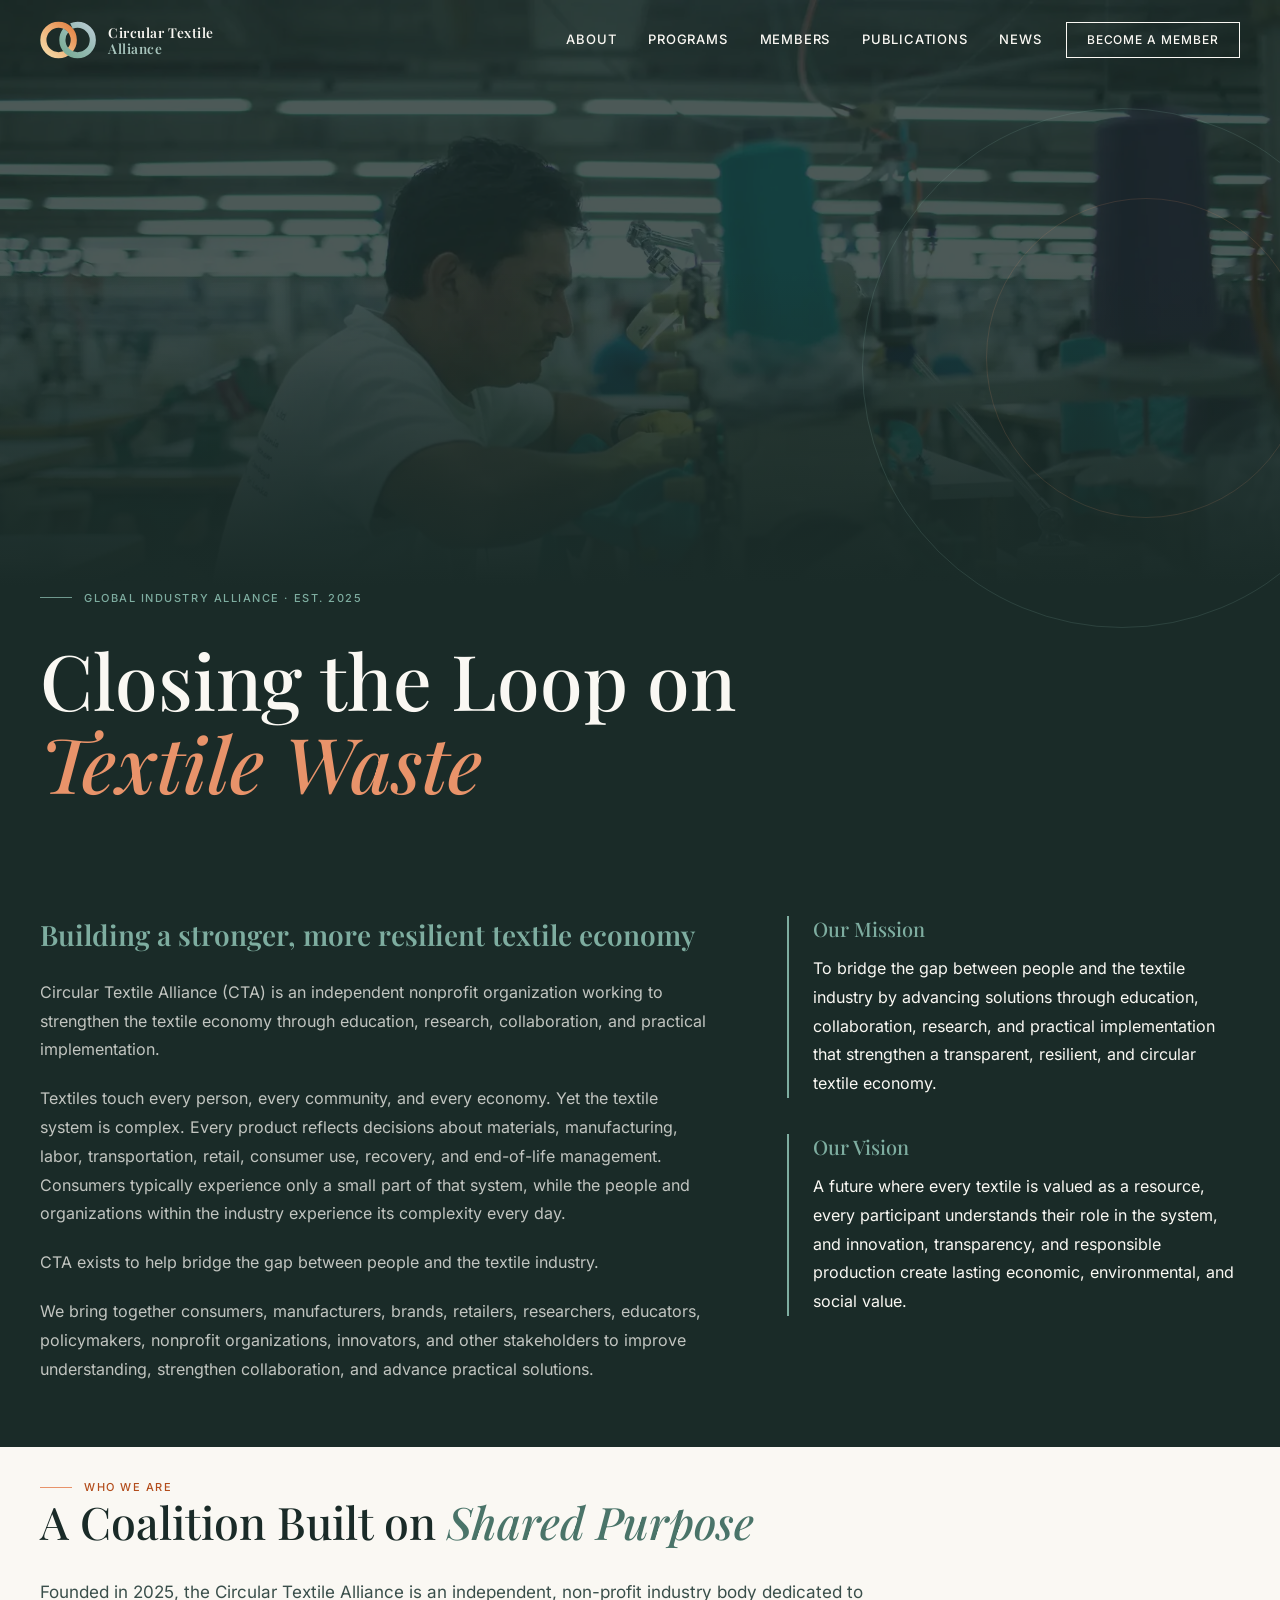
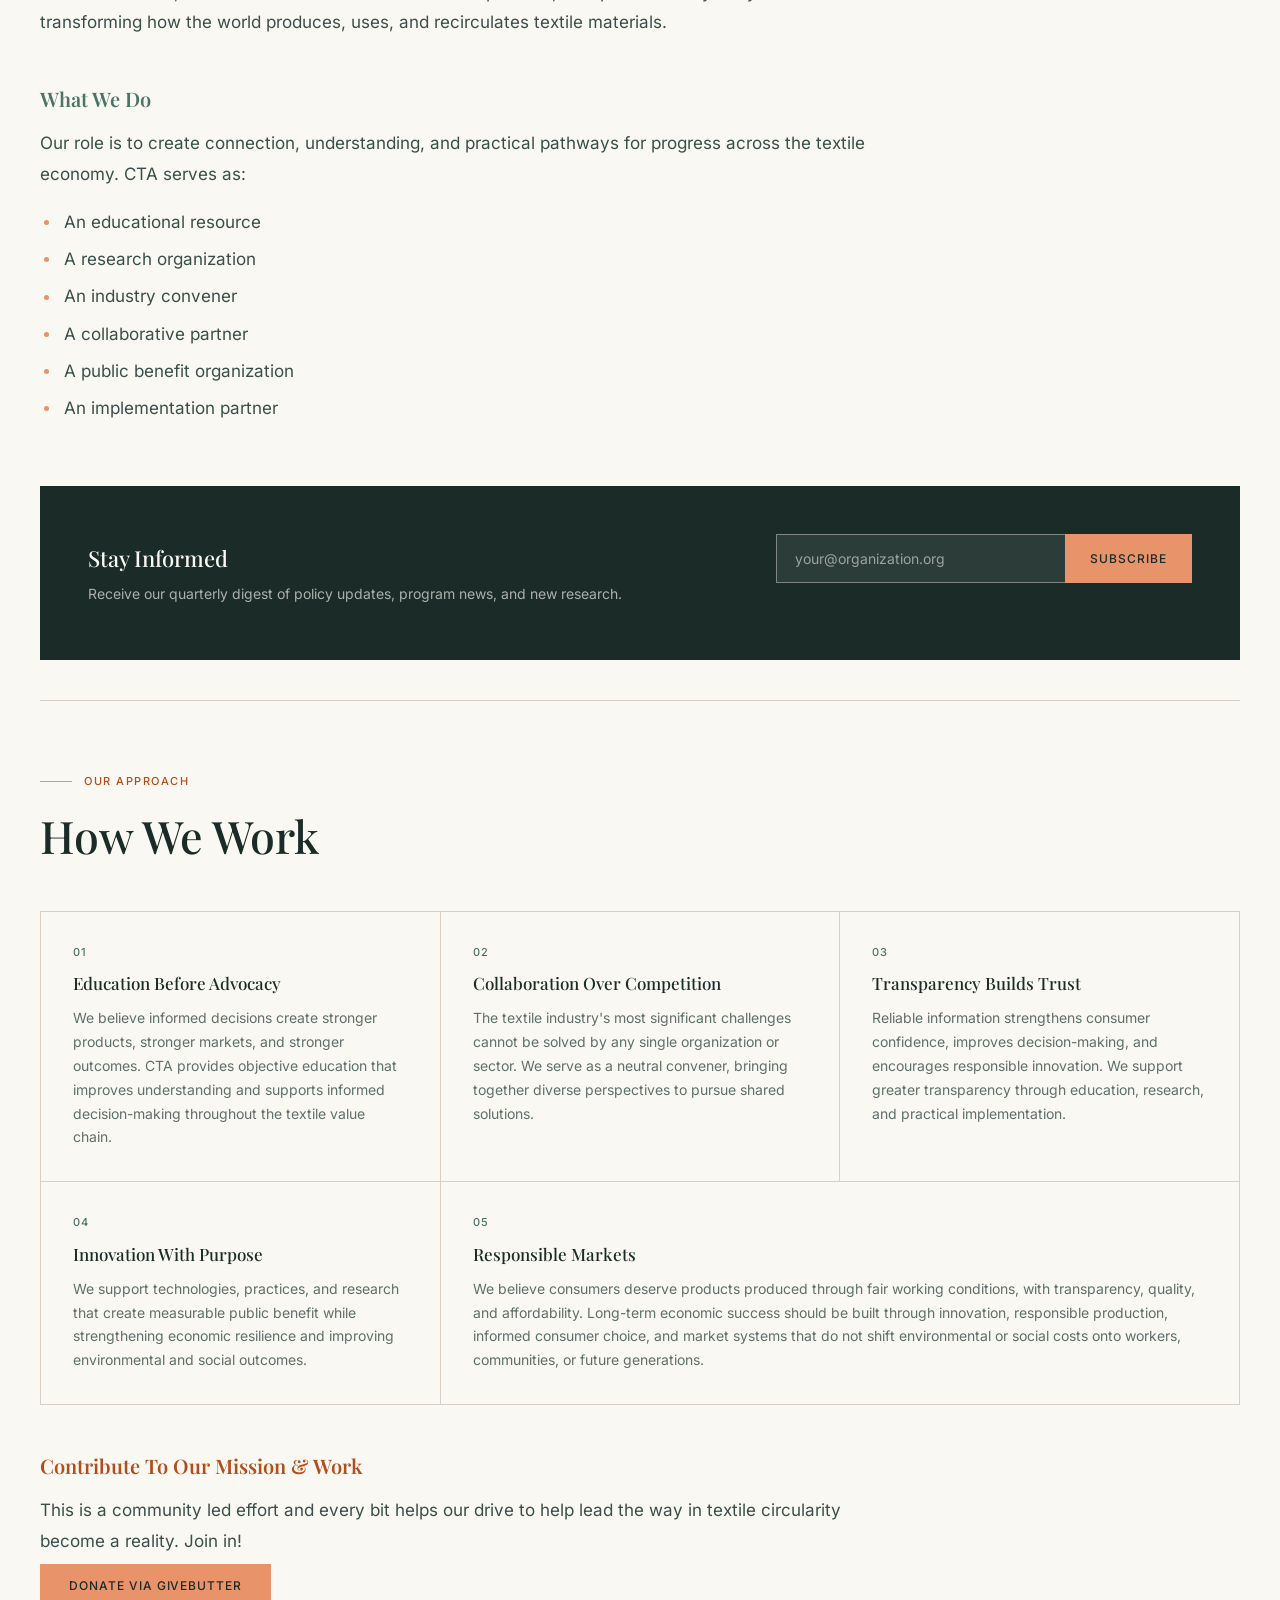
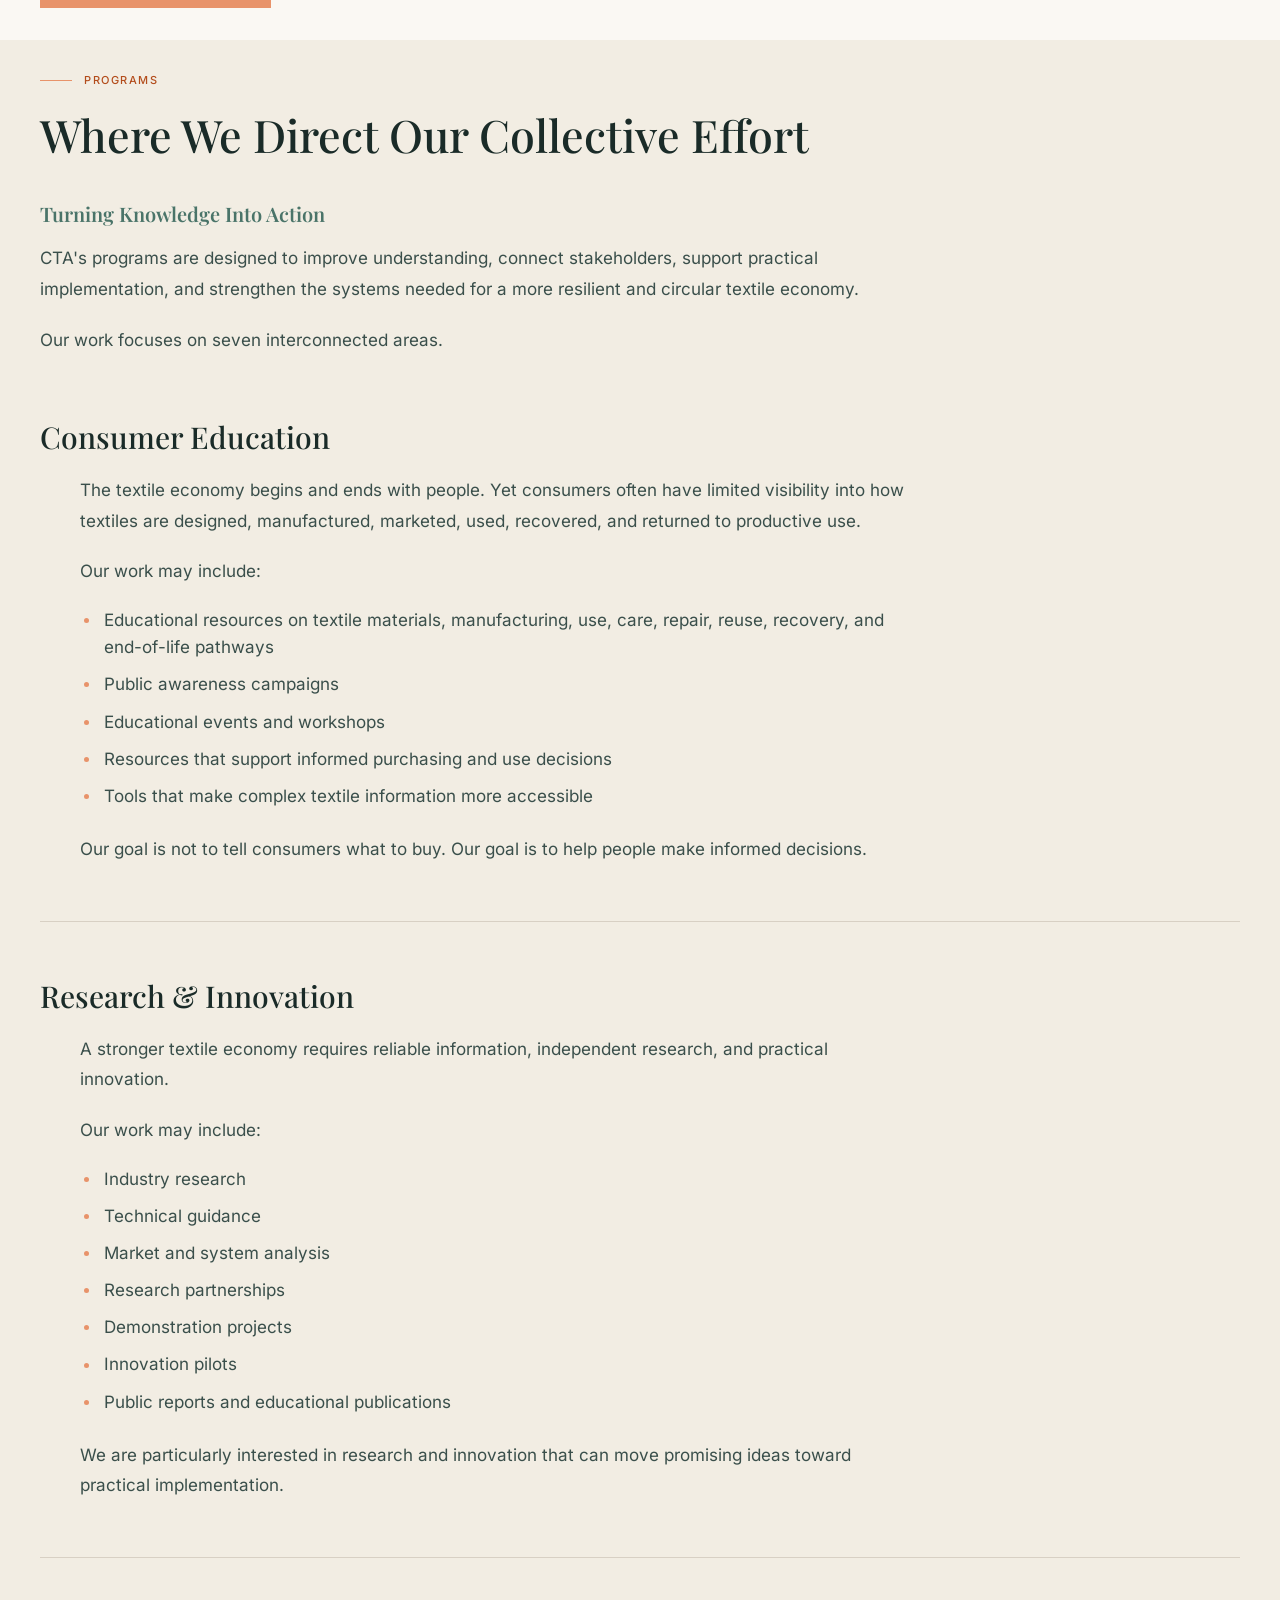
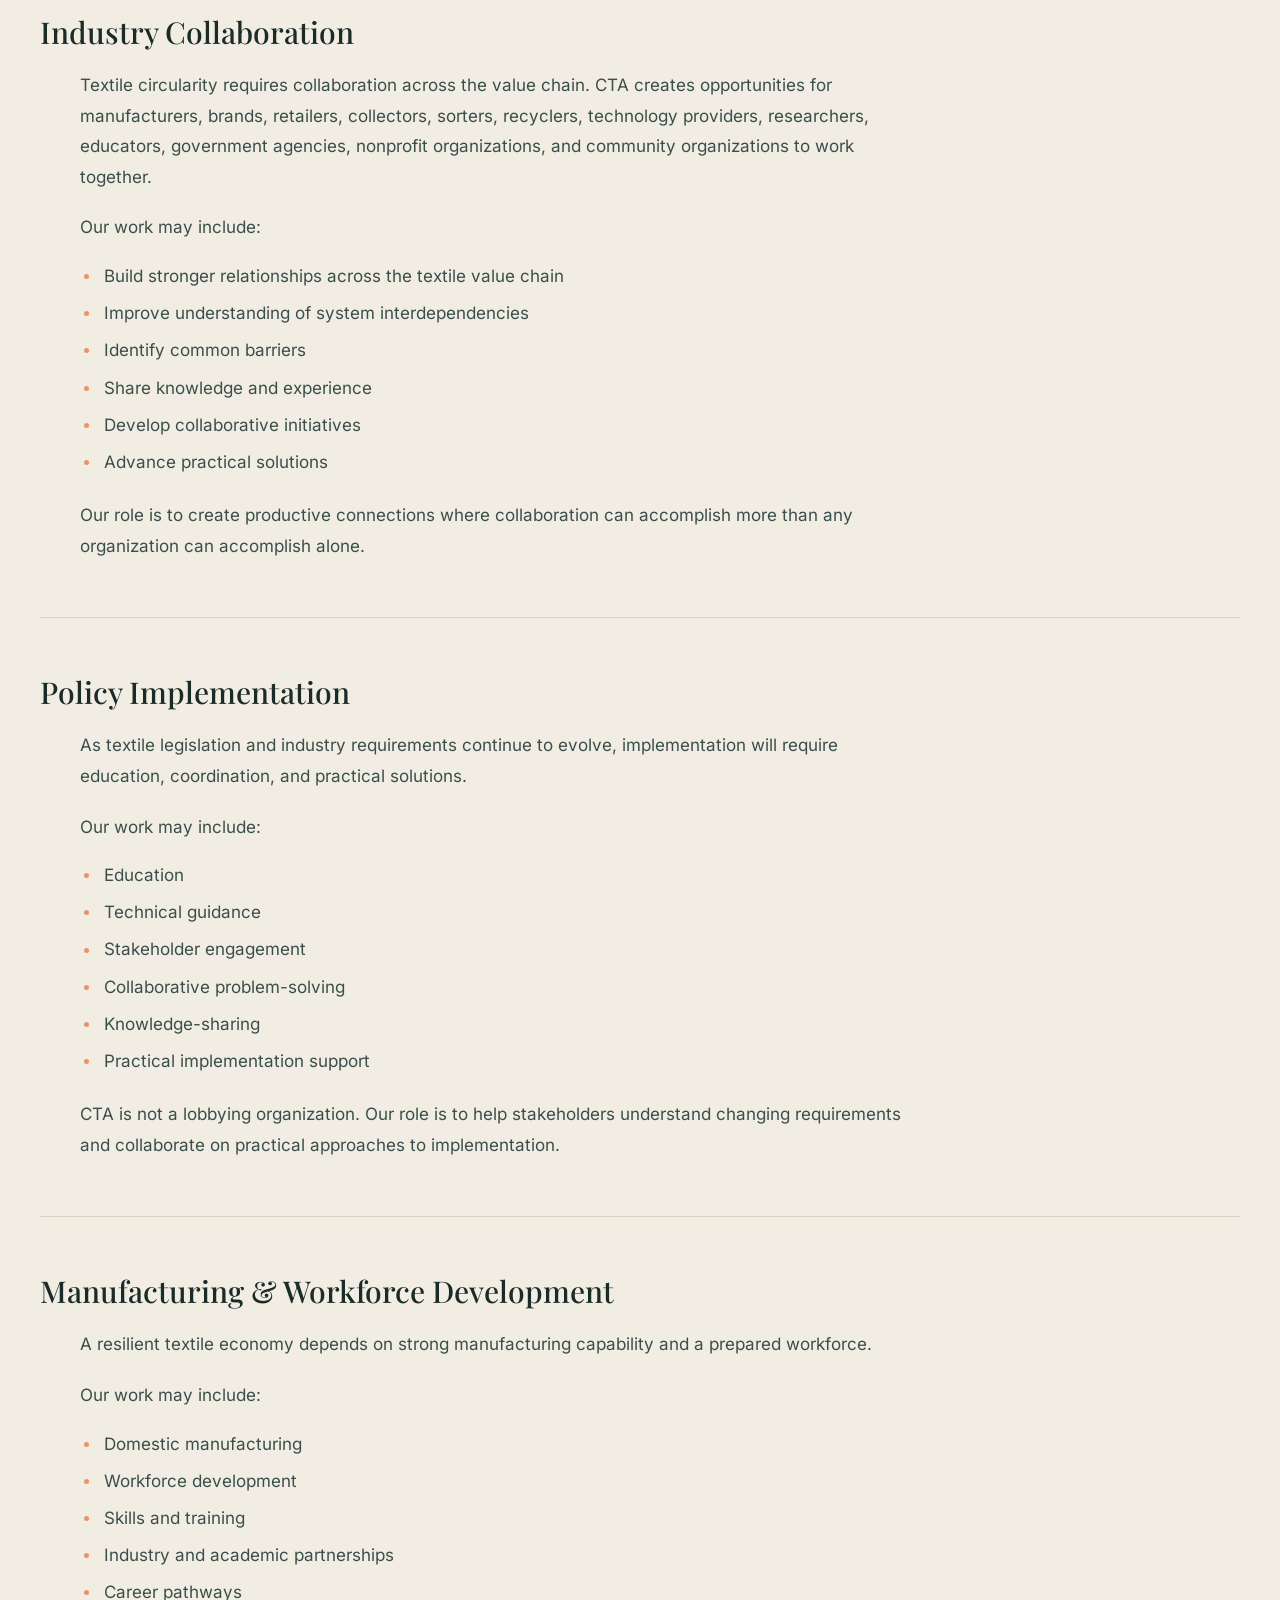
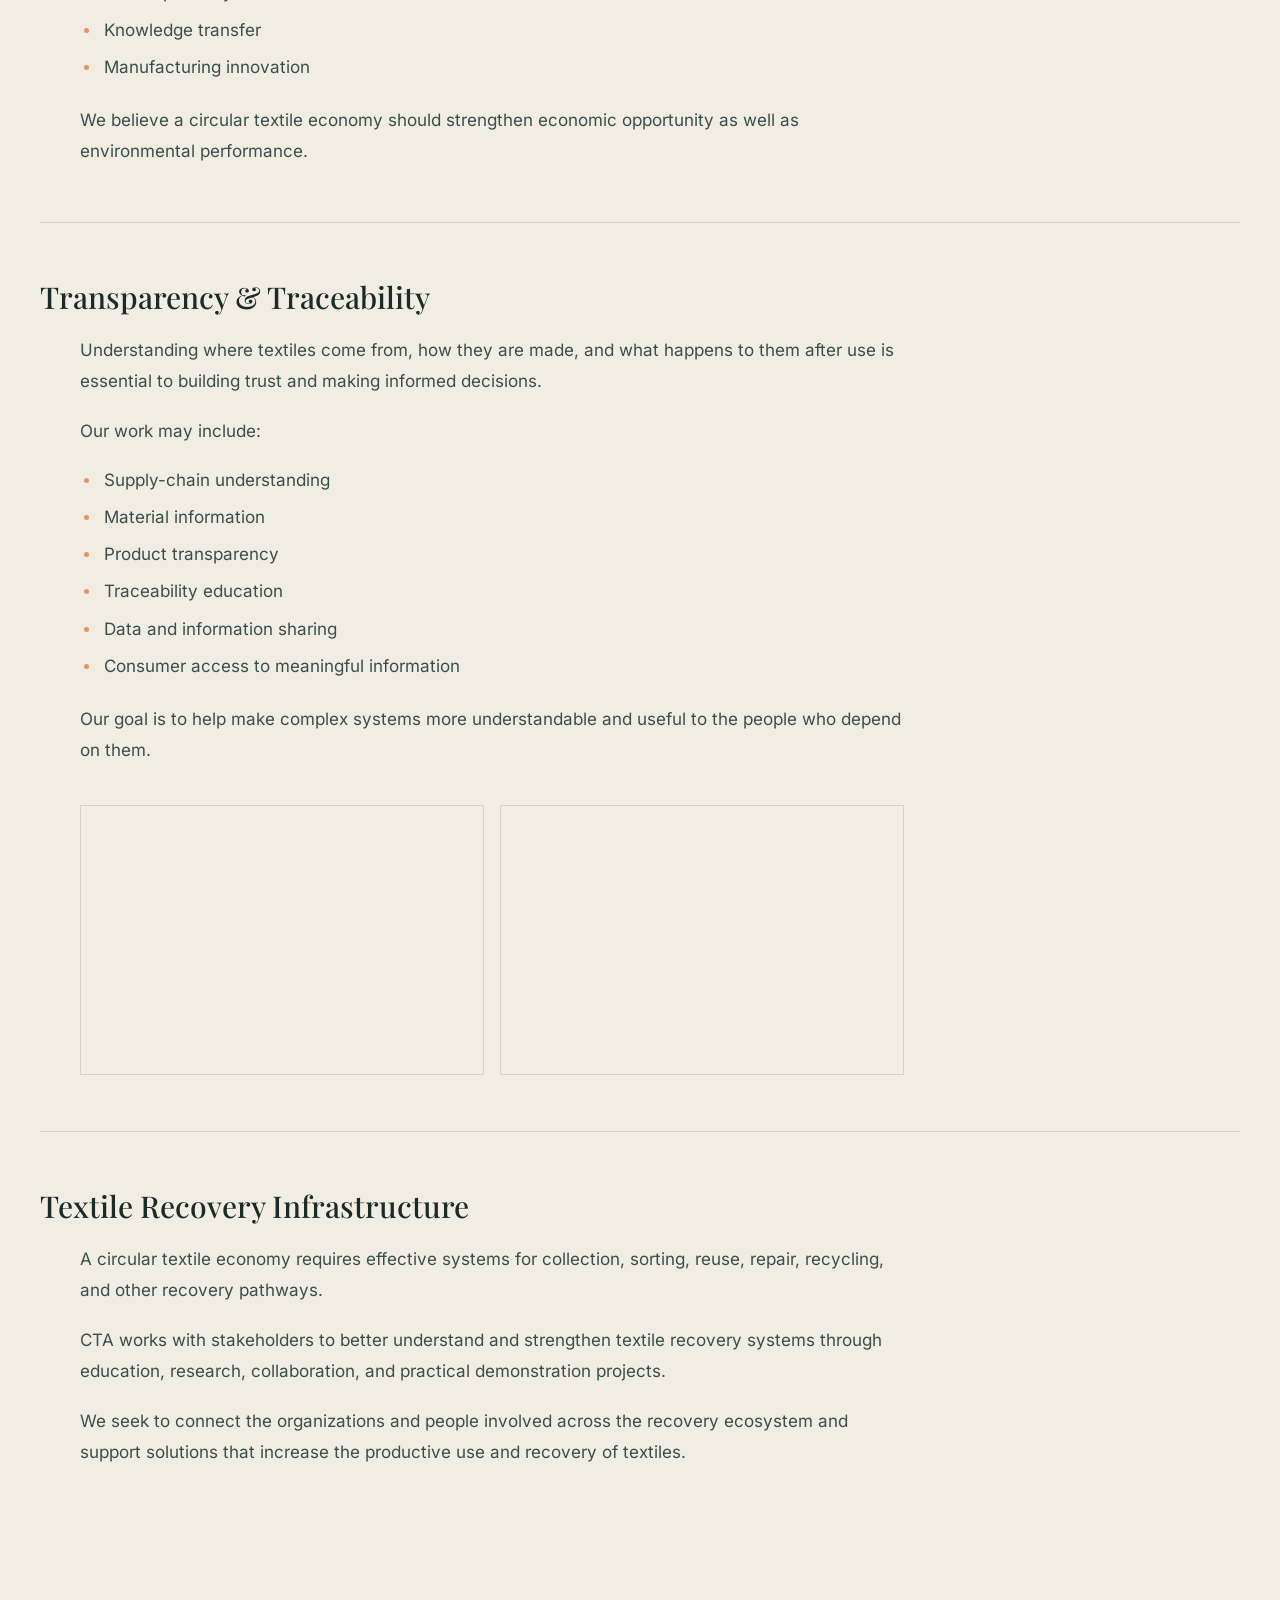
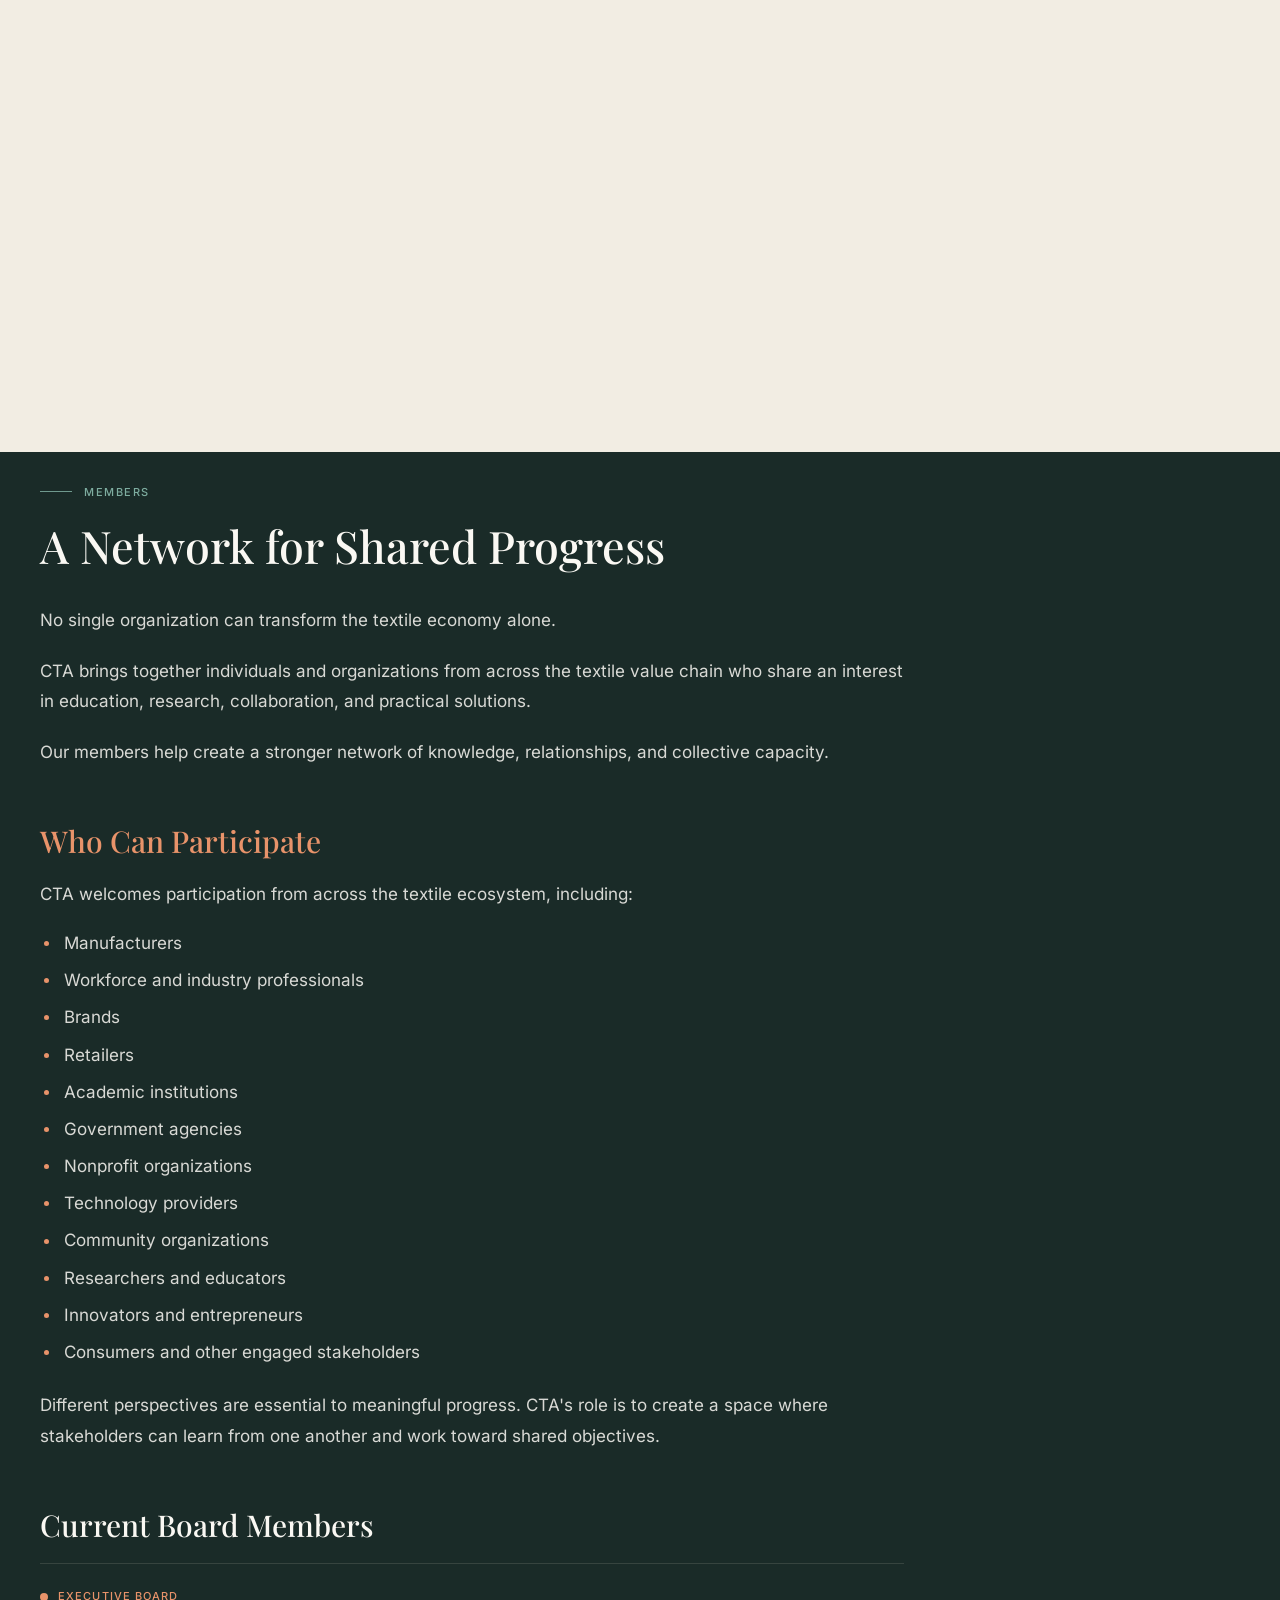
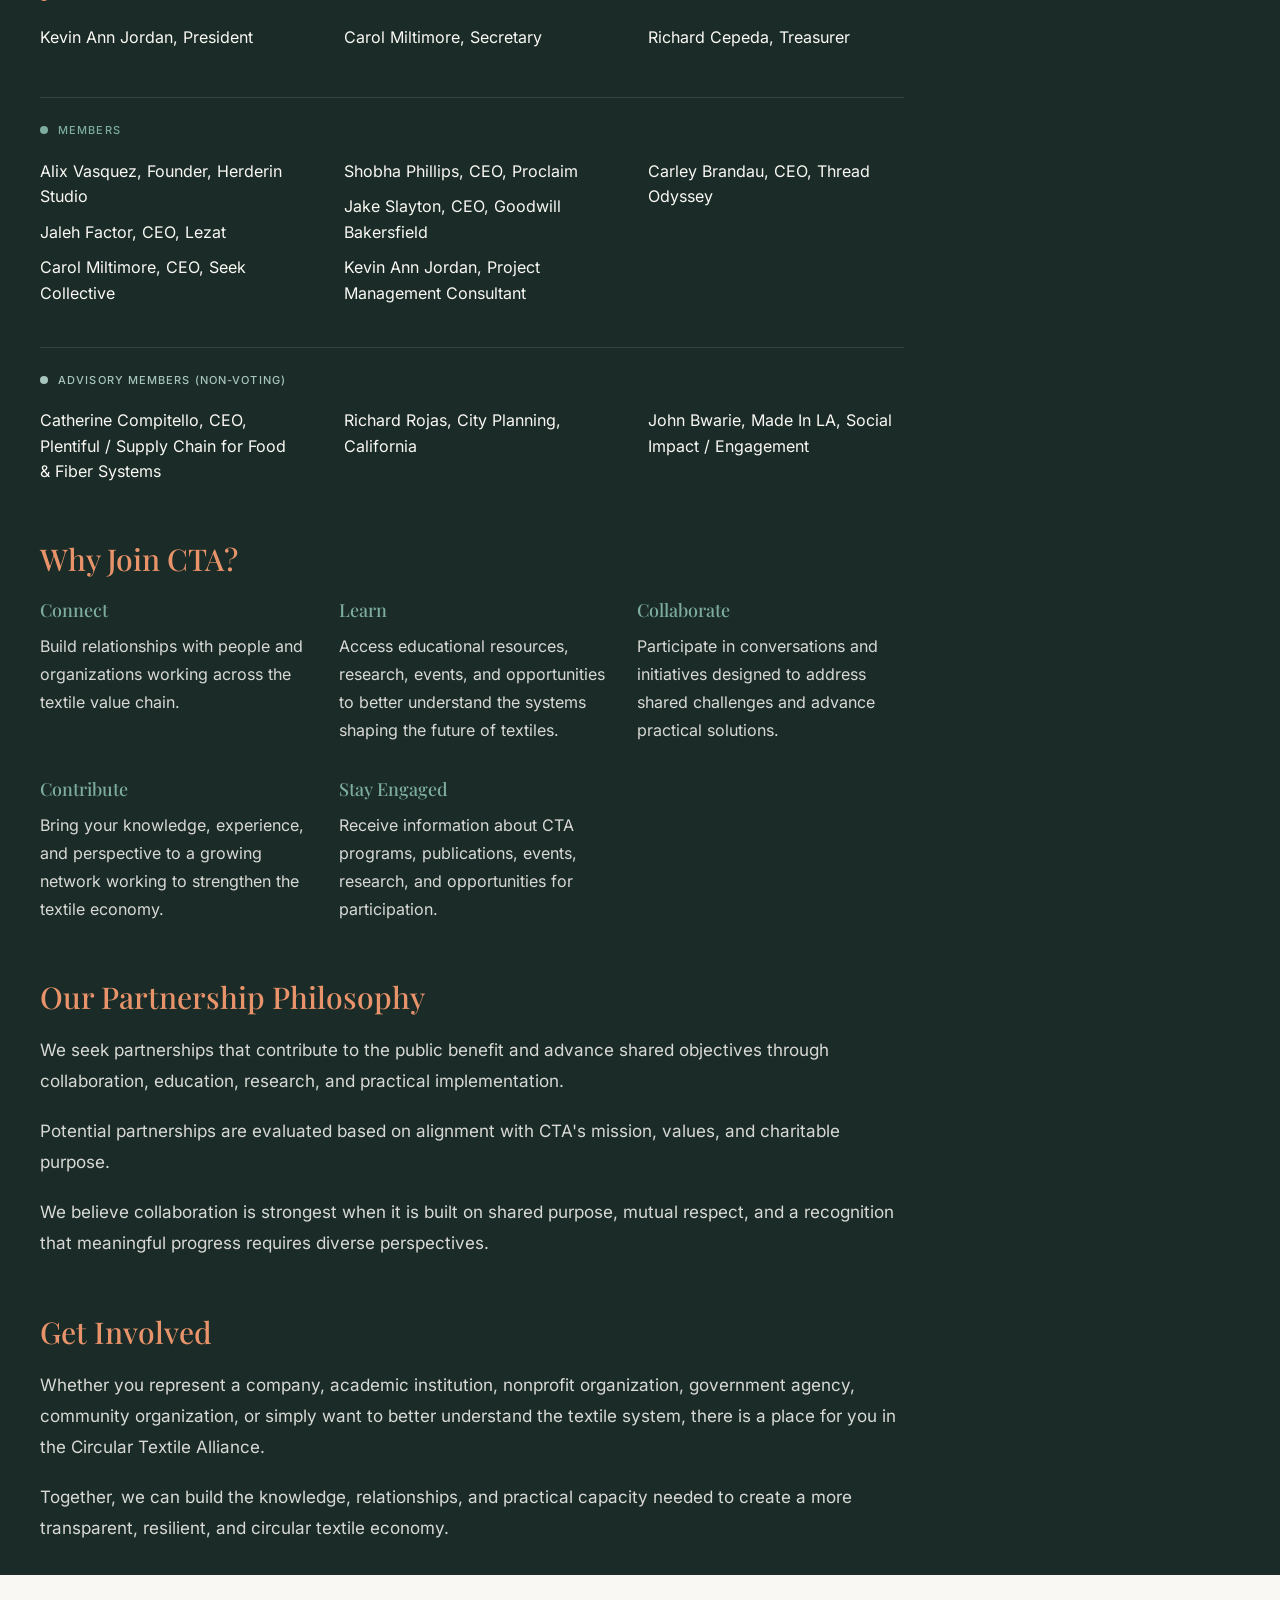
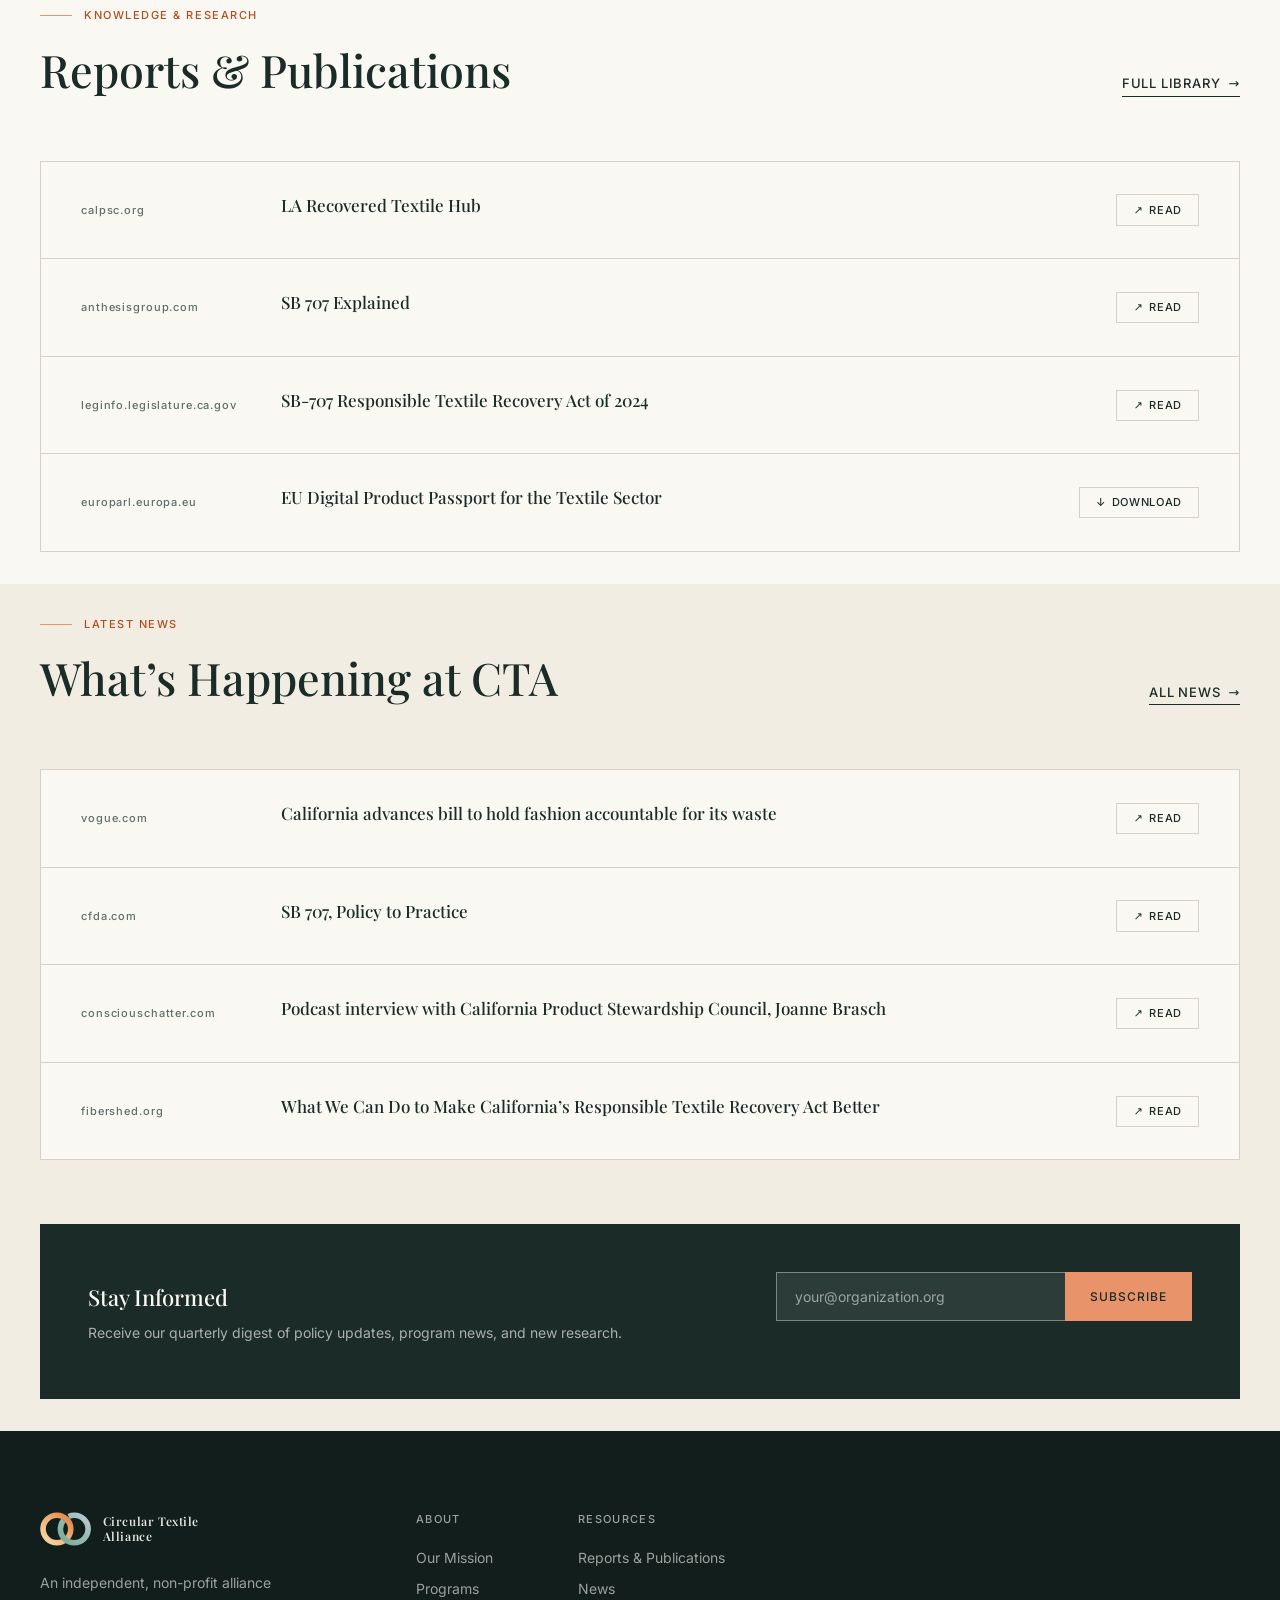
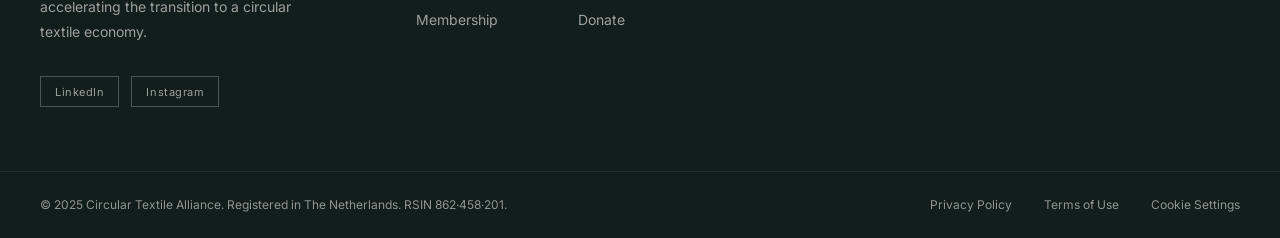
==== commit 0fd4d1de: "Contribute: add the invitation copy before the Donate button (0.15.6) Co-Authored-By: Claude Opus 5." ====
--- a/index.html
+++ b/index.html
@@ -342,8 +342,12 @@
 
     <div class="about__block" id="contribute">
       <h3 class="about__subhead about__subhead--peach">Contribute To Our Mission &amp; Work</h3>
-      <!-- Copy pending. The Givebutter destination is not wired up either, so the
-           control renders inert like the other placeholders: swap this <button>
+      <p class="about__body">
+        This is a community led effort and every bit helps our drive to help
+        lead the way in textile circularity become a reality. Join in!
+      </p>
+      <!-- The Givebutter destination is not wired up yet, so the control
+           renders inert like the other placeholders: swap this <button>
            for <a class="btn btn--primary" href="https://givebutter.com/…"> and
            drop the aria-describedby once the campaign page exists. -->
       <button class="btn btn--primary ph" type="button" disabled
@@ -893,7 +897,8 @@
          assets/js/site.js relays the same fields to Mailchimp's JSONP endpoint
          through the sandboxed newsletter-frame.html and reports the result in
          the status line. Changing the audience means changing both form
-         actions, the trap's name, and the host in both pages' CSPs. -->
+         actions, the trap's name, form-action in this page's CSP, and the host
+         in assets/js/newsletter-frame.js. -->
     <div class="newsletter on-dark">
       <div>
         <h3 class="newsletter__title">Stay Informed</h3>
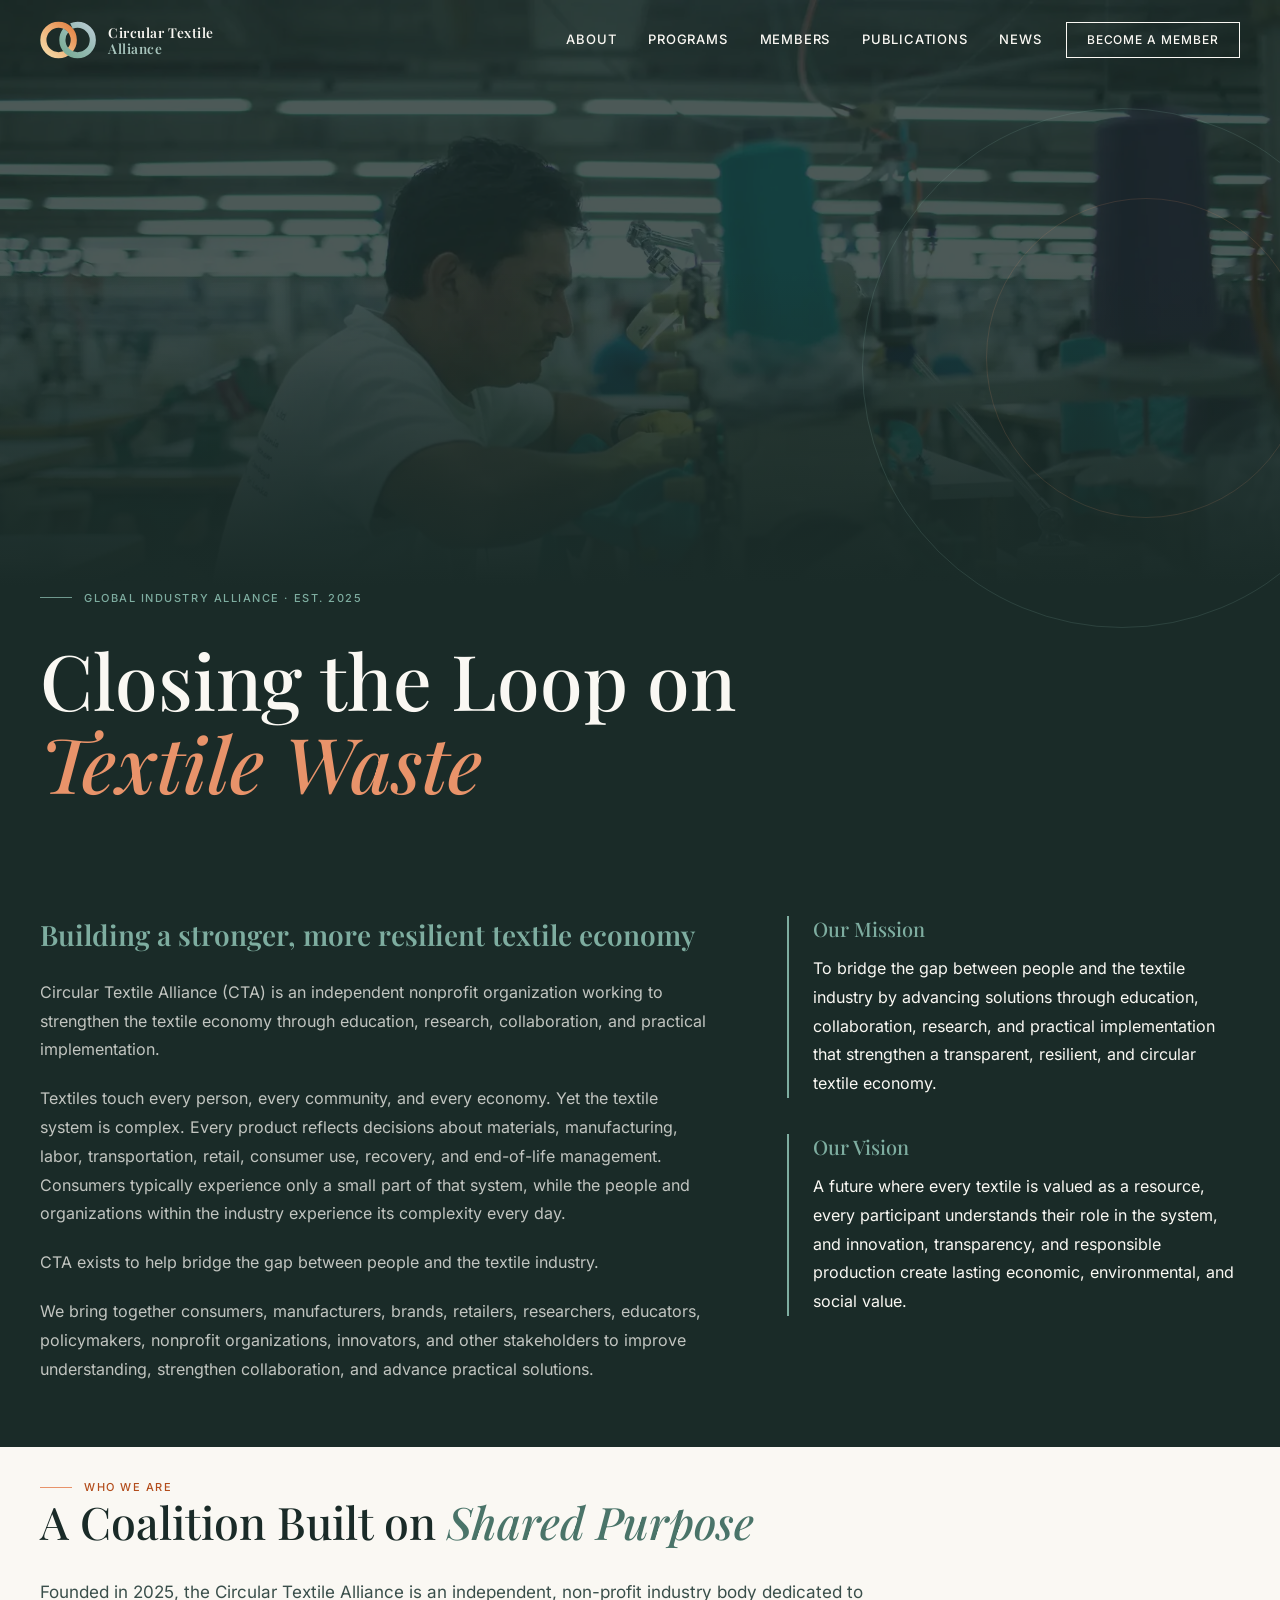
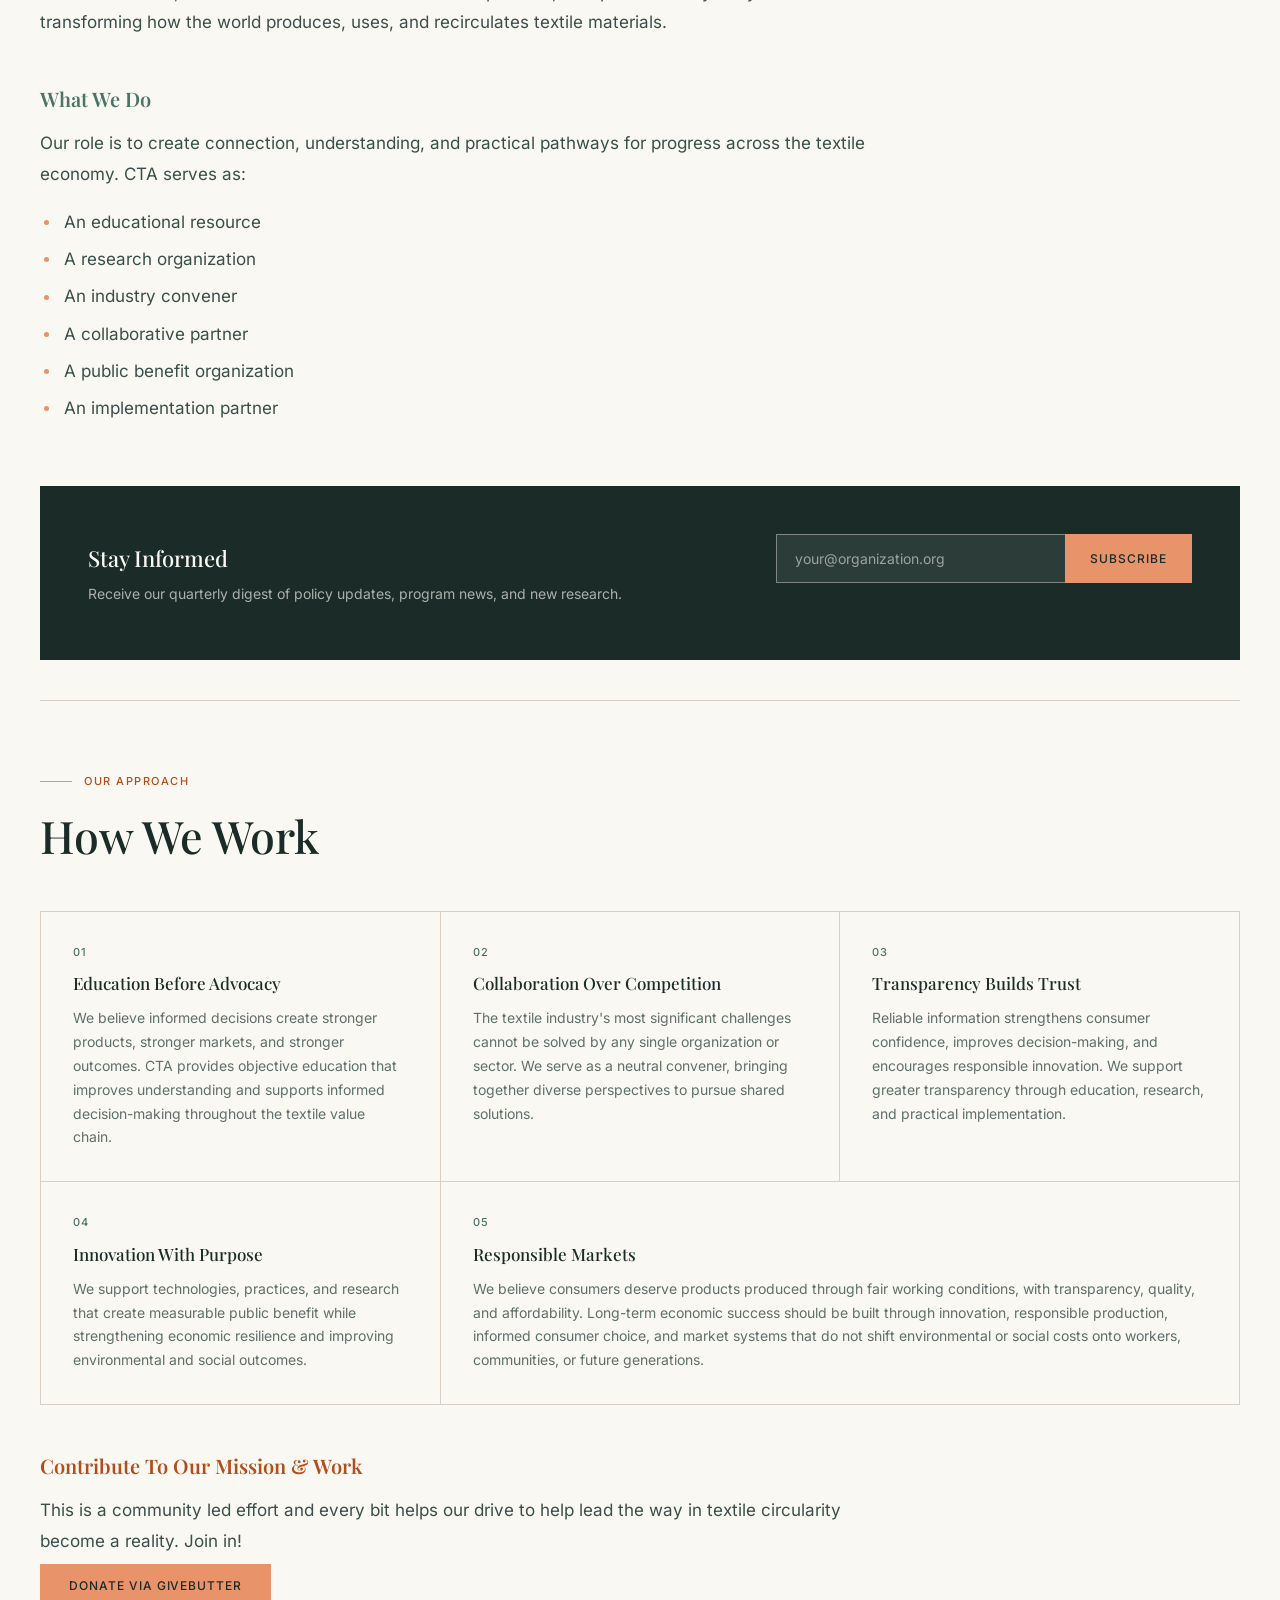
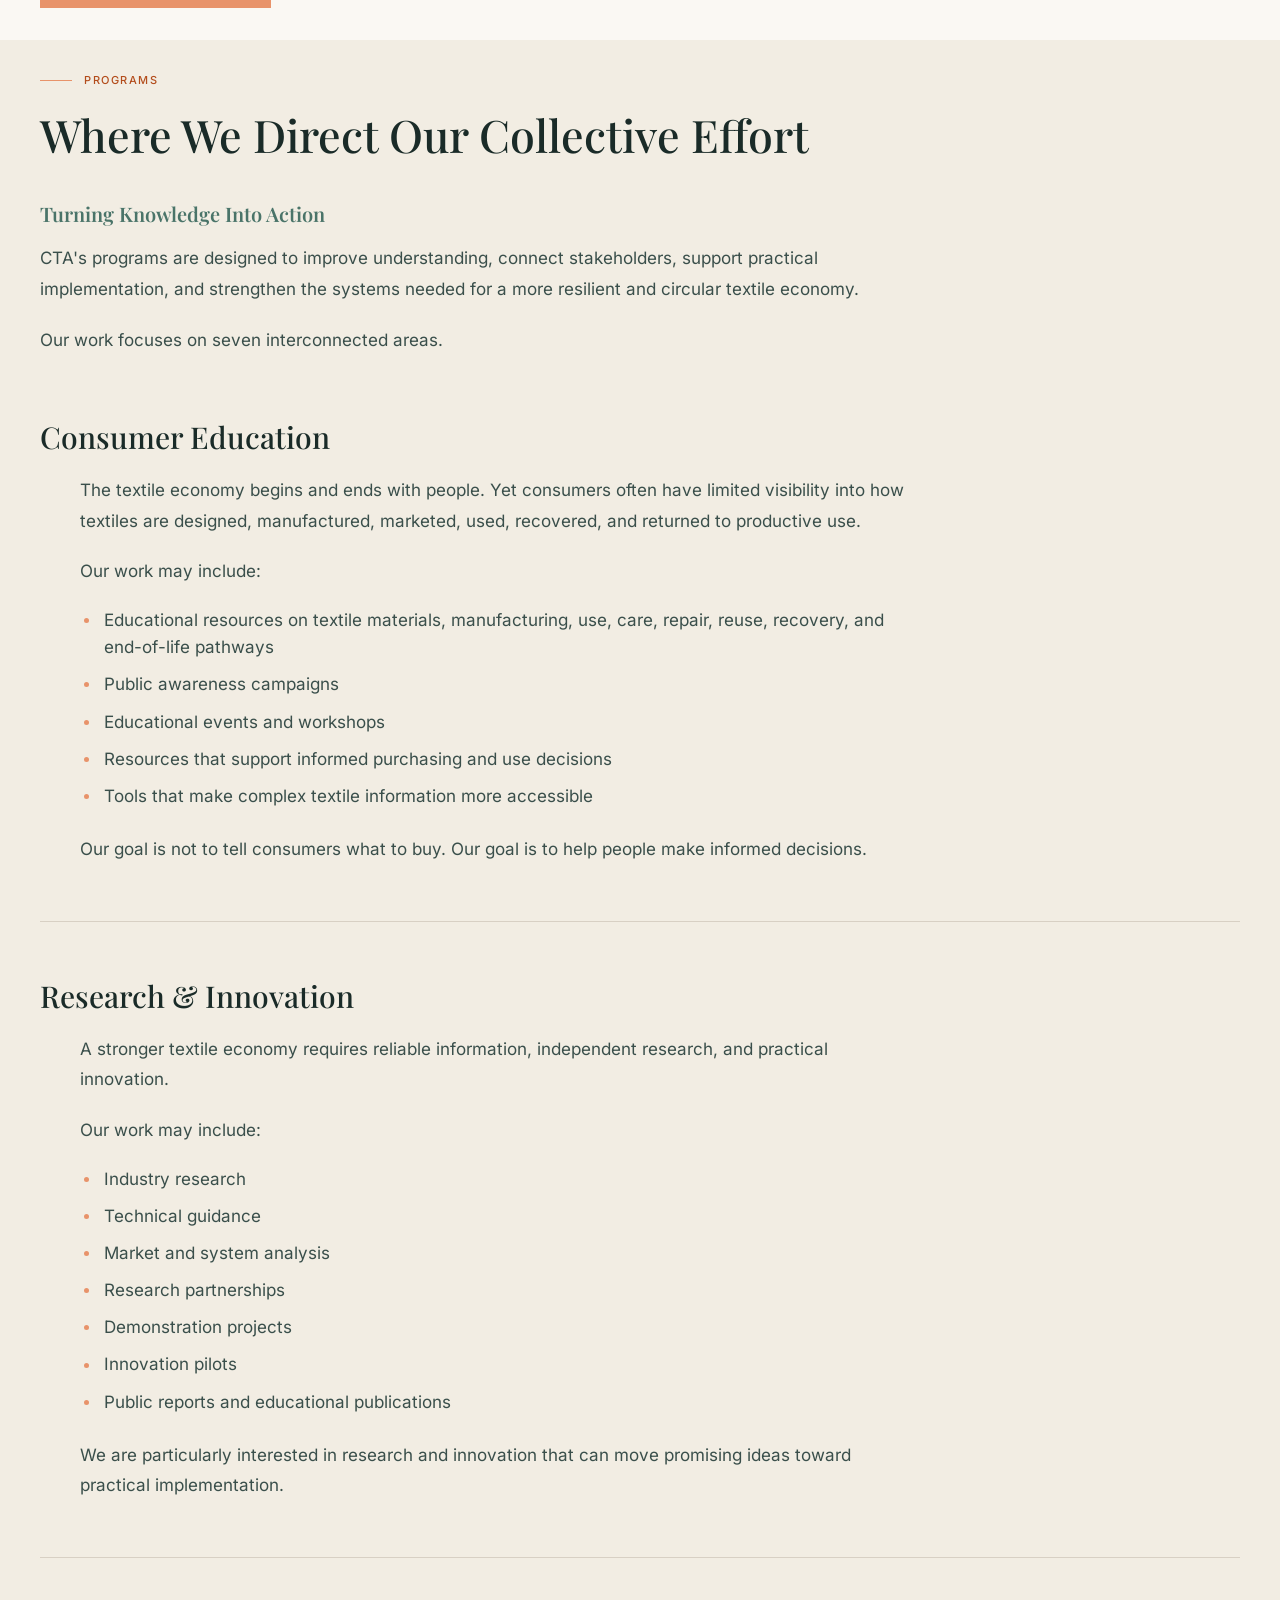
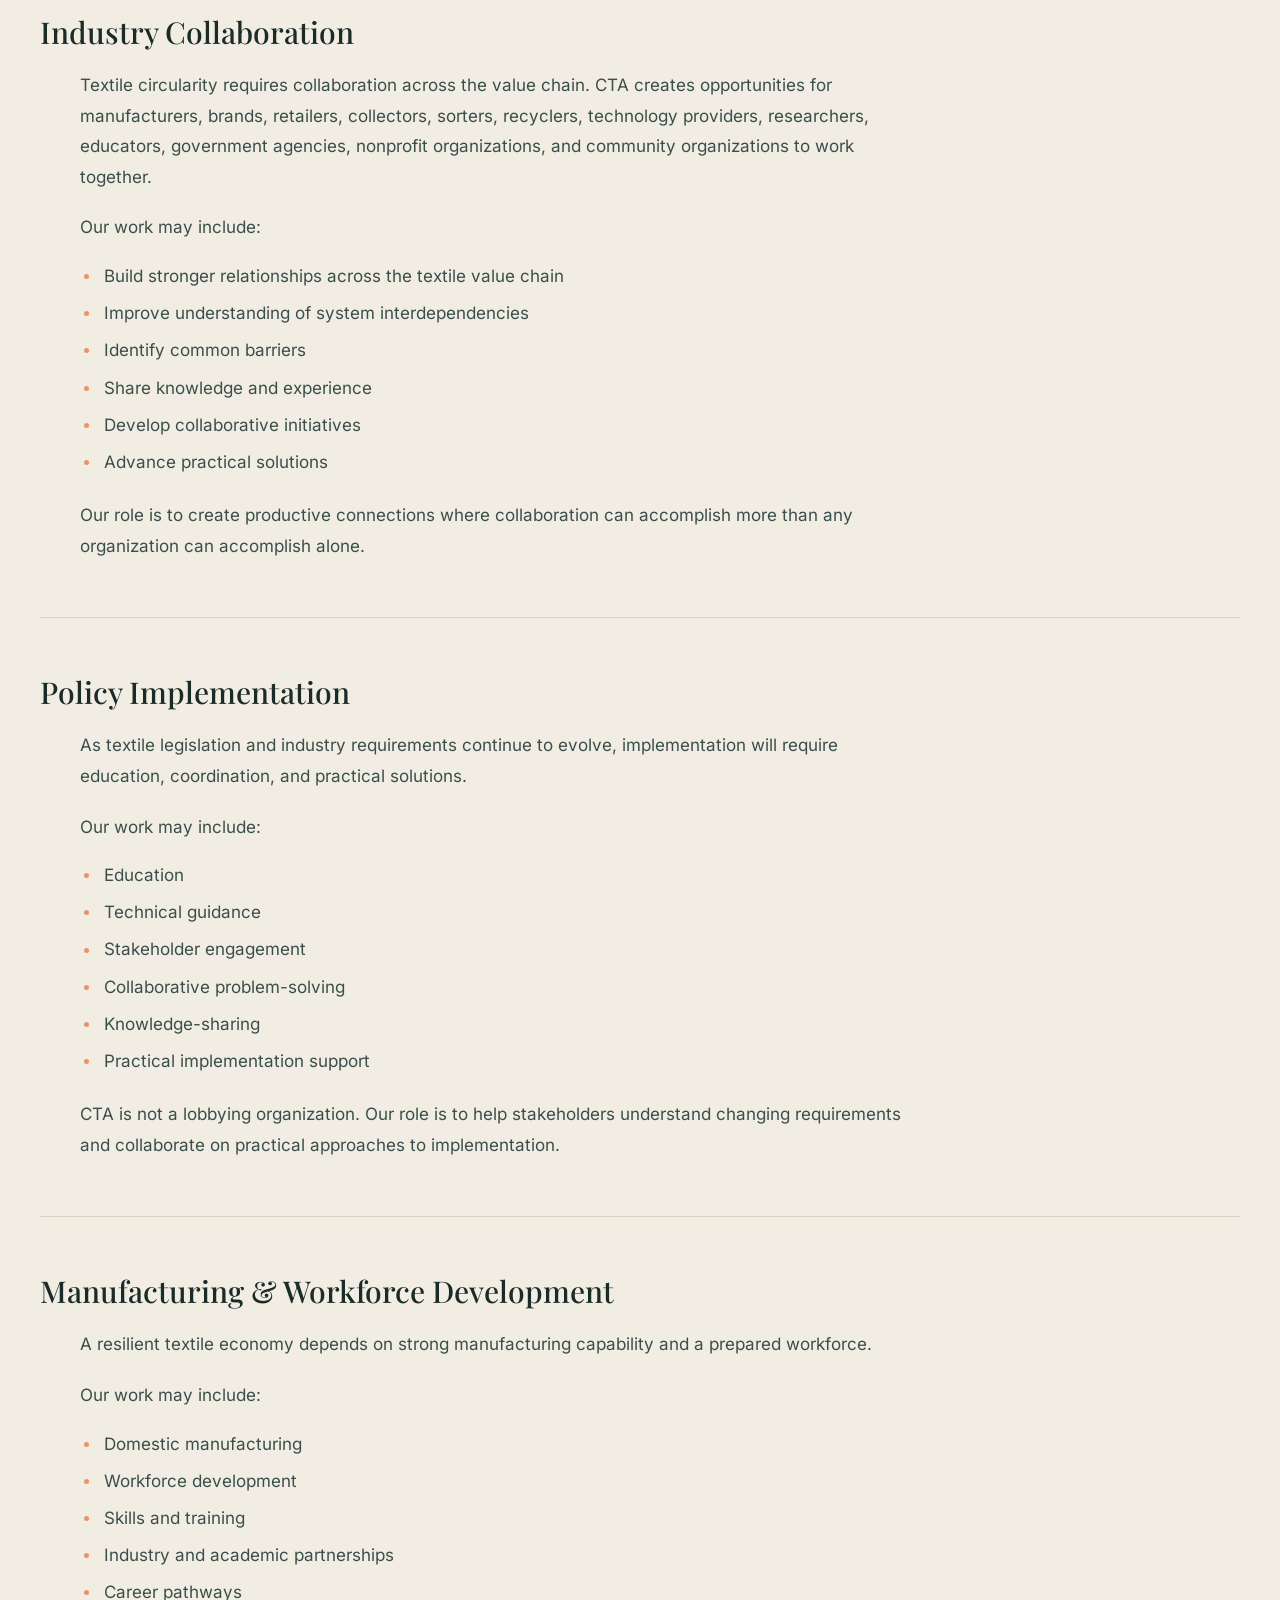
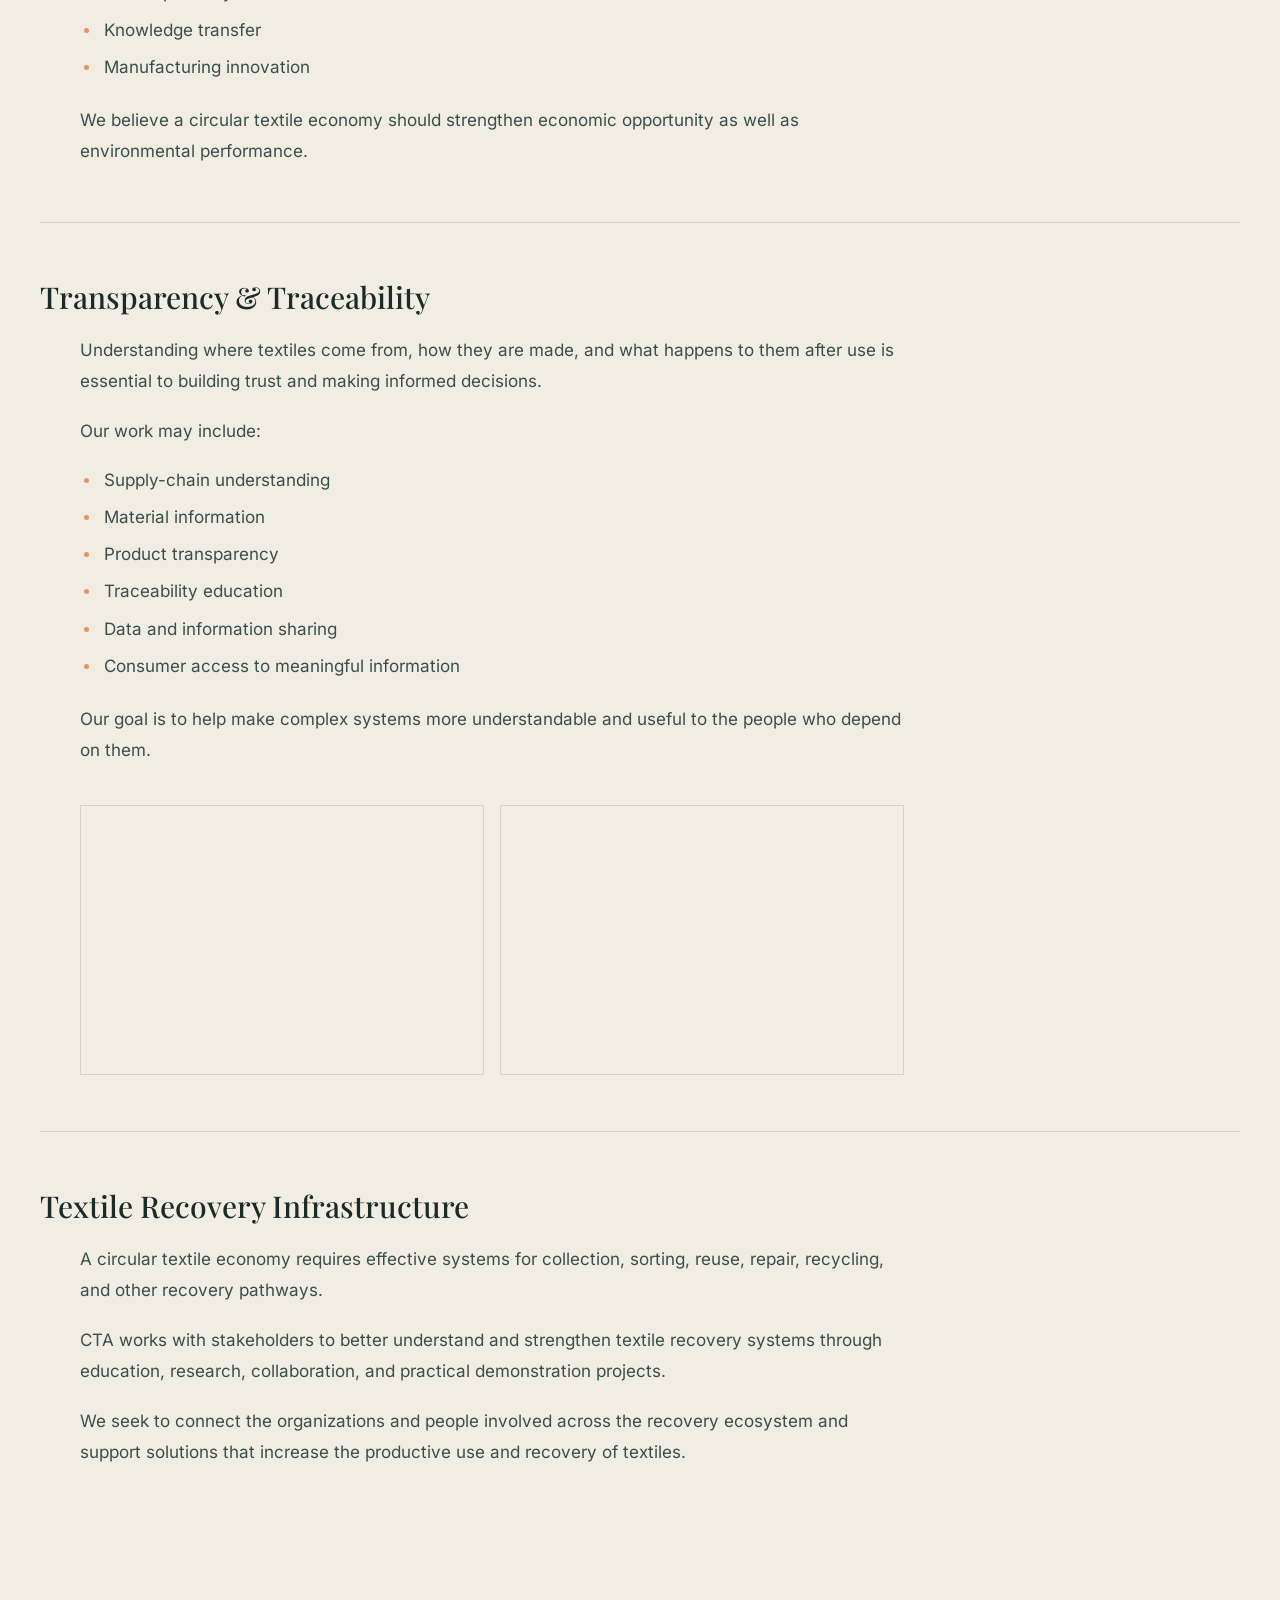
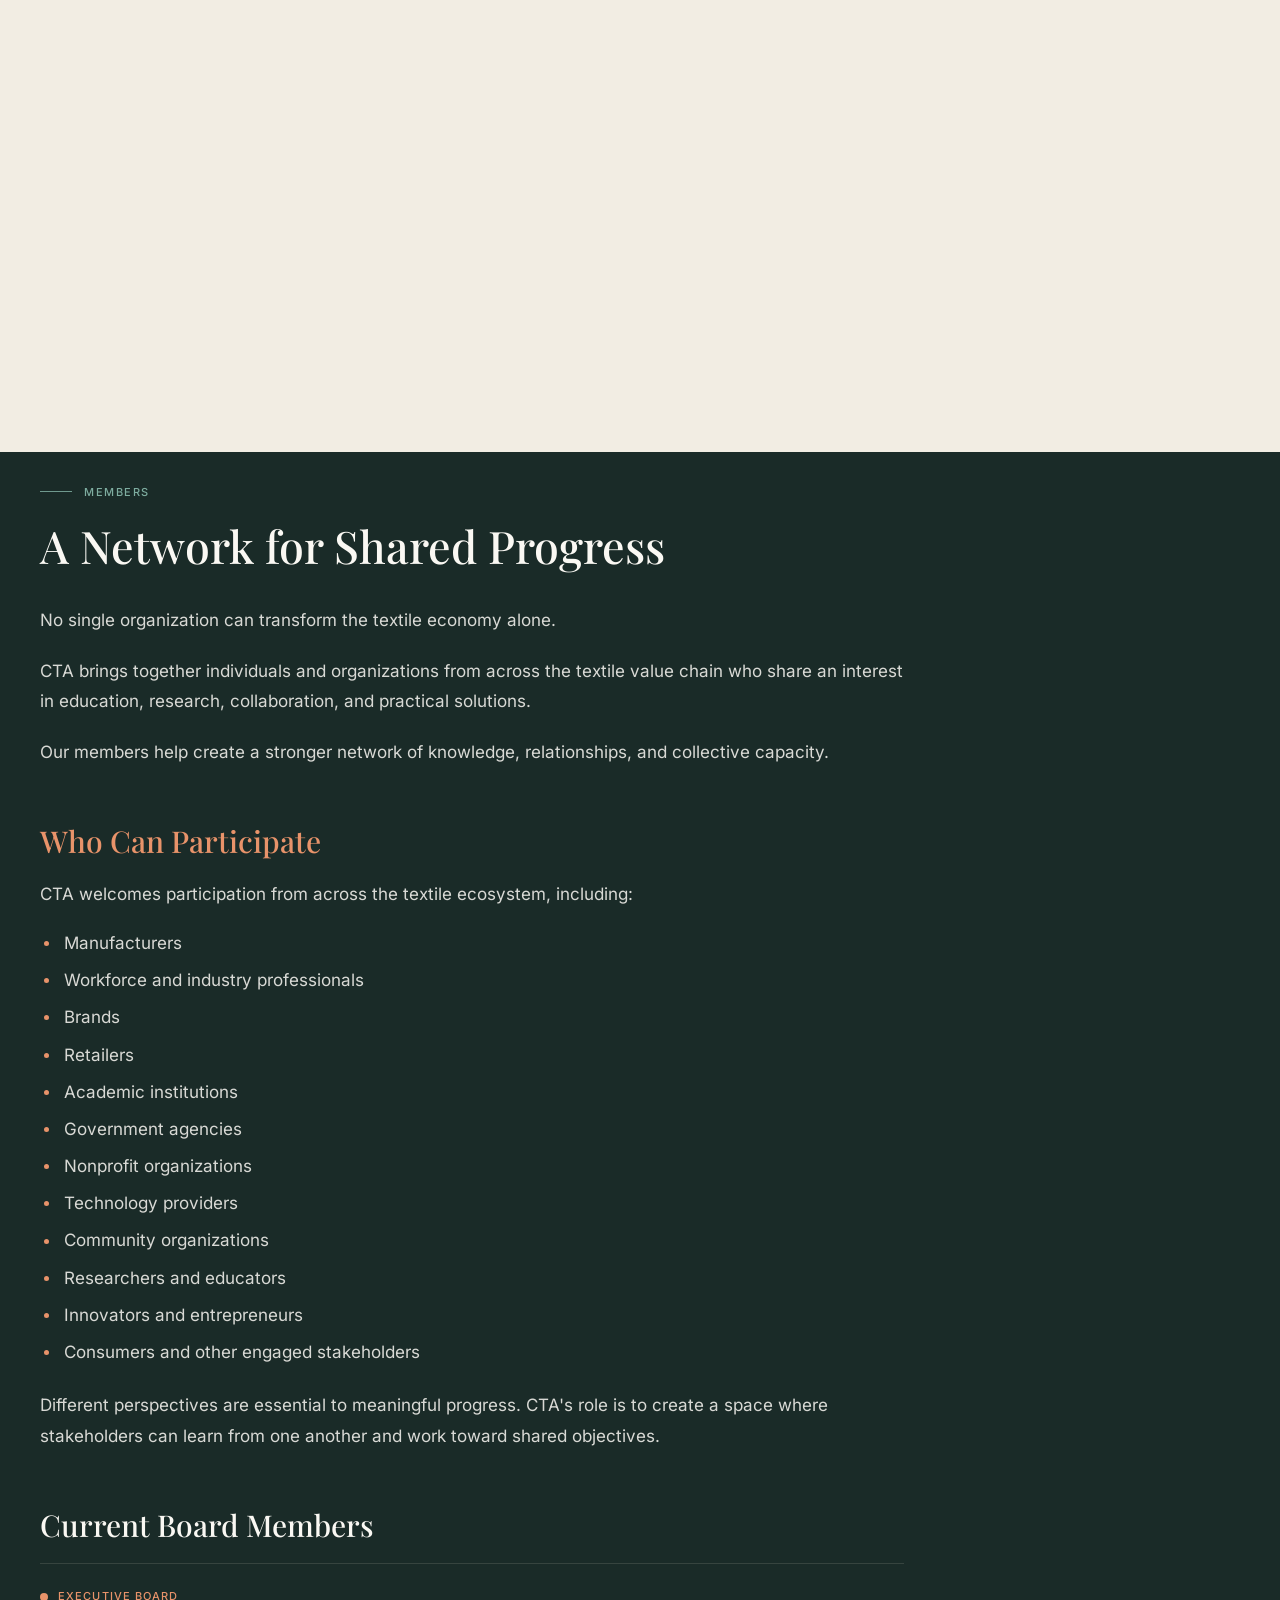
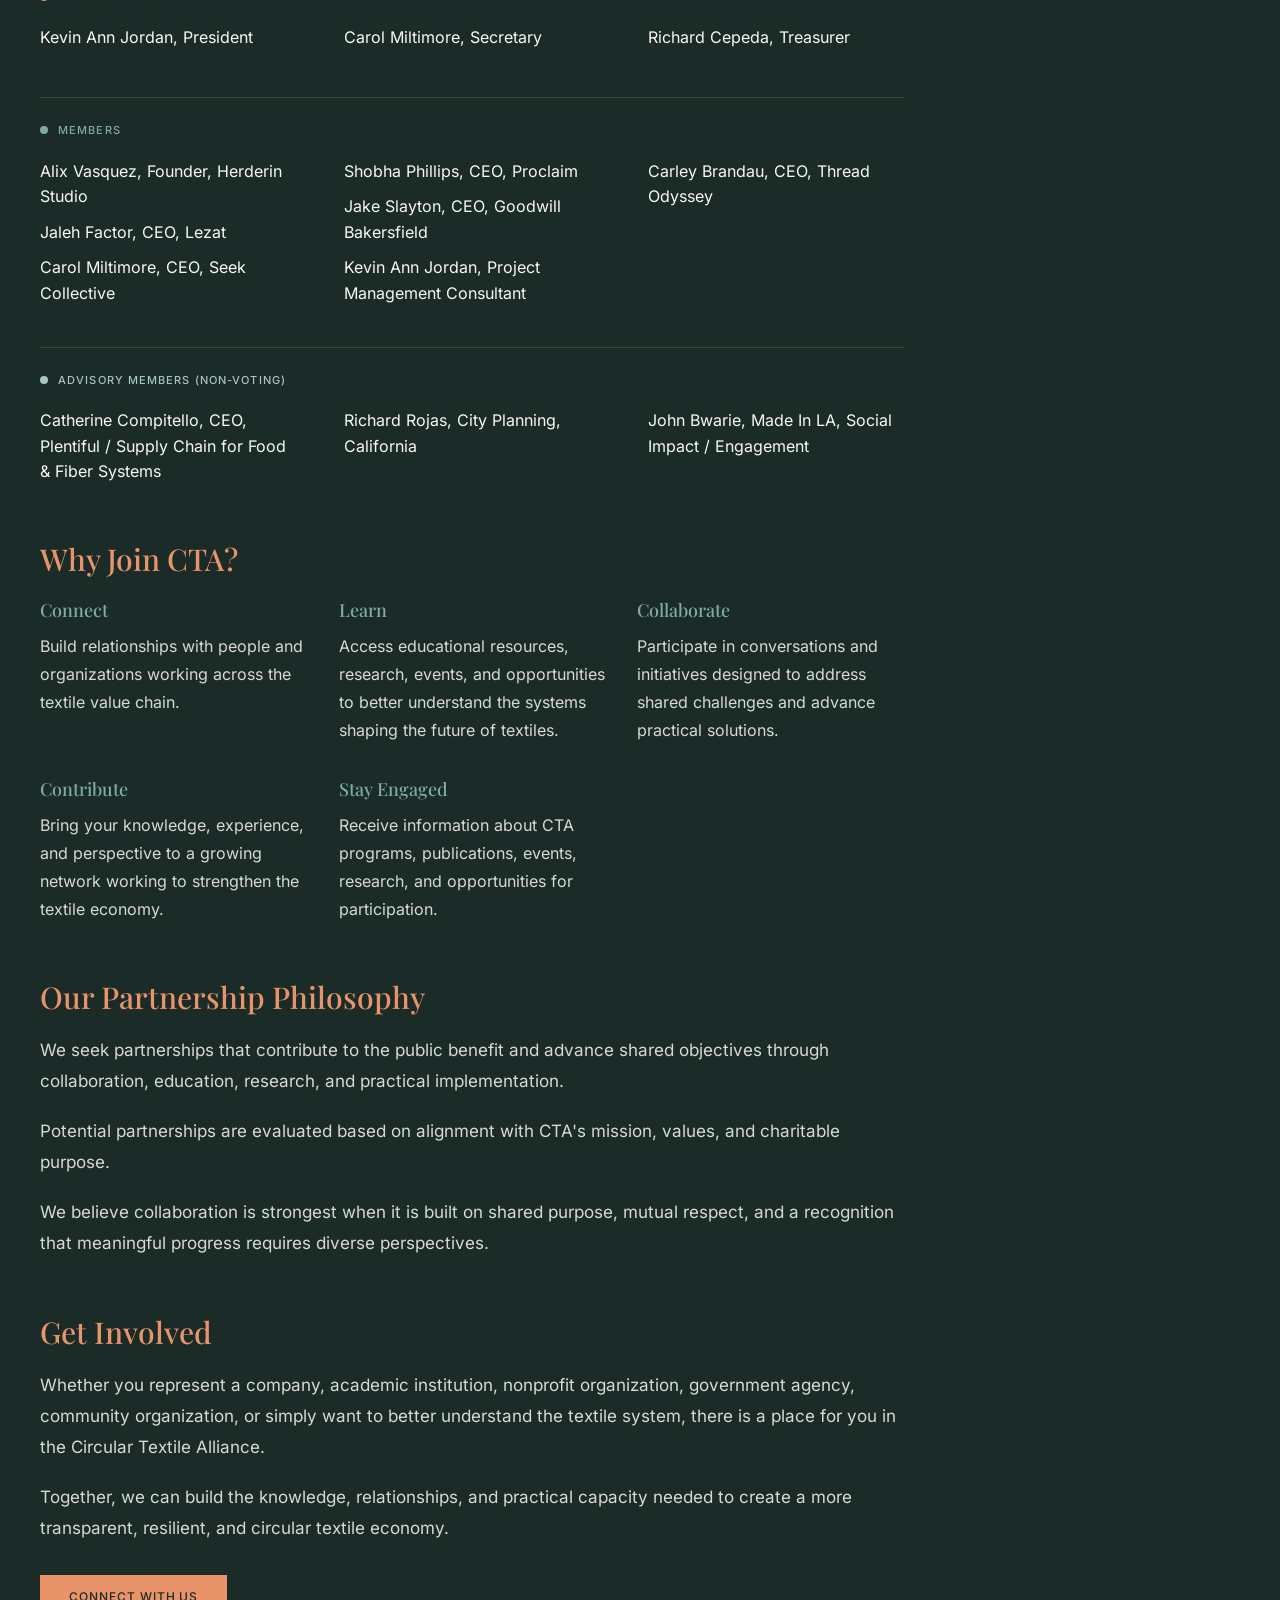
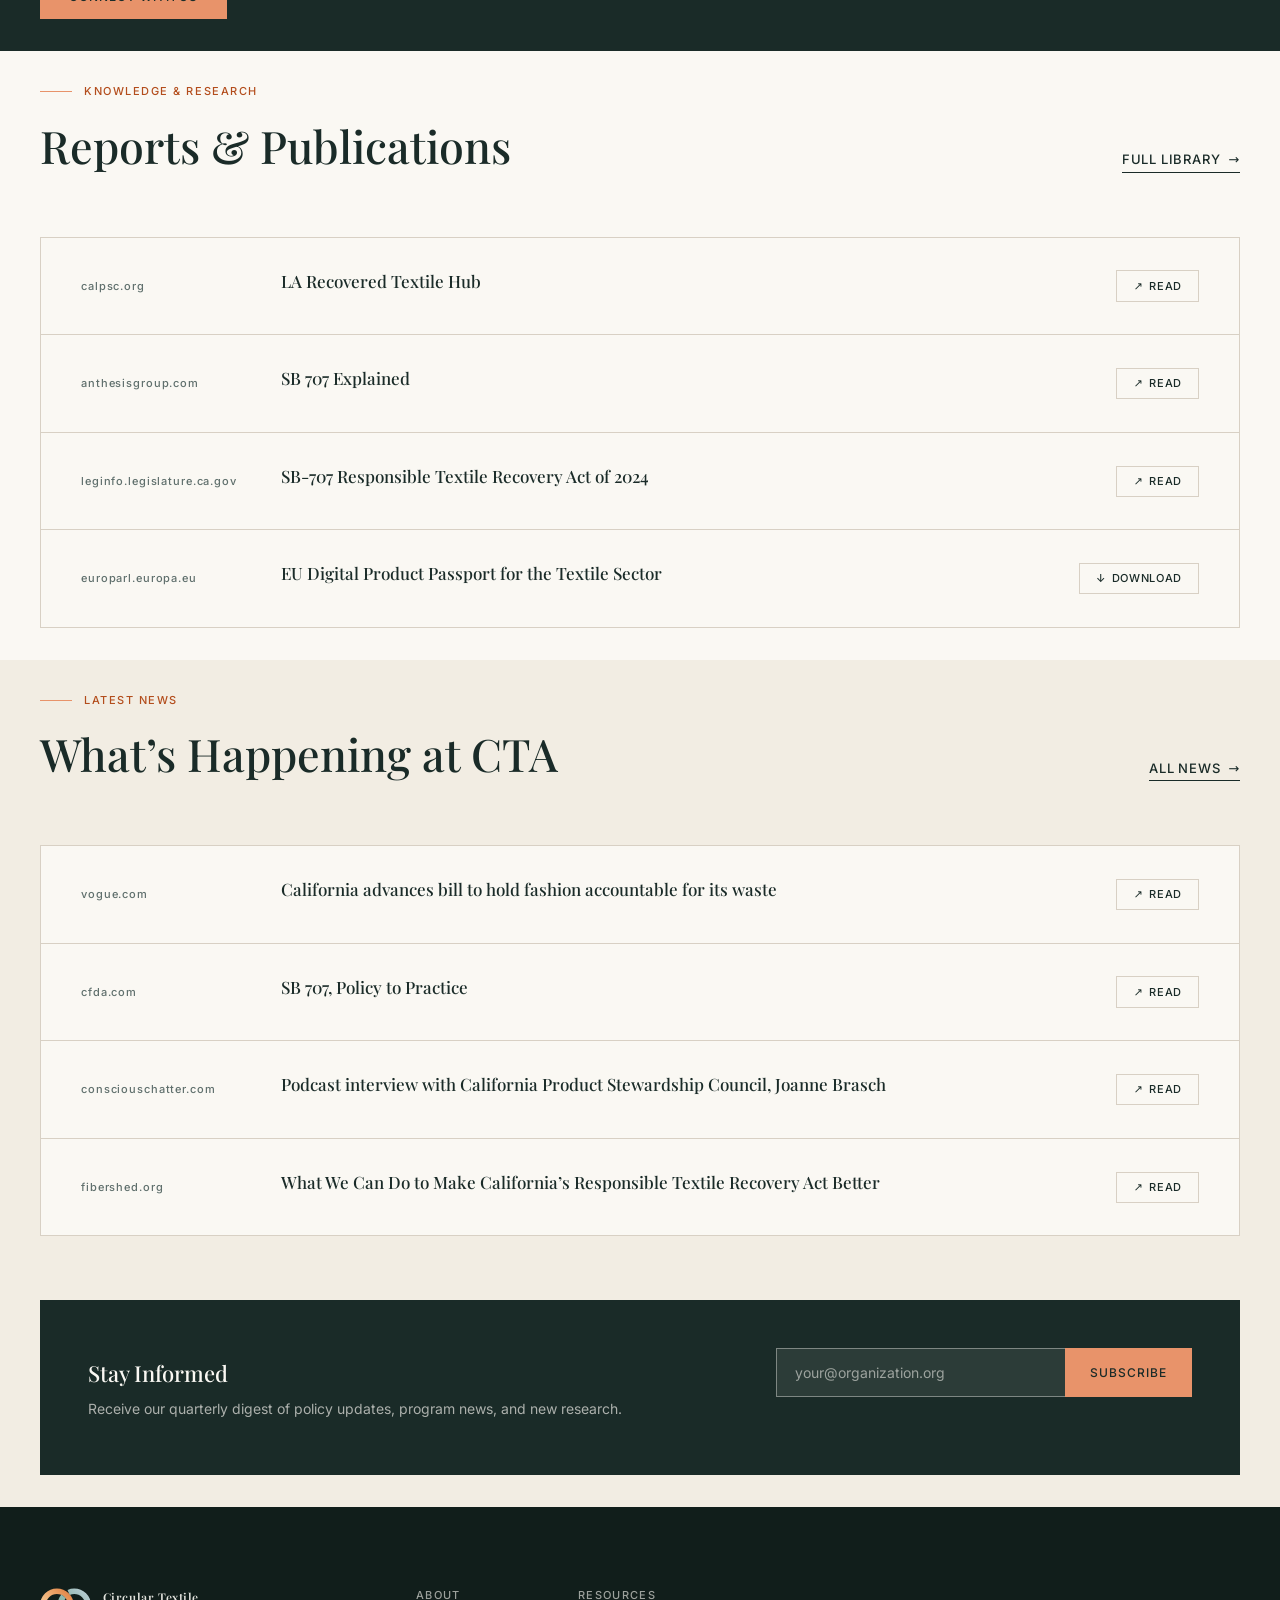
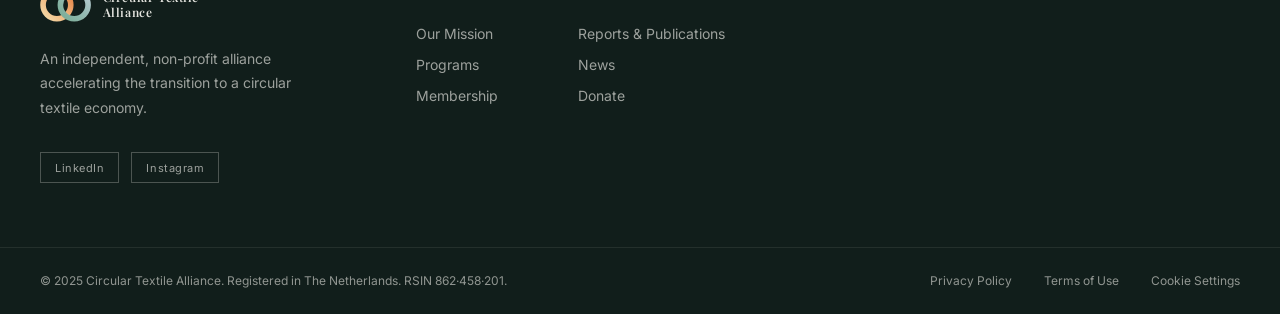
==== commit dd0145b4: "Get Involved: add a "Connect with Us" membership email button (0.15.8) Co-Authored-By: Claude Opus 5" ====
--- a/index.html
+++ b/index.html
@@ -346,14 +346,11 @@
         This is a community led effort and every bit helps our drive to help
         lead the way in textile circularity become a reality. Join in!
       </p>
-      <!-- The Givebutter destination is not wired up yet, so the control
-           renders inert like the other placeholders: swap this <button>
-           for <a class="btn btn--primary" href="https://givebutter.com/…"> and
-           drop the aria-describedby once the campaign page exists. -->
-      <button class="btn btn--primary ph" type="button" disabled
-              aria-describedby="ph-note" title="Coming soon">
-        Donate via Givebutter
-      </button>
+      <!-- A plain link to the hosted campaign page, not Givebutter's widget
+           script: no third-party code on the site, and the hosted page keeps
+           Apple Pay, which Givebutter's embedded widgets cannot offer. -->
+      <a class="btn btn--primary" href="https://givebutter.com/CTA-campaign"
+         target="_blank" rel="noopener">Donate via Givebutter</a>
     </div>
   </div>
 </section>
@@ -737,6 +734,9 @@
         capacity needed to create a more transparent, resilient, and
         circular textile economy.
       </p>
+      <!-- Opens the visitor's mail app, addressed and with the subject set. -->
+      <a class="btn btn--primary mem__cta"
+         href="mailto:hello@circulartextile.org?subject=CTA%20Membership">Connect with Us</a>
     </div>
   </div>
 </section>
--- a/assets/css/site.css
+++ b/assets/css/site.css
@@ -735,6 +735,7 @@
   color: rgb(250 248 243 / 0.85);
 }
 .mem__body + .mem__body { margin-top: 1.25rem; }
+.mem__cta { margin-top: 2rem; }
 .mem__body--after-list { margin-top: 1.5rem; }
 .mem__who { margin-top: 1.25rem; }
 
